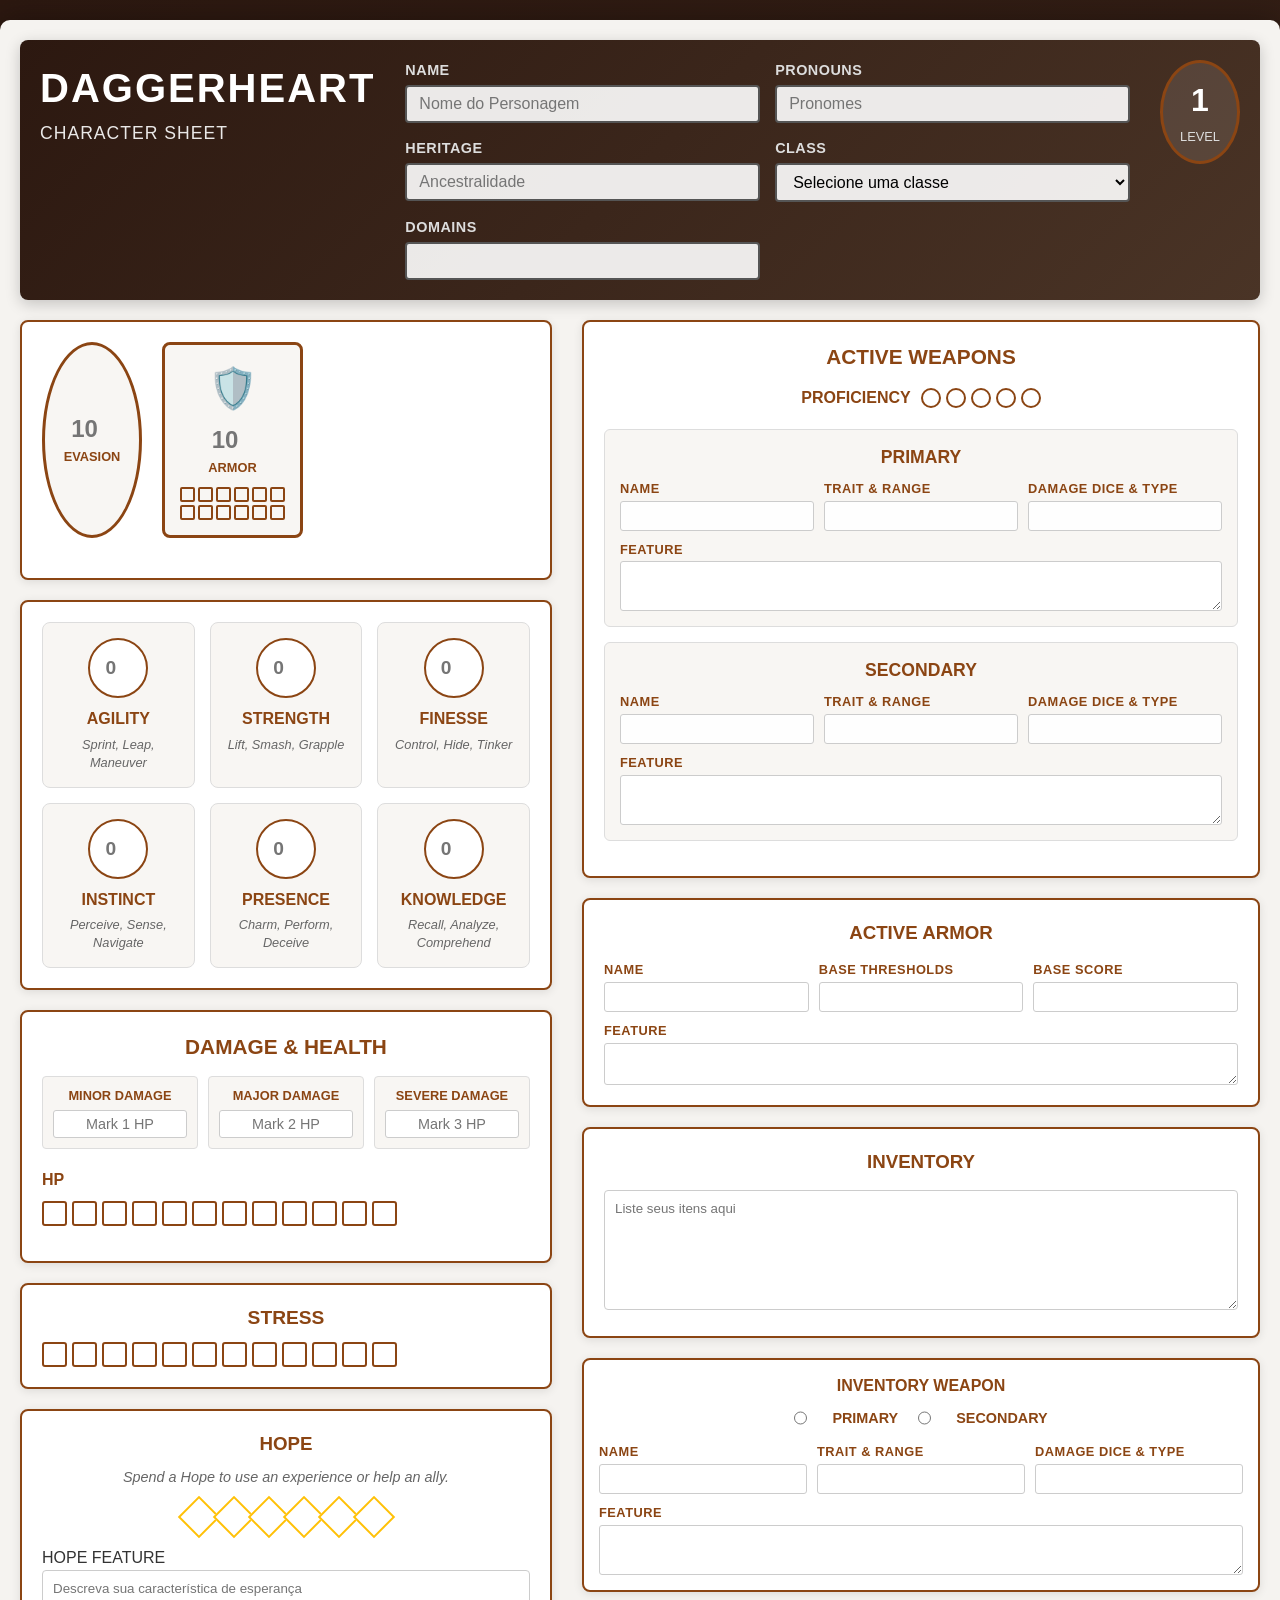
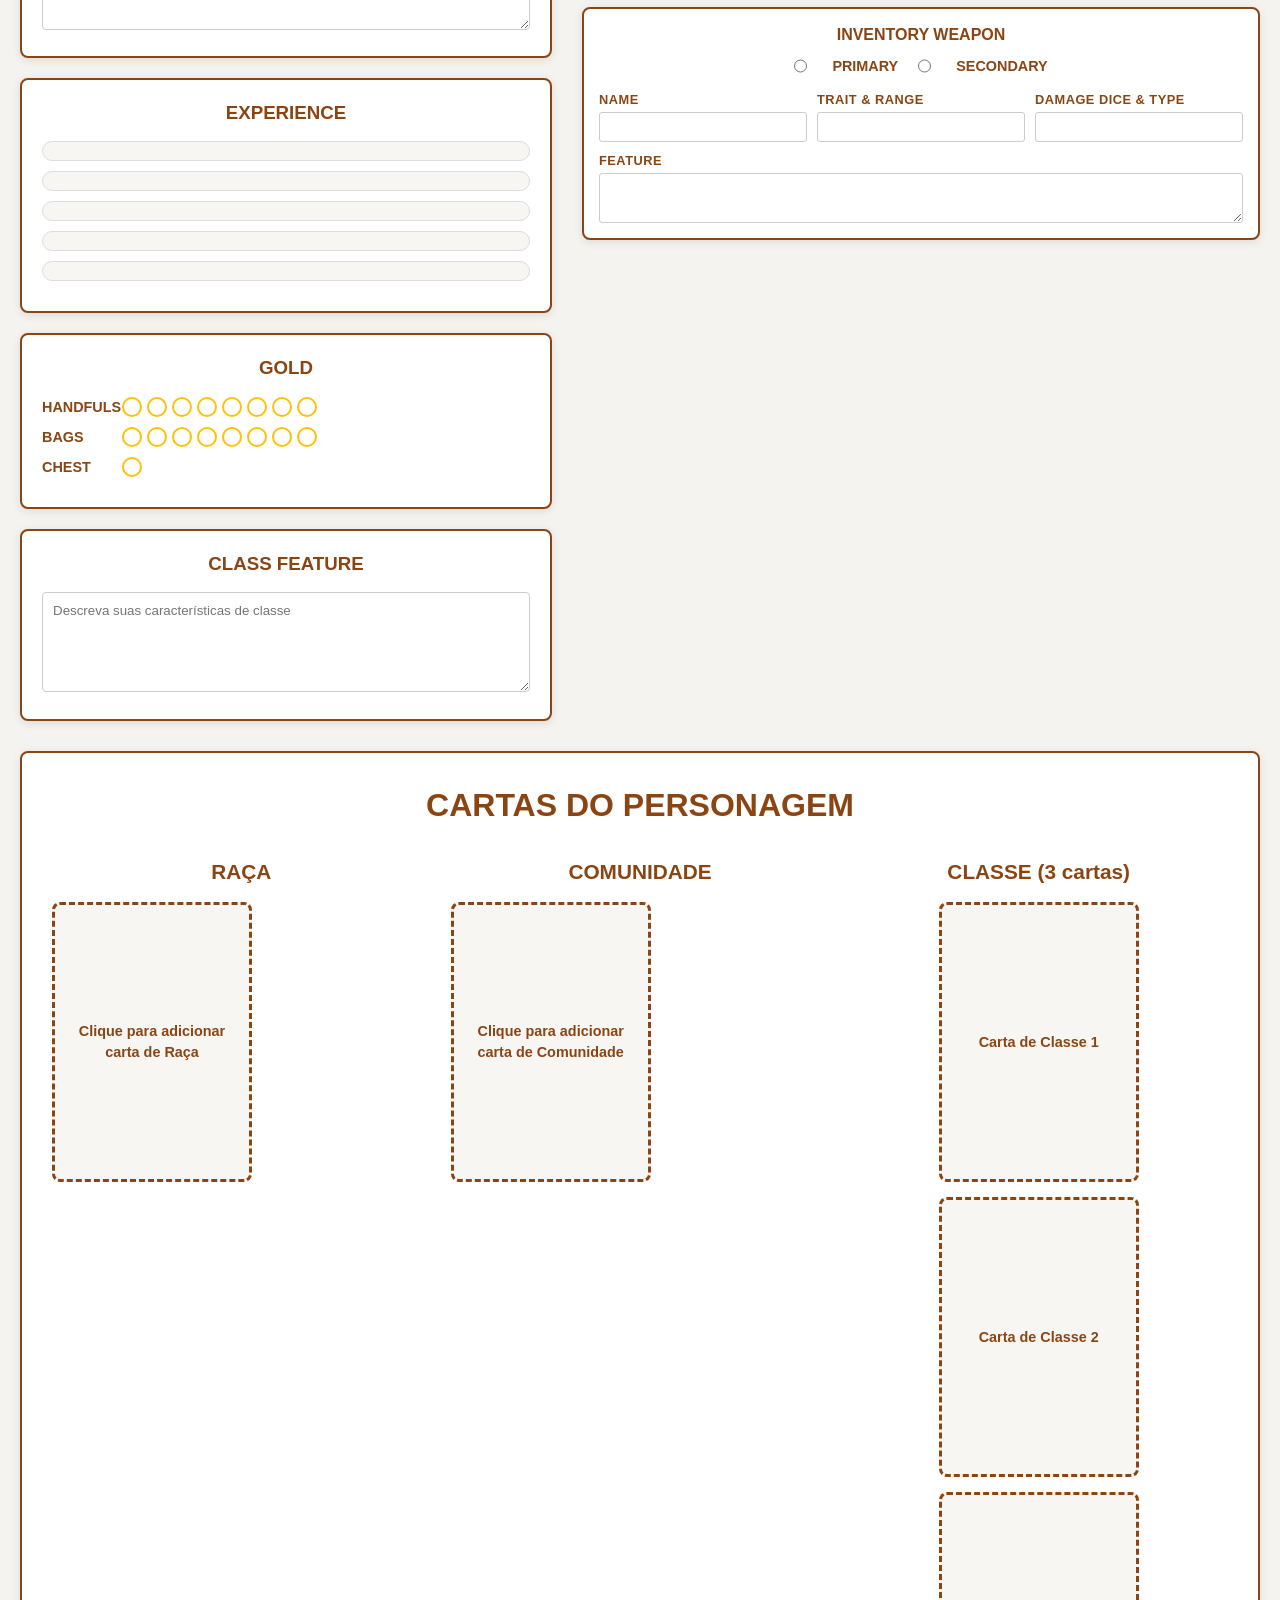
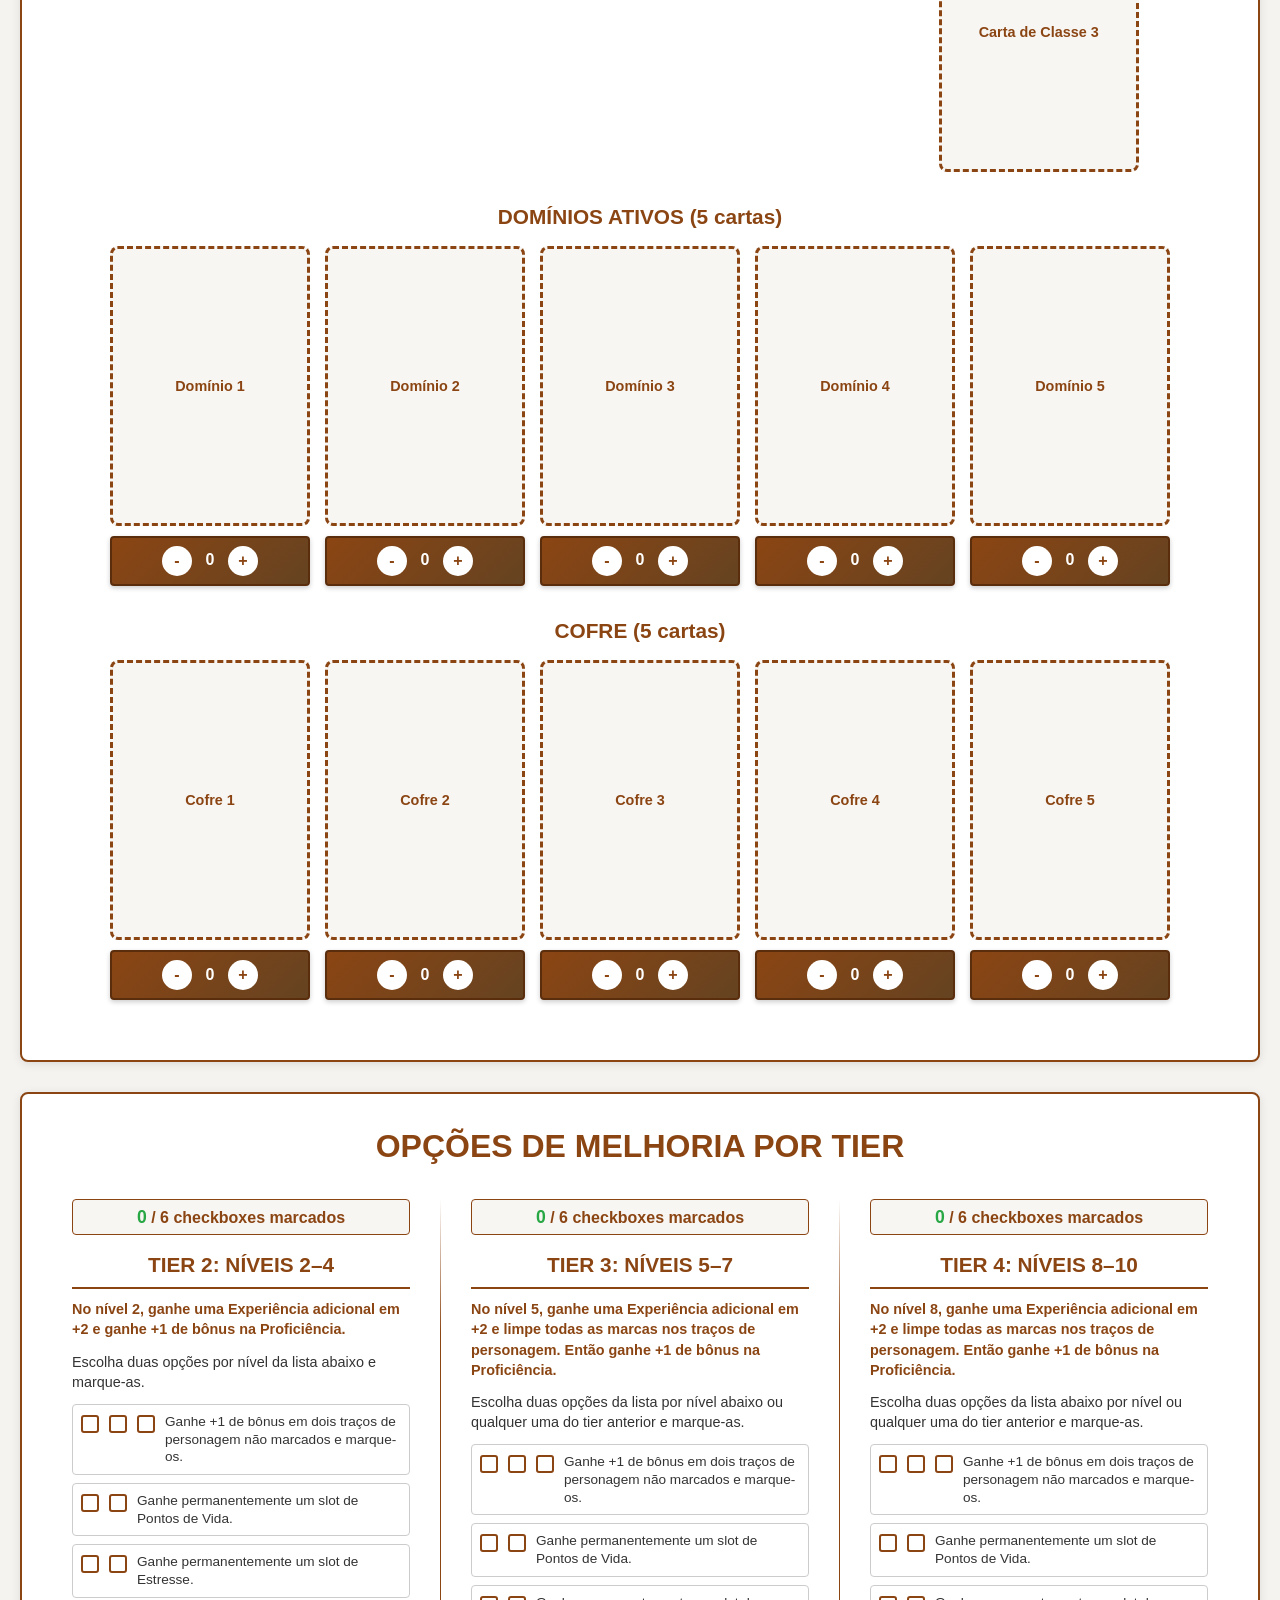
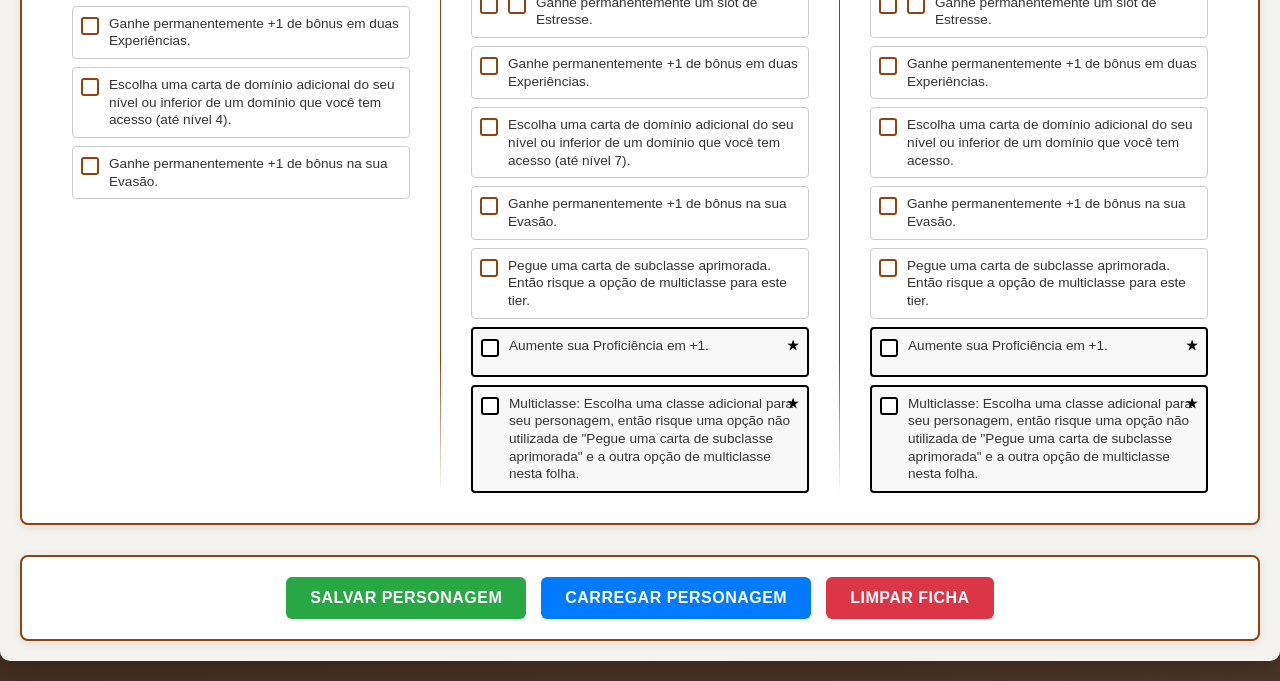
==== index.html @ fbe54e49 "Add files via upload" ====
<!DOCTYPE html>
<html lang="pt-BR">
<head>
    <meta charset="UTF-8">
    <meta name="viewport" content="width=device-width, initial-scale=1.0">
    <title>Ficha de Personagem - Daggerheart</title>
    <link rel="stylesheet" href="styles.css">
</head>
<body>
    <div class="container">
        <!-- Header -->
        <header class="character-header">
            <div class="logo">
                <h1>DAGGERHEART</h1>
                <p>CHARACTER SHEET</p>
            </div>
            <div class="basic-info">
                <div class="input-group">
                    <label for="character-name">NAME</label>
                    <input type="text" id="character-name" placeholder="Nome do Personagem">
                </div>
                <div class="input-group">
                    <label for="pronouns">PRONOUNS</label>
                    <input type="text" id="pronouns" placeholder="Pronomes">
                </div>
                <div class="input-group">
                    <label for="heritage">HERITAGE</label>
                    <input type="text" id="heritage" placeholder="Ancestralidade">
                </div>
                <div class="input-group">
                    <label for="class-select">CLASS</label>
                    <select id="class-select">
                        <option value="">Selecione uma classe</option>
                        <option value="Bard">Bard</option>
                        <option value="Druid">Druid</option>
                        <option value="Guardian">Guardian</option>
                        <option value="Ranger">Ranger</option>
                        <option value="Rogue">Rogue</option>
                        <option value="Seraph">Seraph</option>
                        <option value="Sorcerer">Sorcerer</option>
                        <option value="Warrior">Warrior</option>
                        <option value="Wizard">Wizard</option>
                    </select>
                </div>
                <div class="input-group">
                    <label>DOMAINS</label>
                    <div id="available-domains" class="domains-display"></div>
                </div>
            </div>
            <div class="level-section">
                <div class="level-display">
                    <span class="level-number" id="level-display">1</span>
                    <label>LEVEL</label>
                </div>
            </div>
        </header>

        <!-- Main Content -->
        <div class="main-content">
            <!-- Left Column -->
            <div class="left-column">
                <!-- Defense Section -->
                <div class="defense-section">
                    <div class="evasion-armor">
                        <div class="stat-circle">
                            <input type="number" id="evasion" placeholder="10">
                            <label>EVASION</label>
                        </div>
                        <div class="armor-display">
                            <div class="shield-icon">🛡️</div>
                            <input type="number" id="armor" placeholder="10">
                            <label>ARMOR</label>
                            <div class="armor-boxes" id="armor-boxes"></div>
                        </div>
                    </div>
                    <div class="hit-points">
                        <div class="hp-circles">
                            <div class="hp-row" id="hp-major"></div>
                            <div class="hp-row" id="hp-minor"></div>
                            <div class="hp-row" id="hp-severe"></div>
                        </div>
                    </div>
                </div>

                <!-- Attributes -->
                <div class="attributes-section">
                    <div class="attribute">
                        <div class="attribute-circle">
                            <input type="number" id="agility" placeholder="0">
                        </div>
                        <label>AGILITY</label>
                        <p>Sprint, Leap, Maneuver</p>
                    </div>
                    <div class="attribute">
                        <div class="attribute-circle">
                            <input type="number" id="strength" placeholder="0">
                        </div>
                        <label>STRENGTH</label>
                        <p>Lift, Smash, Grapple</p>
                    </div>
                    <div class="attribute">
                        <div class="attribute-circle">
                            <input type="number" id="finesse" placeholder="0">
                        </div>
                        <label>FINESSE</label>
                        <p>Control, Hide, Tinker</p>
                    </div>
                    <div class="attribute">
                        <div class="attribute-circle">
                            <input type="number" id="instinct" placeholder="0">
                        </div>
                        <label>INSTINCT</label>
                        <p>Perceive, Sense, Navigate</p>
                    </div>
                    <div class="attribute">
                        <div class="attribute-circle">
                            <input type="number" id="presence" placeholder="0">
                        </div>
                        <label>PRESENCE</label>
                        <p>Charm, Perform, Deceive</p>
                    </div>
                    <div class="attribute">
                        <div class="attribute-circle">
                            <input type="number" id="knowledge" placeholder="0">
                        </div>
                        <label>KNOWLEDGE</label>
                        <p>Recall, Analyze, Comprehend</p>
                    </div>
                </div>

                <!-- Damage & Health -->
                <div class="damage-health-section">
                    <h3>DAMAGE & HEALTH</h3>
                    <div class="damage-track">
                        <div class="damage-box">
                            <label>MINOR DAMAGE</label>
                            <input type="text" id="minor-damage" placeholder="Mark 1 HP">
                        </div>
                        <div class="damage-box">
                            <label>MAJOR DAMAGE</label>
                            <input type="text" id="major-damage" placeholder="Mark 2 HP">
                        </div>
                        <div class="damage-box">
                            <label>SEVERE DAMAGE</label>
                            <input type="text" id="severe-damage" placeholder="Mark 3 HP">
                        </div>
                    </div>
                    
                    <div class="hp-section">
                        <label>HP</label>
                        <div class="hp-boxes" id="hp-boxes"></div>
                    </div>
                </div>

                <!-- Stress -->
                <div class="stress-section">
                    <label>STRESS</label>
                    <div class="stress-boxes" id="stress-boxes"></div>
                </div>

                <!-- Hope -->
                <div class="hope-section">
                    <h3>HOPE</h3>
                    <p>Spend a Hope to use an experience or help an ally.</p>
                    <div class="hope-track" id="hope-track"></div>
                    <div class="hope-feature">
                        <label>HOPE FEATURE</label>
                        <textarea id="hope-feature" placeholder="Descreva sua característica de esperança"></textarea>
                    </div>
                </div>

                <!-- Experience -->
                <div class="experience-section">
                    <h3>EXPERIENCE</h3>
                    <div class="experience-bars" id="experience-bars"></div>
                </div>

                <!-- Gold -->
                <div class="gold-section">
                    <h3>GOLD</h3>
                    <div class="gold-track">
                        <div class="gold-row">
                            <label>HANDFULS</label>
                            <div class="gold-circles" id="gold-handfuls"></div>
                        </div>
                        <div class="gold-row">
                            <label>BAGS</label>
                            <div class="gold-circles" id="gold-bags"></div>
                        </div>
                        <div class="gold-row">
                            <label>CHEST</label>
                            <div class="gold-circles" id="gold-chest"></div>
                        </div>
                    </div>
                </div>

                <!-- Class Feature -->
                <div class="class-feature-section">
                    <h3>CLASS FEATURE</h3>
                    <textarea id="class-feature" placeholder="Descreva suas características de classe"></textarea>
                </div>
            </div>

            <!-- Right Column -->
            <div class="right-column">
                <!-- Active Weapons -->
                <div class="weapons-section">
                    <h3>ACTIVE WEAPONS</h3>
                    <div class="proficiency-track">
                        <label>PROFICIENCY</label>
                        <div class="proficiency-circles" id="proficiency-circles"></div>
                    </div>

                    <div class="weapon primary-weapon">
                        <h4>PRIMARY</h4>
                        <div class="weapon-fields">
                            <div class="input-group">
                                <label>NAME</label>
                                <input type="text" id="primary-weapon-name">
                            </div>
                            <div class="input-group">
                                <label>TRAIT & RANGE</label>
                                <input type="text" id="primary-weapon-trait">
                            </div>
                            <div class="input-group">
                                <label>DAMAGE DICE & TYPE</label>
                                <input type="text" id="primary-weapon-damage">
                            </div>
                            <div class="input-group full-width">
                                <label>FEATURE</label>
                                <textarea id="primary-weapon-feature"></textarea>
                            </div>
                        </div>
                    </div>

                    <div class="weapon secondary-weapon">
                        <h4>SECONDARY</h4>
                        <div class="weapon-fields">
                            <div class="input-group">
                                <label>NAME</label>
                                <input type="text" id="secondary-weapon-name">
                            </div>
                            <div class="input-group">
                                <label>TRAIT & RANGE</label>
                                <input type="text" id="secondary-weapon-trait">
                            </div>
                            <div class="input-group">
                                <label>DAMAGE DICE & TYPE</label>
                                <input type="text" id="secondary-weapon-damage">
                            </div>
                            <div class="input-group full-width">
                                <label>FEATURE</label>
                                <textarea id="secondary-weapon-feature"></textarea>
                            </div>
                        </div>
                    </div>
                </div>

                <!-- Active Armor -->
                <div class="armor-section">
                    <h3>ACTIVE ARMOR</h3>
                    <div class="armor-fields">
                        <div class="input-group">
                            <label>NAME</label>
                            <input type="text" id="armor-name">
                        </div>
                        <div class="input-group">
                            <label>BASE THRESHOLDS</label>
                            <input type="text" id="armor-thresholds">
                        </div>
                        <div class="input-group">
                            <label>BASE SCORE</label>
                            <input type="text" id="armor-score">
                        </div>
                        <div class="input-group full-width">
                            <label>FEATURE</label>
                            <textarea id="armor-feature"></textarea>
                        </div>
                    </div>
                </div>

                <!-- Inventory -->
                <div class="inventory-section">
                    <h3>INVENTORY</h3>
                    <textarea id="inventory" placeholder="Liste seus itens aqui"></textarea>
                </div>

                <!-- Inventory Weapons -->
                <div class="inventory-weapons-section">
                    <div class="inventory-weapon">
                        <h4>INVENTORY WEAPON</h4>
                        <div class="weapon-type-selector">
                            <input type="radio" id="inv-weapon-1-primary" name="inv-weapon-1-type" value="primary">
                            <label for="inv-weapon-1-primary">PRIMARY</label>
                            <input type="radio" id="inv-weapon-1-secondary" name="inv-weapon-1-type" value="secondary">
                            <label for="inv-weapon-1-secondary">SECONDARY</label>
                        </div>
                        <div class="weapon-fields">
                            <div class="input-group">
                                <label>NAME</label>
                                <input type="text" id="inv-weapon-1-name">
                            </div>
                            <div class="input-group">
                                <label>TRAIT & RANGE</label>
                                <input type="text" id="inv-weapon-1-trait">
                            </div>
                            <div class="input-group">
                                <label>DAMAGE DICE & TYPE</label>
                                <input type="text" id="inv-weapon-1-damage">
                            </div>
                            <div class="input-group full-width">
                                <label>FEATURE</label>
                                <textarea id="inv-weapon-1-feature"></textarea>
                            </div>
                        </div>
                    </div>

                    <div class="inventory-weapon">
                        <h4>INVENTORY WEAPON</h4>
                        <div class="weapon-type-selector">
                            <input type="radio" id="inv-weapon-2-primary" name="inv-weapon-2-type" value="primary">
                            <label for="inv-weapon-2-primary">PRIMARY</label>
                            <input type="radio" id="inv-weapon-2-secondary" name="inv-weapon-2-type" value="secondary">
                            <label for="inv-weapon-2-secondary">SECONDARY</label>
                        </div>
                        <div class="weapon-fields">
                            <div class="input-group">
                                <label>NAME</label>
                                <input type="text" id="inv-weapon-2-name">
                            </div>
                            <div class="input-group">
                                <label>TRAIT & RANGE</label>
                                <input type="text" id="inv-weapon-2-trait">
                            </div>
                            <div class="input-group">
                                <label>DAMAGE DICE & TYPE</label>
                                <input type="text" id="inv-weapon-2-damage">
                            </div>
                            <div class="input-group full-width">
                                <label>FEATURE</label>
                                <textarea id="inv-weapon-2-feature"></textarea>
                            </div>
                        </div>
                    </div>
                </div>
            </div>
        </div>

        <!-- Cards Section - Reorganizada -->
        <div class="cards-section" id="cards-section">
            <h2>CARTAS DO PERSONAGEM</h2>
            
            <!-- Primeira Linha: Raça, Comunidade, Classes -->
            <div class="cards-row first-row">
                <!-- Raça -->
                <div class="card-category">
                    <h3>RAÇA</h3>
                    <div class="card-slot" data-type="race" data-index="0">
                        <div class="card-placeholder">
                            <span>Clique para adicionar carta de Raça</span>
                            <input type="file" accept="image/*" class="card-input">
                        </div>
                    </div>
                </div>

                <!-- Comunidade -->
                <div class="card-category">
                    <h3>COMUNIDADE</h3>
                    <div class="card-slot" data-type="community" data-index="0">
                        <div class="card-placeholder">
                            <span>Clique para adicionar carta de Comunidade</span>
                            <input type="file" accept="image/*" class="card-input">
                        </div>
                    </div>
                </div>

                <!-- Classes (3 cartas) -->
                <div class="card-category">
                    <h3>CLASSE (3 cartas)</h3>
                    <div class="card-slots-row">
                        <div class="card-slot-container">
                            <div class="card-slot" data-type="class" data-index="0">
                                <div class="card-placeholder">
                                    <span>Carta de Classe 1</span>
                                    <input type="file" accept="image/*" class="card-input">
                                </div>
                            </div>
                        </div>
                        <div class="card-slot-container">
                            <div class="card-slot" data-type="class" data-index="1">
                                <div class="card-placeholder">
                                    <span>Carta de Classe 2</span>
                                    <input type="file" accept="image/*" class="card-input">
                                </div>
                            </div>
                        </div>
                        <div class="card-slot-container">
                            <div class="card-slot" data-type="class" data-index="2">
                                <div class="card-placeholder">
                                    <span>Carta de Classe 3</span>
                                    <input type="file" accept="image/*" class="card-input">
                                </div>
                            </div>
                        </div>
                    </div>
                </div>
            </div>

            <!-- Segunda Linha: Domínios Ativos -->
            <div class="cards-row second-row">
                <div class="card-category full-width">
                    <h3>DOMÍNIOS ATIVOS (5 cartas)</h3>
                    <div class="card-slots-row domains-row">
                        <!-- Domínio 1 -->
                        <div class="card-slot-container" draggable="true" data-domain-index="0">
                            <div class="card-slot" data-type="domain" data-index="0">
                                <div class="card-placeholder">
                                    <span>Domínio 1</span>
                                    <input type="file" accept="image/*" class="card-input">
                                </div>
                            </div>
                            <div class="card-counter">
                                <button class="counter-btn minus" data-index="0">-</button>
                                <span class="counter-value">0</span>
                                <button class="counter-btn plus" data-index="0">+</button>
                            </div>
                        </div>

                        <!-- Domínio 2 -->
                        <div class="card-slot-container" draggable="true" data-domain-index="1">
                            <div class="card-slot" data-type="domain" data-index="1">
                                <div class="card-placeholder">
                                    <span>Domínio 2</span>
                                    <input type="file" accept="image/*" class="card-input">
                                </div>
                            </div>
                            <div class="card-counter">
                                <button class="counter-btn minus" data-index="1">-</button>
                                <span class="counter-value">0</span>
                                <button class="counter-btn plus" data-index="1">+</button>
                            </div>
                        </div>

                        <!-- Domínio 3 -->
                        <div class="card-slot-container" draggable="true" data-domain-index="2">
                            <div class="card-slot" data-type="domain" data-index="2">
                                <div class="card-placeholder">
                                    <span>Domínio 3</span>
                                    <input type="file" accept="image/*" class="card-input">
                                </div>
                            </div>
                            <div class="card-counter">
                                <button class="counter-btn minus" data-index="2">-</button>
                                <span class="counter-value">0</span>
                                <button class="counter-btn plus" data-index="2">+</button>
                            </div>
                        </div>

                        <!-- Domínio 4 -->
                        <div class="card-slot-container" draggable="true" data-domain-index="3">
                            <div class="card-slot" data-type="domain" data-index="3">
                                <div class="card-placeholder">
                                    <span>Domínio 4</span>
                                    <input type="file" accept="image/*" class="card-input">
                                </div>
                            </div>
                            <div class="card-counter">
                                <button class="counter-btn minus" data-index="3">-</button>
                                <span class="counter-value">0</span>
                                <button class="counter-btn plus" data-index="3">+</button>
                            </div>
                        </div>

                        <!-- Domínio 5 -->
                        <div class="card-slot-container" draggable="true" data-domain-index="4">
                            <div class="card-slot" data-type="domain" data-index="4">
                                <div class="card-placeholder">
                                    <span>Domínio 5</span>
                                    <input type="file" accept="image/*" class="card-input">
                                </div>
                            </div>
                            <div class="card-counter">
                                <button class="counter-btn minus" data-index="4">-</button>
                                <span class="counter-value">0</span>
                                <button class="counter-btn plus" data-index="4">+</button>
                            </div>
                        </div>
                    </div>
                </div>
            </div>

            <!-- Terceira Linha: Cofre -->
            <div class="cards-row third-row">
                <div class="card-category full-width">
                    <h3>COFRE (5 cartas)</h3>
                    <div class="card-slots-row vault-row">
                        <!-- Cofre 1 -->
                        <div class="card-slot-container" draggable="true" data-vault-index="0">
                            <div class="card-slot" data-type="vault" data-index="0">
                                <div class="card-placeholder">
                                    <span>Cofre 1</span>
                                    <input type="file" accept="image/*" class="card-input">
                                </div>
                            </div>
                            <div class="card-counter">
                                <button class="counter-btn minus" data-index="5">-</button>
                                <span class="counter-value">0</span>
                                <button class="counter-btn plus" data-index="5">+</button>
                            </div>
                        </div>

                        <!-- Cofre 2 -->
                        <div class="card-slot-container" draggable="true" data-vault-index="1">
                            <div class="card-slot" data-type="vault" data-index="1">
                                <div class="card-placeholder">
                                    <span>Cofre 2</span>
                                    <input type="file" accept="image/*" class="card-input">
                                </div>
                            </div>
                            <div class="card-counter">
                                <button class="counter-btn minus" data-index="6">-</button>
                                <span class="counter-value">0</span>
                                <button class="counter-btn plus" data-index="6">+</button>
                            </div>
                        </div>

                        <!-- Cofre 3 -->
                        <div class="card-slot-container" draggable="true" data-vault-index="2">
                            <div class="card-slot" data-type="vault" data-index="2">
                                <div class="card-placeholder">
                                    <span>Cofre 3</span>
                                    <input type="file" accept="image/*" class="card-input">
                                </div>
                            </div>
                            <div class="card-counter">
                                <button class="counter-btn minus" data-index="7">-</button>
                                <span class="counter-value">0</span>
                                <button class="counter-btn plus" data-index="7">+</button>
                            </div>
                        </div>

                        <!-- Cofre 4 -->
                        <div class="card-slot-container" draggable="true" data-vault-index="3">
                            <div class="card-slot" data-type="vault" data-index="3">
                                <div class="card-placeholder">
                                    <span>Cofre 4</span>
                                    <input type="file" accept="image/*" class="card-input">
                                </div>
                            </div>
                            <div class="card-counter">
                                <button class="counter-btn minus" data-index="8">-</button>
                                <span class="counter-value">0</span>
                                <button class="counter-btn plus" data-index="8">+</button>
                            </div>
                        </div>

                        <!-- Cofre 5 -->
                        <div class="card-slot-container" draggable="true" data-vault-index="4">
                            <div class="card-slot" data-type="vault" data-index="4">
                                <div class="card-placeholder">
                                    <span>Cofre 5</span>
                                    <input type="file" accept="image/*" class="card-input">
                                </div>
                            </div>
                            <div class="card-counter">
                                <button class="counter-btn minus" data-index="9">-</button>
                                <span class="counter-value">0</span>
                                <button class="counter-btn plus" data-index="9">+</button>
                            </div>
                        </div>
                    </div>
                </div>
            </div>
        </div>

        <!--
        Tiers Section
        <div class="tiers-section">
            <h2>OPÇÕES DE MELHORIA POR TIER</h2>
            
            Tier 2
            <div class="tier" data-tier="2">
                <h3>TIER 2: NÍVEIS 2–4</h3>
                <p><strong>No nível 2, ganhe uma Experiência adicional em +2 e ganhe +1 de bônus na Proficiência.</strong></p>
                <p>Escolha duas opções por nível da lista abaixo e marque-as.</p>
                <div class="tier-options">
                    <label class="tier-option">
                        <input type="checkbox" data-option="trait-bonus">
                        <input type="checkbox" data-option="trait-bonus">
                        <input type="checkbox" data-option="trait-bonus">
                        <span>Ganhe +1 de bônus em dois traços de personagem não marcados e marque-os.</span>
                    </label>
                    <label class="tier-option">
                        <input type="checkbox" data-option="hp-slot">
                        <input type="checkbox" data-option="hp-slot">
                        <span>Ganhe permanentemente um slot de Pontos de Vida.</span>
                    </label>
                    <label class="tier-option">
                        <input type="checkbox" data-option="stress-slot">
                        <input type="checkbox" data-option="stress-slot">
                        <span>Ganhe permanentemente um slot de Estresse.</span>
                    </label>
                    <label class="tier-option">
                        <input type="checkbox" data-option="experience-bonus">
                        <span>Ganhe permanentemente +1 de bônus em duas Experiências.</span>
                    </label>
                    <label class="tier-option">
                        <input type="checkbox" data-option="domain-card">
                        <span>Escolha uma carta de domínio adicional do seu nível ou inferior de um domínio que você tem acesso (até nível 4).</span>
                    </label>
                    <label class="tier-option">
                        <input type="checkbox" data-option="evasion-bonus">
                        <span>Ganhe permanentemente +1 de bônus na sua Evasão.</span>
                    </label>
                </div>
            </div>

            Tier 3
            <div class="tier" data-tier="3">
                <h3>TIER 3: NÍVEIS 5–7</h3>
                <p><strong>No nível 5, ganhe uma Experiência adicional em +2 e limpe todas as marcas nos traços de personagem. Então ganhe +1 de bônus na Proficiência.</strong></p>
                <p>Escolha duas opções da lista por nível abaixo ou qualquer uma do tier anterior e marque-as.</p>
                <div class="tier-options">
                    <label class="tier-option">
                        <input type="checkbox" data-option="trait-bonus">
                        <input type="checkbox" data-option="trait-bonus">
                        <input type="checkbox" data-option="trait-bonus">
                        <span>Ganhe +1 de bônus em dois traços de personagem não marcados e marque-os.</span>
                    </label>
                    <label class="tier-option">
                        <input type="checkbox" data-option="hp-slot">
                        <input type="checkbox" data-option="hp-slot">
                        <span>Ganhe permanentemente um slot de Pontos de Vida.</span>
                    </label>
                    <label class="tier-option">
                        <input type="checkbox" data-option="stress-slot">
                        <input type="checkbox" data-option="stress-slot">
                        <span>Ganhe permanentemente um slot de Estresse.</span>
                    </label>
                    <label class="tier-option">
                        <input type="checkbox" data-option="experience-bonus">
                        <span>Ganhe permanentemente +1 de bônus em duas Experiências.</span>
                    </label>
                    <label class="tier-option">
                        <input type="checkbox" data-option="domain-card">
                        <span>Escolha uma carta de domínio adicional do seu nível ou inferior de um domínio que você tem acesso (até nível 7).</span>
                    </label>
                    <label class="tier-option">
                        <input type="checkbox" data-option="evasion-bonus">
                        <span>Ganhe permanentemente +1 de bônus na sua Evasão.</span>
                    </label>
                    <label class="tier-option">
                        <input type="checkbox" data-option="subclass-card">
                        <span>Pegue uma carta de subclasse aprimorada. Então risque a opção de multiclasse para este tier.</span>
                    </label>
                    <label class="tier-option special-option">
                        <input type="checkbox" data-option="proficiency-increase">
                        <span>Aumente sua Proficiência em +1.</span>
                    </label>
                    <label class="tier-option special-option">
                        <input type="checkbox" data-option="multiclass">
                        <span>Multiclasse: Escolha uma classe adicional para seu personagem, então risque uma opção não utilizada de "Pegue uma carta de subclasse aprimorada" e a outra opção de multiclasse nesta folha.</span>
                    </label>
                </div>
            </div>

            Tier 4
            <div class="tier" data-tier="4">
                <h3>TIER 4: NÍVEIS 8–10</h3>
                <p><strong>No nível 8, ganhe uma Experiência adicional em +2 e limpe todas as marcas nos traços de personagem. Então ganhe +1 de bônus na Proficiência.</strong></p>
                <p>Escolha duas opções da lista abaixo por nível ou qualquer uma do tier anterior e marque-as.</p>
                <div class="tier-options">
                    <label class="tier-option">
                        <input type="checkbox" data-option="trait-bonus">
                        <input type="checkbox" data-option="trait-bonus">
                        <input type="checkbox" data-option="trait-bonus">
                        <span>Ganhe +1 de bônus em dois traços de personagem não marcados e marque-os.</span>
                    </label>
                    <label class="tier-option">
                        <input type="checkbox" data-option="hp-slot">
                        <input type="checkbox" data-option="hp-slot">
                        <span>Ganhe permanentemente um slot de Pontos de Vida.</span>
                    </label>
                    <label class="tier-option">
                        <input type="checkbox" data-option="stress-slot">
                        <input type="checkbox" data-option="stress-slot">
                        <span>Ganhe permanentemente um slot de Estresse.</span>
                    </label>
                    <label class="tier-option">
                        <input type="checkbox" data-option="experience-bonus">
                        <span>Ganhe permanentemente +1 de bônus em duas Experiências.</span>
                    </label>
                    <label class="tier-option">
                        <input type="checkbox" data-option="domain-card">
                        <span>Escolha uma carta de domínio adicional do seu nível ou inferior de um domínio que você tem acesso.</span>
                    </label>
                    <label class="tier-option">
                        <input type="checkbox" data-option="evasion-bonus">
                        <span>Ganhe permanentemente +1 de bônus na sua Evasão.</span>
                    </label>
                    <label class="tier-option">
                        <input type="checkbox" data-option="subclass-card">
                        <span>Pegue uma carta de subclasse aprimorada. Então risque a opção de multiclasse para este tier.</span>
                    </label>
                    <label class="tier-option special-option">
                        <input type="checkbox" data-option="proficiency-increase">
                        <span>Aumente sua Proficiência em +1.</span>
                    </label>
                    <label class="tier-option special-option">
                        <input type="checkbox" data-option="multiclass">
                        <span>Multiclasse: Escolha uma classe adicional para seu personagem, então risque uma opção não utilizada de "Pegue uma carta de subclasse aprimorada" e a outra opção de multiclasse nesta folha.</span>
                    </label>
                </div>
            </div>
        </div>
        -->

        

                <!-- Tiers Section -->
        <div class="tiers-section">
            <h2>OPÇÕES DE MELHORIA POR TIER</h2>
            
            <div class="tiers-container">
                <!-- Tier 2 -->
                <div class="tier-column">
                    <div class="tier" data-tier="2">
                        <div class="tier-counter">
                            <span class="current">0</span> / <span class="max">6</span> checkboxes marcados
                        </div>
                        <h3>TIER 2: NÍVEIS 2–4</h3>
                        <p><strong>No nível 2, ganhe uma Experiência adicional em +2 e ganhe +1 de bônus na Proficiência.</strong></p>
                        <p>Escolha duas opções por nível da lista abaixo e marque-as.</p>
                        
                        <div class="tier-options">
                            <label class="tier-option">
                                <input type="checkbox" data-option="trait-bonus">
                                <input type="checkbox" data-option="trait-bonus">
                                <input type="checkbox" data-option="trait-bonus">
                                <span>Ganhe +1 de bônus em dois traços de personagem não marcados e marque-os.</span>
                            </label>
                            <label class="tier-option">
                                <input type="checkbox" data-option="hp-slot">
                                <input type="checkbox" data-option="hp-slot">
                                <span>Ganhe permanentemente um slot de Pontos de Vida.</span>
                            </label>
                            <label class="tier-option">
                                <input type="checkbox" data-option="stress-slot">
                                <input type="checkbox" data-option="stress-slot">
                                <span>Ganhe permanentemente um slot de Estresse.</span>
                            </label>
                            <label class="tier-option">
                                <input type="checkbox" data-option="experience-bonus">
                                <span>Ganhe permanentemente +1 de bônus em duas Experiências.</span>
                            </label>
                            <label class="tier-option">
                                <input type="checkbox" data-option="domain-card">
                                <span>Escolha uma carta de domínio adicional do seu nível ou inferior de um domínio que você tem acesso (até nível 4).</span>
                            </label>
                            <label class="tier-option">
                                <input type="checkbox" data-option="evasion-bonus">
                                <span>Ganhe permanentemente +1 de bônus na sua Evasão.</span>
                            </label>
                        </div>
                    </div>
                </div>

                <div class="tier-separator"></div>

                <!-- Tier 3 -->
                <div class="tier-column">
                    <div class="tier" data-tier="3">
                        <div class="tier-counter">
                            <span class="current">0</span> / <span class="max">6</span> checkboxes marcados
                        </div>
                        <h3>TIER 3: NÍVEIS 5–7</h3>
                        <p><strong>No nível 5, ganhe uma Experiência adicional em +2 e limpe todas as marcas nos traços de personagem. Então ganhe +1 de bônus na Proficiência.</strong></p>
                        <p>Escolha duas opções da lista por nível abaixo ou qualquer uma do tier anterior e marque-as.</p>
                        
                        <div class="tier-options">
                            <label class="tier-option">
                                <input type="checkbox" data-option="trait-bonus">
                                <input type="checkbox" data-option="trait-bonus">
                                <input type="checkbox" data-option="trait-bonus">
                                <span>Ganhe +1 de bônus em dois traços de personagem não marcados e marque-os.</span>
                            </label>
                            <label class="tier-option">
                                <input type="checkbox" data-option="hp-slot">
                                <input type="checkbox" data-option="hp-slot">
                                <span>Ganhe permanentemente um slot de Pontos de Vida.</span>
                            </label>
                            <label class="tier-option">
                                <input type="checkbox" data-option="stress-slot">
                                <input type="checkbox" data-option="stress-slot">
                                <span>Ganhe permanentemente um slot de Estresse.</span>
                            </label>
                            <label class="tier-option">
                                <input type="checkbox" data-option="experience-bonus">
                                <span>Ganhe permanentemente +1 de bônus em duas Experiências.</span>
                            </label>
                            <label class="tier-option">
                                <input type="checkbox" data-option="domain-card">
                                <span>Escolha uma carta de domínio adicional do seu nível ou inferior de um domínio que você tem acesso (até nível 7).</span>
                            </label>
                            <label class="tier-option">
                                <input type="checkbox" data-option="evasion-bonus">
                                <span>Ganhe permanentemente +1 de bônus na sua Evasão.</span>
                            </label>
                            <label class="tier-option">
                                <input type="checkbox" data-option="subclass-card">
                                <span>Pegue uma carta de subclasse aprimorada. Então risque a opção de multiclasse para este tier.</span>
                            </label>
                            <label class="tier-option special-option">
                                <input type="checkbox" data-option="proficiency-increase">
                                <span>Aumente sua Proficiência em +1.</span>
                            </label>
                            <label class="tier-option special-option">
                                <input type="checkbox" data-option="multiclass">
                                <span>Multiclasse: Escolha uma classe adicional para seu personagem, então risque uma opção não utilizada de "Pegue uma carta de subclasse aprimorada" e a outra opção de multiclasse nesta folha.</span>
                            </label>
                        </div>
                    </div>
                </div>

                <div class="tier-separator"></div>

                <!-- Tier 4 -->
                <div class="tier-column">
                    <div class="tier" data-tier="4">
                        <div class="tier-counter">
                            <span class="current">0</span> / <span class="max">6</span> checkboxes marcados
                        </div>
                        <h3>TIER 4: NÍVEIS 8–10</h3>
                        <p><strong>No nível 8, ganhe uma Experiência adicional em +2 e limpe todas as marcas nos traços de personagem. Então ganhe +1 de bônus na Proficiência.</strong></p>
                        <p>Escolha duas opções da lista abaixo por nível ou qualquer uma do tier anterior e marque-as.</p>
                        
                        <div class="tier-options">
                            <label class="tier-option">
                                <input type="checkbox" data-option="trait-bonus">
                                <input type="checkbox" data-option="trait-bonus">
                                <input type="checkbox" data-option="trait-bonus">
                                <span>Ganhe +1 de bônus em dois traços de personagem não marcados e marque-os.</span>
                            </label>
                            <label class="tier-option">
                                <input type="checkbox" data-option="hp-slot">
                                <input type="checkbox" data-option="hp-slot">
                                <span>Ganhe permanentemente um slot de Pontos de Vida.</span>
                            </label>
                            <label class="tier-option">
                                <input type="checkbox" data-option="stress-slot">
                                <input type="checkbox" data-option="stress-slot">
                                <span>Ganhe permanentemente um slot de Estresse.</span>
                            </label>
                            <label class="tier-option">
                                <input type="checkbox" data-option="experience-bonus">
                                <span>Ganhe permanentemente +1 de bônus em duas Experiências.</span>
                            </label>
                            <label class="tier-option">
                                <input type="checkbox" data-option="domain-card">
                                <span>Escolha uma carta de domínio adicional do seu nível ou inferior de um domínio que você tem acesso.</span>
                            </label>
                            <label class="tier-option">
                                <input type="checkbox" data-option="evasion-bonus">
                                <span>Ganhe permanentemente +1 de bônus na sua Evasão.</span>
                            </label>
                            <label class="tier-option">
                                <input type="checkbox" data-option="subclass-card">
                                <span>Pegue uma carta de subclasse aprimorada. Então risque a opção de multiclasse para este tier.</span>
                            </label>
                            <label class="tier-option special-option">
                                <input type="checkbox" data-option="proficiency-increase">
                                <span>Aumente sua Proficiência em +1.</span>
                            </label>
                            <label class="tier-option special-option">
                                <input type="checkbox" data-option="multiclass">
                                <span>Multiclasse: Escolha uma classe adicional para seu personagem, então risque uma opção não utilizada de "Pegue uma carta de subclasse aprimorada" e a outra opção de multiclasse nesta folha.</span>
                            </label>
                        </div>
                    </div>
                </div>
            </div>
        </div>

        <!-- Save/Load Controls -->
        <div class="controls">
            <button id="save-character">Salvar Personagem</button>
            <button id="load-character">Carregar Personagem</button>
            <button id="clear-character">Limpar Ficha</button>
        </div>
    </div>

     <!-- Modal de Seleção de Cartas -->
    <div id="card-modal" class="modal">
        <div class="modal-content">
            <div class="modal-header">
                <h2 id="modal-title">Selecionar Carta</h2>
                <span class="close">&times;</span>
            </div>
            <div class="modal-body">
                <div id="breadcrumb" class="breadcrumb"></div>
                <div id="card-grid" class="card-grid"></div>
            </div>
        </div>
    </div>

    <script src="script.js"></script>
</body>
</html>
---- styles.css ----
/* Reset e configurações básicas */
* {
    margin: 0;
    padding: 0;
    box-sizing: border-box;
}

/* Card Counters */
.card-slot-container {
    display: flex;
    flex-direction: column;
    align-items: center;
    width: 200px;
}

/* Ajuste no layout das linhas de cartas */
.card-slots-row {
    display: flex;
    gap: 15px;
    justify-content: center;
    flex-wrap: wrap;
    align-items: flex-start;
}

.card-slot:hover {
    border-color: #654321;
    background: #f0ede8;
    transform: translateY(-2px);
    box-shadow: 0 4px 15px rgba(0,0,0,0.1);
}

.card-counter {
    display: flex;
    justify-content: center;
    align-items: center;
    gap: 8px;
    background: linear-gradient(135deg, #8b4513 0%, #654321 100%);
    padding: 8px;
    border-radius: 4px;
    margin-top: 10px;
    width: 100%;
    box-sizing: border-box;
    border: 2px solid #5a2d0c;
    box-shadow: 0 2px 5px rgba(0,0,0,0.2);
}

.card-slot {
    position: relative;
    width: 200px;
    height: 280px;
    border: 3px dashed #8b4513;
    border-radius: 8px;
    display: flex;
    align-items: center;
    justify-content: center;
    background: #f8f6f3;
    transition: all 0.3s ease;
    cursor: pointer;
    overflow: hidden;
}

.counter-btn {
    width: 30px;
    height: 30px;
    border: none;
    border-radius: 50%;
    background: #fff;
    color: #8b4513;
    font-weight: bold;
    cursor: pointer;
    display: flex;
    align-items: center;
    justify-content: center;
    font-size: 16px;
    transition: all 0.2s ease;
}

.counter-btn:hover {
    background: #f0f0f0;
    transform: scale(1.1);
}

.counter-value {
    color: white;
    font-weight: bold;
    min-width: 20px;
    text-align: center;
    font-size: 16px;
}

/* Ajuste para quando há imagem na carta */
.card-slot.has-image .card-counter {
    background: rgba(139, 69, 19, 0.95);
}

body {
    font-family: 'Arial', sans-serif;
    background: linear-gradient(135deg, #2c1810 0%, #4a3426 100%);
    color: #333;
    line-height: 1.4;
    min-height: 100vh;
}

.container {
    max-width: 1400px;
    margin: 0 auto;
    padding: 20px;
    background: #f5f3f0;
    box-shadow: 0 0 30px rgba(0,0,0,0.3);
    border-radius: 10px;
    margin-top: 20px;
    margin-bottom: 20px;
}

/* Header */
.character-header {
    display: flex;
    justify-content: space-between;
    align-items: flex-start;
    background: linear-gradient(135deg, #2c1810 0%, #4a3426 100%);
    color: white;
    padding: 20px;
    border-radius: 8px;
    margin-bottom: 20px;
    box-shadow: 0 4px 15px rgba(0,0,0,0.2);
}

.logo h1 {
    font-size: 2.5em;
    font-weight: bold;
    letter-spacing: 2px;
    margin-bottom: 5px;
}

.logo p {
    font-size: 1.1em;
    opacity: 0.9;
    letter-spacing: 1px;
}

.basic-info {
    display: grid;
    grid-template-columns: repeat(2, 1fr);
    gap: 15px;
    flex: 1;
    margin: 0 30px;
}

.input-group {
    display: flex;
    flex-direction: column;
}

.input-group label {
    font-size: 0.9em;
    font-weight: bold;
    margin-bottom: 5px;
    color: #ddd;
    letter-spacing: 0.5px;
}

.input-group input, .input-group select {
    padding: 8px 12px;
    border: 2px solid #555;
    border-radius: 4px;
    background: rgba(255,255,255,0.9);
    font-size: 1em;
    transition: all 0.3s ease;
}

.input-group input:focus, .input-group select:focus {
    outline: none;
    border-color: #8b4513;
    background: white;
    box-shadow: 0 0 8px rgba(139, 69, 19, 0.3);
}

.domains-display {
    padding: 8px 12px;
    background: rgba(255,255,255,0.9);
    border: 2px solid #555;
    border-radius: 4px;
    min-height: 38px;
    font-weight: bold;
    color: #8b4513;
    display: flex;
    align-items: center;
}

.level-section {
    display: flex;
    align-items: center;
}

.level-display {
    text-align: center;
    background: rgba(255,255,255,0.1);
    padding: 15px;
    border-radius: 50%;
    border: 3px solid #8b4513;
    min-width: 80px;
    min-height: 80px;
    display: flex;
    flex-direction: column;
    justify-content: center;
}

.level-number {
    font-size: 2em;
    font-weight: bold;
    color: #fff;
}

.level-display label {
    font-size: 0.8em;
    margin-top: 5px;
    color: #ddd;
}

/* Main Content */
.main-content {
    display: grid;
    grid-template-columns: 1fr 1fr;
    gap: 30px;
    margin-bottom: 30px;
}

/* Left Column */
.left-column {
    display: flex;
    flex-direction: column;
    gap: 20px;
}

/* Defense Section */
.defense-section {
    background: white;
    padding: 20px;
    border-radius: 8px;
    box-shadow: 0 2px 10px rgba(0,0,0,0.1);
    border: 2px solid #8b4513;
}

.evasion-armor {
    display: flex;
    gap: 20px;
    margin-bottom: 20px;
}

.stat-circle {
    display: flex;
    flex-direction: column;
    align-items: center;
    background: #f8f6f3;
    padding: 15px;
    border-radius: 50%;
    border: 3px solid #8b4513;
    min-width: 100px;
    min-height: 100px;
    justify-content: center;
}

.stat-circle input {
    width: 50px;
    text-align: center;
    font-size: 1.5em;
    font-weight: bold;
    border: none;
    background: transparent;
    margin-bottom: 5px;
}

.stat-circle label {
    font-size: 0.8em;
    font-weight: bold;
    color: #8b4513;
}

.armor-display {
    display: flex;
    flex-direction: column;
    align-items: center;
    background: #f8f6f3;
    padding: 15px;
    border-radius: 8px;
    border: 3px solid #8b4513;
    min-width: 120px;
}

.shield-icon {
    font-size: 2.5em;
    margin-bottom: 10px;
}

.armor-display input {
    width: 50px;
    text-align: center;
    font-size: 1.5em;
    font-weight: bold;
    border: none;
    background: transparent;
    margin-bottom: 5px;
}

.armor-display label {
    font-size: 0.8em;
    font-weight: bold;
    color: #8b4513;
    margin-bottom: 10px;
}

.armor-boxes {
    display: grid;
    grid-template-columns: repeat(6, 1fr);
    gap: 3px;
}

.armor-box {
    width: 15px;
    height: 15px;
    border: 2px solid #8b4513;
    border-radius: 2px;
    cursor: pointer;
    transition: all 0.2s ease;
}

.armor-box.filled {
    background: #8b4513;
}

.armor-box:hover {
    transform: scale(1.1);
}

/* Attributes */
.attributes-section {
    display: grid;
    grid-template-columns: repeat(3, 1fr);
    gap: 15px;
    background: white;
    padding: 20px;
    border-radius: 8px;
    box-shadow: 0 2px 10px rgba(0,0,0,0.1);
    border: 2px solid #8b4513;
}

.attribute {
    text-align: center;
    padding: 15px;
    background: #f8f6f3;
    border-radius: 8px;
    border: 1px solid #ddd;
    transition: all 0.3s ease;
}

.attribute:hover {
    transform: translateY(-2px);
    box-shadow: 0 4px 15px rgba(0,0,0,0.1);
}

.attribute-circle {
    width: 60px;
    height: 60px;
    border-radius: 50%;
    border: 2px solid #8b4513;
    display: flex;
    align-items: center;
    justify-content: center;
    margin: 0 auto 10px;
    background: white;
}

.attribute-circle input {
    width: 40px;
    text-align: center;
    font-size: 1.2em;
    font-weight: bold;
    border: none;
    background: transparent;
}

.attribute label {
    font-weight: bold;
    color: #8b4513;
    margin-bottom: 5px;
    display: block;
}

.attribute p {
    font-size: 0.8em;
    color: #666;
    font-style: italic;
}

/* Damage & Health */
.damage-health-section {
    background: white;
    padding: 20px;
    border-radius: 8px;
    box-shadow: 0 2px 10px rgba(0,0,0,0.1);
    border: 2px solid #8b4513;
}

.damage-health-section h3 {
    color: #8b4513;
    margin-bottom: 15px;
    text-align: center;
    font-size: 1.3em;
}

.damage-track {
    display: grid;
    grid-template-columns: repeat(3, 1fr);
    gap: 10px;
    margin-bottom: 20px;
}

.damage-box {
    text-align: center;
    padding: 10px;
    background: #f8f6f3;
    border: 1px solid #ddd;
    border-radius: 4px;
}

.damage-box label {
    font-size: 0.8em;
    font-weight: bold;
    color: #8b4513;
    display: block;
    margin-bottom: 5px;
}

.damage-box input {
    width: 100%;
    padding: 5px;
    border: 1px solid #ccc;
    border-radius: 3px;
    text-align: center;
    font-size: 0.9em;
}

.hp-section {
    margin-bottom: 15px;
}

.hp-section label {
    font-weight: bold;
    color: #8b4513;
    margin-bottom: 10px;
    display: block;
}

.hp-boxes, .stress-boxes {
    display: flex;
    gap: 5px;
    flex-wrap: wrap;
}

.hp-box, .stress-box {
    width: 25px;
    height: 25px;
    border: 2px solid #8b4513;
    border-radius: 3px;
    cursor: pointer;
    transition: all 0.2s ease;
}

.hp-box.filled {
    background: #dc3545;
}

.stress-box.filled {
    background: #6c757d;
}

.hp-box:hover, .stress-box:hover {
    transform: scale(1.1);
}

/* Stress Section */
.stress-section {
    background: white;
    padding: 20px;
    border-radius: 8px;
    box-shadow: 0 2px 10px rgba(0,0,0,0.1);
    border: 2px solid #8b4513;
}

.stress-section label {
    font-weight: bold;
    color: #8b4513;
    margin-bottom: 10px;
    display: block;
    text-align: center;
    font-size: 1.2em;
}

/* Hope Section */
.hope-section {
    background: white;
    padding: 20px;
    border-radius: 8px;
    box-shadow: 0 2px 10px rgba(0,0,0,0.1);
    border: 2px solid #8b4513;
}

.hope-section h3 {
    color: #8b4513;
    margin-bottom: 10px;
    text-align: center;
}

.hope-section p {
    font-size: 0.9em;
    color: #666;
    text-align: center;
    margin-bottom: 15px;
    font-style: italic;
}

.hope-track {
    display: flex;
    gap: 5px;
    justify-content: center;
    margin-bottom: 15px;
}

.hope-diamond {
    width: 30px;
    height: 30px;
    background: white;
    border: 2px solid #ffc107;
    transform: rotate(45deg);
    cursor: pointer;
    transition: all 0.2s ease;
}

.hope-diamond.filled {
    background: #ffc107;
}

.hope-diamond:hover {
    transform: rotate(45deg) scale(1.1);
}

.hope-feature textarea {
    width: 100%;
    min-height: 60px;
    padding: 10px;
    border: 1px solid #ccc;
    border-radius: 4px;
    resize: vertical;
    font-family: inherit;
}

/* Experience Section */
.experience-section {
    background: white;
    padding: 20px;
    border-radius: 8px;
    box-shadow: 0 2px 10px rgba(0,0,0,0.1);
    border: 2px solid #8b4513;
}

.experience-section h3 {
    color: #8b4513;
    margin-bottom: 15px;
    text-align: center;
}

.experience-bar {
    height: 20px;
    background: #f8f6f3;
    border: 1px solid #ddd;
    border-radius: 10px;
    margin-bottom: 10px;
    overflow: hidden;
    cursor: pointer;
}

.experience-fill {
    height: 100%;
    background: linear-gradient(90deg, #28a745, #20c997);
    width: 0%;
    transition: width 0.3s ease;
}

/* Gold Section */
.gold-section {
    background: white;
    padding: 20px;
    border-radius: 8px;
    box-shadow: 0 2px 10px rgba(0,0,0,0.1);
    border: 2px solid #8b4513;
}

.gold-section h3 {
    color: #8b4513;
    margin-bottom: 15px;
    text-align: center;
}

.gold-row {
    display: flex;
    align-items: center;
    margin-bottom: 10px;
}

.gold-row label {
    font-size: 0.9em;
    font-weight: bold;
    color: #8b4513;
    width: 80px;
}

.gold-circles {
    display: flex;
    gap: 5px;
}

.gold-circle {
    width: 20px;
    height: 20px;
    border: 2px solid #ffc107;
    border-radius: 50%;
    cursor: pointer;
    transition: all 0.2s ease;
}

.gold-circle.filled {
    background: #ffc107;
}

.gold-circle:hover {
    transform: scale(1.1);
}

/* Class Feature */
.class-feature-section {
    background: white;
    padding: 20px;
    border-radius: 8px;
    box-shadow: 0 2px 10px rgba(0,0,0,0.1);
    border: 2px solid #8b4513;
}

.class-feature-section h3 {
    color: #8b4513;
    margin-bottom: 15px;
    text-align: center;
}

.class-feature-section textarea {
    width: 100%;
    min-height: 100px;
    padding: 10px;
    border: 1px solid #ccc;
    border-radius: 4px;
    resize: vertical;
    font-family: inherit;
}

/* Right Column */
.right-column {
    display: flex;
    flex-direction: column;
    gap: 20px;
}

/* Weapons Section */
.weapons-section {
    background: white;
    padding: 20px;
    border-radius: 8px;
    box-shadow: 0 2px 10px rgba(0,0,0,0.1);
    border: 2px solid #8b4513;
}

.weapons-section h3 {
    color: #8b4513;
    margin-bottom: 15px;
    text-align: center;
    font-size: 1.3em;
}

.proficiency-track {
    display: flex;
    align-items: center;
    justify-content: center;
    margin-bottom: 20px;
    gap: 10px;
}

.proficiency-track label {
    font-weight: bold;
    color: #8b4513;
}

.proficiency-circles {
    display: flex;
    gap: 5px;
}

.proficiency-circle {
    width: 20px;
    height: 20px;
    border: 2px solid #8b4513;
    border-radius: 50%;
    cursor: pointer;
    transition: all 0.2s ease;
}

.proficiency-circle.filled {
    background: #8b4513;
}

.proficiency-circle:hover {
    transform: scale(1.1);
}

.weapon {
    background: #f8f6f3;
    padding: 15px;
    border-radius: 6px;
    border: 1px solid #ddd;
    margin-bottom: 15px;
}

.weapon h4 {
    color: #8b4513;
    margin-bottom: 10px;
    text-align: center;
    font-size: 1.1em;
}

.weapon-fields {
    display: grid;
    grid-template-columns: repeat(3, 1fr);
    gap: 10px;
}

.weapon-fields .full-width {
    grid-column: 1 / -1;
}

.weapon-fields .input-group label {
    font-size: 0.8em;
    color: #8b4513;
    margin-bottom: 3px;
}

.weapon-fields input,
.weapon-fields textarea {
    padding: 6px;
    border: 1px solid #ccc;
    border-radius: 3px;
    font-size: 0.9em;
}

.weapon-fields textarea {
    min-height: 50px;
    resize: vertical;
}

/* Armor Section */
.armor-section {
    background: white;
    padding: 20px;
    border-radius: 8px;
    box-shadow: 0 2px 10px rgba(0,0,0,0.1);
    border: 2px solid #8b4513;
}

.armor-section h3 {
    color: #8b4513;
    margin-bottom: 15px;
    text-align: center;
}

.armor-fields {
    display: grid;
    grid-template-columns: repeat(3, 1fr);
    gap: 10px;
}

.armor-fields .full-width {
    grid-column: 1 / -1;
}

.armor-fields .input-group label {
    font-size: 0.8em;
    color: #8b4513;
    margin-bottom: 3px;
}

.armor-fields input,
.armor-fields textarea {
    padding: 6px;
    border: 1px solid #ccc;
    border-radius: 3px;
    font-size: 0.9em;
}

/* Inventory Section */
.inventory-section {
    background: white;
    padding: 20px;
    border-radius: 8px;
    box-shadow: 0 2px 10px rgba(0,0,0,0.1);
    border: 2px solid #8b4513;
}

.inventory-section h3 {
    color: #8b4513;
    margin-bottom: 15px;
    text-align: center;
}

.inventory-section textarea {
    width: 100%;
    min-height: 120px;
    padding: 10px;
    border: 1px solid #ccc;
    border-radius: 4px;
    resize: vertical;
    font-family: inherit;
}

/* Inventory Weapons */
.inventory-weapons-section {
    display: flex;
    flex-direction: column;
    gap: 15px;
}

.inventory-weapon {
    background: white;
    padding: 15px;
    border-radius: 8px;
    box-shadow: 0 2px 10px rgba(0,0,0,0.1);
    border: 2px solid #8b4513;
}

.inventory-weapon h4 {
    color: #8b4513;
    margin-bottom: 10px;
    text-align: center;
}

.weapon-type-selector {
    display: flex;
    justify-content: center;
    gap: 20px;
    margin-bottom: 15px;
}

.weapon-type-selector input[type="radio"] {
    margin-right: 5px;
}

.weapon-type-selector label {
    font-size: 0.9em;
    color: #8b4513;
    font-weight: bold;
}

/* Cards Section - Nova Organização */
.cards-section {
    background: white;
    padding: 30px;
    border-radius: 8px;
    box-shadow: 0 2px 10px rgba(0,0,0,0.1);
    border: 2px solid #8b4513;
    margin-top: 30px;
}

.cards-section h2 {
    color: #8b4513;
    text-align: center;
    margin-bottom: 30px;
    font-size: 2em;
}

.cards-row {
    display: flex;
    justify-content: space-between;
    align-items: flex-start;
    margin-bottom: 30px;
    gap: 20px;
}

.cards-row .card-category {
    flex: 1;
    text-align: center;
}

.cards-row .full-width {
    flex: 100%;
}

.card-category h3 {
    color: #8b4513;
    margin-bottom: 15px;
    text-align: center;
    font-size: 1.3em;
}

.domains-row, .vault-row {
    display: flex;
    justify-content: center;
    gap: 15px;
    flex-wrap: wrap;
}

.card-placeholder {
    text-align: center;
    color: #8b4513;
    font-weight: bold;
    padding: 20px;
    position: relative;
    width: 100%;
    height: 100%;
    display: flex;
    align-items: center;
    justify-content: center;
    flex-direction: column;
}

.card-placeholder span {
    font-size: 0.9em;
    line-height: 1.4;
}

.card-input {
    position: absolute;
    top: 0;
    left: 0;
    width: 100%;
    height: 100%;
    opacity: 0;
    cursor: pointer;
}

.card-image {
    width: 100%;
    height: 100%;
    object-fit: cover;
    border-radius: 5px;
}

.card-slot.has-image {
    border-style: solid;
    border-color: #28a745;
    background: white;
}

.card-slot.has-image:hover {
    border-color: #1e7e34;
}

/* Drag and Drop */
.card-slot-container.dragging {
    opacity: 0.5;
    transform: scale(0.95);
}

.card-slot-container.drop-zone {
    border: 2px dashed #007bff;
    background: rgba(0, 123, 255, 0.1);
}

/* Controls */
.controls {
    display: flex;
    justify-content: center;
    gap: 15px;
    margin-top: 30px;
    padding: 20px;
    background: white;
    border-radius: 8px;
    box-shadow: 0 2px 10px rgba(0,0,0,0.1);
    border: 2px solid #8b4513;
}

.controls button {
    padding: 12px 24px;
    border: none;
    border-radius: 6px;
    font-size: 1em;
    font-weight: bold;
    cursor: pointer;
    transition: all 0.3s ease;
    text-transform: uppercase;
    letter-spacing: 0.5px;
}

#save-character {
    background: #28a745;
    color: white;
}

#save-character:hover {
    background: #218838;
    transform: translateY(-2px);
    box-shadow: 0 4px 15px rgba(40, 167, 69, 0.3);
}

#load-character {
    background: #007bff;
    color: white;
}

#load-character:hover {
    background: #0056b3;
    transform: translateY(-2px);
    box-shadow: 0 4px 15px rgba(0, 123, 255, 0.3);
}

#clear-character {
    background: #dc3545;
    color: white;
}

#clear-character:hover {
    background: #c82333;
    transform: translateY(-2px);
    box-shadow: 0 4px 15px rgba(220, 53, 69, 0.3);
}

/* Responsive Design */
@media (max-width: 1200px) {
    .main-content {
        grid-template-columns: 1fr;
    }
    
    .basic-info {
        grid-template-columns: 1fr;
    }
    
    .attributes-section {
        grid-template-columns: repeat(2, 1fr);
    }
    
    .cards-row {
        flex-direction: column;
    }
    
    .cards-row .card-category {
        width: 100%;
    }
}

@media (max-width: 768px) {
    .container {
        padding: 10px;
        margin: 10px;
    }
    
    .character-header {
        flex-direction: column;
        gap: 20px;
        text-align: center;
    }
    
    .basic-info {
        margin: 0;
    }
    
    .attributes-section {
        grid-template-columns: 1fr;
    }
    
    .weapon-fields,
    .armor-fields {
        grid-template-columns: 1fr;
    }
    
    .card-slots-row {
        flex-direction: column;
        align-items: center;
    }
    
    .controls {
        flex-direction: column;
    }
    
    .cards-row {
        gap: 30px;
    }
    
    .domains-row, .vault-row {
        flex-direction: column;
        align-items: center;
    }
    
    .card-slot-container {
        width: 100%;
        max-width: 200px;
    }
    
    .card-counter {
        width: 90%;
        margin: 10px auto 0;
    }
}

/* Smooth scrolling */
html {
    scroll-behavior: smooth;
}

/* Custom scrollbar */
::-webkit-scrollbar {
    width: 8px;
}

::-webkit-scrollbar-track {
    background: #f1f1f1;
    border-radius: 4px;
}

::-webkit-scrollbar-thumb {
    background: #8b4513;
    border-radius: 4px;
}

::-webkit-scrollbar-thumb:hover {
    background: #654321;
}

/* Tiers Section 
.tiers-section {
    background: white;
    padding: 30px;
    border-radius: 8px;
    box-shadow: 0 2px 10px rgba(0,0,0,0.1);
    border: 2px solid #8b4513;
    margin-top: 30px;
}

.tiers-section h2 {
    color: #8b4513;
    text-align: center;
    margin-bottom: 30px;
    font-size: 2em;
}

.tier {
    margin-bottom: 30px;
    padding: 20px;
    background: #f8f6f3;
    border-radius: 8px;
    border: 1px solid #ddd;
}

.tier h3 {
    color: #8b4513;
    margin-bottom: 10px;
    font-size: 1.5em;
}

.tier p {
    margin-bottom: 15px;
    line-height: 1.5;
}

.tier-options {
    display: grid;
    grid-template-columns: repeat(auto-fit, minmax(300px, 1fr));
    gap: 10px;
}

.tier-option {
    display: flex;
    align-items: flex-start;
    padding: 8px;
    background: white;
    border-radius: 4px;
    border: 1px solid #ccc;
    cursor: pointer;
    transition: all 0.2s ease;
}

.tier-option:hover {
    background: #f0f0f0;
    border-color: #8b4513;
}


.tier-option input[type="checkbox"] {
    margin-right: 14px;
    margin-top: 3px;
    flex-shrink: 0;
}

.tier-option input[type="checkbox"] {
    appearance: none;
    -webkit-appearance: none;
    
    width: 22px;
    height: 22px;

    background-color: white;
    border: 2px solid #8b4513;
    border-radius: 4px;
    
    margin-right: 14px;
    margin-top: 1px; 
    flex-shrink: 0;
    cursor: pointer;

    position: relative;
    display: grid;
    place-content: center;
}

.tier-option input[type="checkbox"]::before {
    content: '';
    width: 12px;
    height: 12px;
    
    transform: scale(0);
    transition: 120ms transform ease-in-out;
    
    background-color: #8b4513;
    
    clip-path: polygon(14% 44%, 0 65%, 28% 100%, 80% 42%, 66% 28%, 28% 72%);
}

.tier-option input[type="checkbox"]:checked::before {
    transform: scale(1);
}

.tier-option span {
    font-size: 0.9em;
    line-height: 1.4;
}
*/


@media (max-width: 768px) {
    .tier-options {
        grid-template-columns: 1fr;
    }
}

/* Estilos específicos para opções especiais 
.tier-option.special-option {
    border: 3px solid #000 !important;
    background: #f5f5f5;
    position: relative;
}

.tier-option.special-option::before {
    content: "★";
    position: absolute;
    right: 8px;
    top: 8px;
    color: #000;
    font-weight: bold;
}

.tier-option.special-option:hover {
    background: #e8e8e8;
    border-color: #333 !important;
}

.tier-option.special-option input[type="checkbox"] {
    accent-color: #000;
    border: 2px solid #000;
}

.tier-option.special-option input[type="checkbox"]:checked {
    background-color: #000;
}

.tier-option.special-option input[type="checkbox"] {
    filter: none;
}

.tier-option.special-option input[type="checkbox"]:checked::before {
    color: white;
    font-weight: bold;
}
*/
/* Tiers Section - Novo Layout */
.tiers-section {
    background: white;
    padding: 30px;
    border-radius: 8px;
    box-shadow: 0 2px 10px rgba(0,0,0,0.1);
    border: 2px solid #8b4513;
    margin-top: 30px;
}

.tiers-section h2 {
    color: #8b4513;
    text-align: center;
    margin-bottom: 30px;
    font-size: 2em;
}

.tiers-container {
    display: flex;
    gap: 0;
    align-items: flex-start;
}

.tier-column {
    flex: 1;
    min-height: 600px;
}

.tier {
    height: 100%;
    padding: 0 20px;
    display: flex;
    flex-direction: column;
}

.tier h3 {
    color: #8b4513;
    margin-bottom: 10px;
    font-size: 1.3em;
    text-align: center;
    border-bottom: 2px solid #8b4513;
    padding-bottom: 8px;
}

.tier p {
    margin-bottom: 12px;
    line-height: 1.4;
    font-size: 0.9em;
}

.tier p strong {
    color: #8b4513;
}

.tier-options {
    display: flex;
    flex-direction: column;
    gap: 8px;
    flex: 1;
}

.tier-option {
    display: flex;
    align-items: flex-start;
    padding: 8px;
    background: white;
    border-radius: 4px;
    border: 1px solid #ccc;
    cursor: pointer;
    transition: all 0.2s ease;
    min-height: 50px;
}

.tier-option:hover {
    background: #f0f0f0;
    border-color: #8b4513;
}

.tier-option input[type="checkbox"] {
    appearance: none;
    -webkit-appearance: none;
    width: 18px;
    height: 18px;
    background-color: white;
    border: 2px solid #8b4513;
    border-radius: 3px;
    margin-right: 10px;
    margin-top: 2px;
    flex-shrink: 0;
    cursor: pointer;
    position: relative;
    display: grid;
    place-content: center;
}

.tier-option input[type="checkbox"]::before {
    content: '';
    width: 10px;
    height: 10px;
    transform: scale(0);
    transition: 120ms transform ease-in-out;
    background-color: #8b4513;
    clip-path: polygon(14% 44%, 0 65%, 28% 100%, 80% 42%, 66% 28%, 28% 72%);
}

.tier-option input[type="checkbox"]:checked::before {
    transform: scale(1);
}

.tier-option span {
    font-size: 0.85em;
    line-height: 1.3;
    flex: 1;
}

/* Separador vertical entre os tiers */
.tier-separator {
    width: 1px;
    background: linear-gradient(to bottom, transparent 0%, #8b4513 15%, #8b4513 85%, transparent 100%);
    margin: 0 10px;
    align-self: stretch;
}

/* Estilos específicos para opções especiais */
.tier-option.special-option {
    border: 2px solid #000 !important;
    background: #f8f8f8;
    position: relative;
}

.tier-option.special-option::after {
    content: "★";
    position: absolute;
    right: 8px;
    top: 8px;
    color: #000;
    font-weight: bold;
    font-size: 0.8em;
}

.tier-option.special-option:hover {
    background: #e8e8e8;
    border-color: #333 !important;
}

.tier-option.special-option input[type="checkbox"] {
    border: 2px solid #000;
}

.tier-option.special-option input[type="checkbox"]:checked {
    background-color: #000;
}

.tier-option.special-option input[type="checkbox"]:checked::before {
    background-color: white;
}

/* Responsive */
@media (max-width: 1200px) {
    .tiers-container {
        flex-direction: column;
        gap: 30px;
    }
    
    .tier-column {
        min-height: auto;
    }
    
    .tier-separator {
        width: 100%;
        height: 1px;
        background: linear-gradient(to right, transparent 0%, #8b4513 15%, #8b4513 85%, transparent 100%);
        margin: 10px 0;
    }
    
    .tier {
        padding: 0;
    }
}

@media (max-width: 768px) {
    .tiers-section {
        padding: 20px;
    }
    
    .tiers-section h2 {
        font-size: 1.5em;
        margin-bottom: 20px;
    }
    
    .tier h3 {
        font-size: 1.2em;
    }
    
    .tier-option {
        min-height: 60px;
    }
    
    .tier-option span {
        font-size: 0.8em;
    }
}

/* Adicionar ao styles.css */
.tier-counter {
    text-align: center;
    font-weight: bold;
    color: #8b4513;
    margin-bottom: 15px;
    padding: 5px;
    background: #f8f6f3;
    border-radius: 4px;
    border: 1px solid #8b4513;
}

.tier-counter .current {
    color: #28a745;
    font-size: 1.1em;
}

.tier-counter .max {
    color: #8b4513;
}

/* Modal Styles */
.modal {
    display: none;
    position: fixed;
    z-index: 10000;
    left: 0;
    top: 0;
    width: 100%;
    height: 100%;
    background-color: rgba(0,0,0,0.7);
}

.modal-content {
    background-color: #fefefe;
    margin: 2% auto;
    padding: 0;
    border-radius: 8px;
    width: 90%;
    max-width: 1200px;
    max-height: 90vh;
    overflow: hidden;
    box-shadow: 0 4px 20px rgba(0,0,0,0.3);
}

.modal-header {
    background: linear-gradient(135deg, #2c1810 0%, #4a3426 100%);
    color: white;
    padding: 20px;
    display: flex;
    justify-content: between;
    align-items: center;
    border-bottom: 2px solid #8b4513;
}

.modal-header h2 {
    margin: 0;
    flex: 1;
}

.close {
    color: white;
    float: right;
    font-size: 28px;
    font-weight: bold;
    cursor: pointer;
    line-height: 1;
}

.close:hover {
    color: #ffc107;
}

.modal-body {
    padding: 20px;
    max-height: calc(90vh - 80px);
    overflow-y: auto;
}

.breadcrumb {
    margin-bottom: 20px;
    padding: 10px;
    background: #f8f6f3;
    border-radius: 4px;
    border: 1px solid #ddd;
}

.breadcrumb-item {
    display: inline;
    cursor: pointer;
    color: #8b4513;
    font-weight: bold;
}

.breadcrumb-item:hover {
    text-decoration: underline;
}

.breadcrumb-separator {
    margin: 0 8px;
    color: #666;
}

.card-grid {
    display: grid;
    grid-template-columns: repeat(auto-fill, minmax(180px, 1fr));
    gap: 15px;
    padding: 10px;
}

.card-item {
    border: 2px solid #ddd;
    border-radius: 8px;
    padding: 15px;
    text-align: center;
    cursor: pointer;
    transition: all 0.3s ease;
    background: white;
    min-height: 200px;
    display: flex;
    flex-direction: column;
    justify-content: center;
    align-items: center;
}

.card-item:hover {
    border-color: #8b4513;
    transform: translateY(-2px);
    box-shadow: 0 4px 15px rgba(139, 69, 19, 0.3);
}

.card-item.folder {
    background: linear-gradient(135deg, #f8f6f3 0%, #e8e6e3 100%);
    border-style: dashed;
}

.card-item.folder::before {
    content: '📁';
    font-size: 3em;
    margin-bottom: 10px;
}

.card-item.image::before {
    content: '🃏';
    font-size: 3em;
    margin-bottom: 10px;
}

.card-name {
    font-weight: bold;
    color: #333;
    word-break: break-word;
    font-size: 0.9em;
}

.card-preview {
    max-width: 100%;
    max-height: 150px;
    object-fit: contain;
    border-radius: 4px;
    margin-bottom: 8px;
}

.current-path {
    font-size: 0.9em;
    color: #666;
    margin-top: 5px;
    font-style: italic;
}

/* Estilos para o modal de seleção de cartas */
.card-preview-container {
    position: relative;
    width: 100%;
    height: 120px;
    display: flex;
    align-items: center;
    justify-content: center;
    margin-bottom: 10px;
    background: #f8f6f3;
    border-radius: 4px;
    overflow: hidden;
}

.card-preview {
    max-width: 100%;
    max-height: 100%;
    object-fit: contain;
}

.card-placeholder-icon {
    font-size: 3em;
    color: #8b4513;
}

.folder-icon {
    font-size: 3em;
    margin-bottom: 10px;
    color: #8b4513;
}

.card-selected-indicator {
    background: #dc3545;
    color: white;
    padding: 2px 6px;
    border-radius: 3px;
    font-size: 0.7em;
    font-weight: bold;
    margin-top: 5px;
}

.card-item.disabled {
    opacity: 0.6;
    cursor: not-allowed;
}

.card-item.disabled:hover {
    transform: none;
    border-color: #ddd;
}

.card-fallback {
    width: 100%;
    height: 100%;
    display: flex;
    align-items: center;
    justify-content: center;
    background: #f8f6f3;
    border-radius: 5px;
}
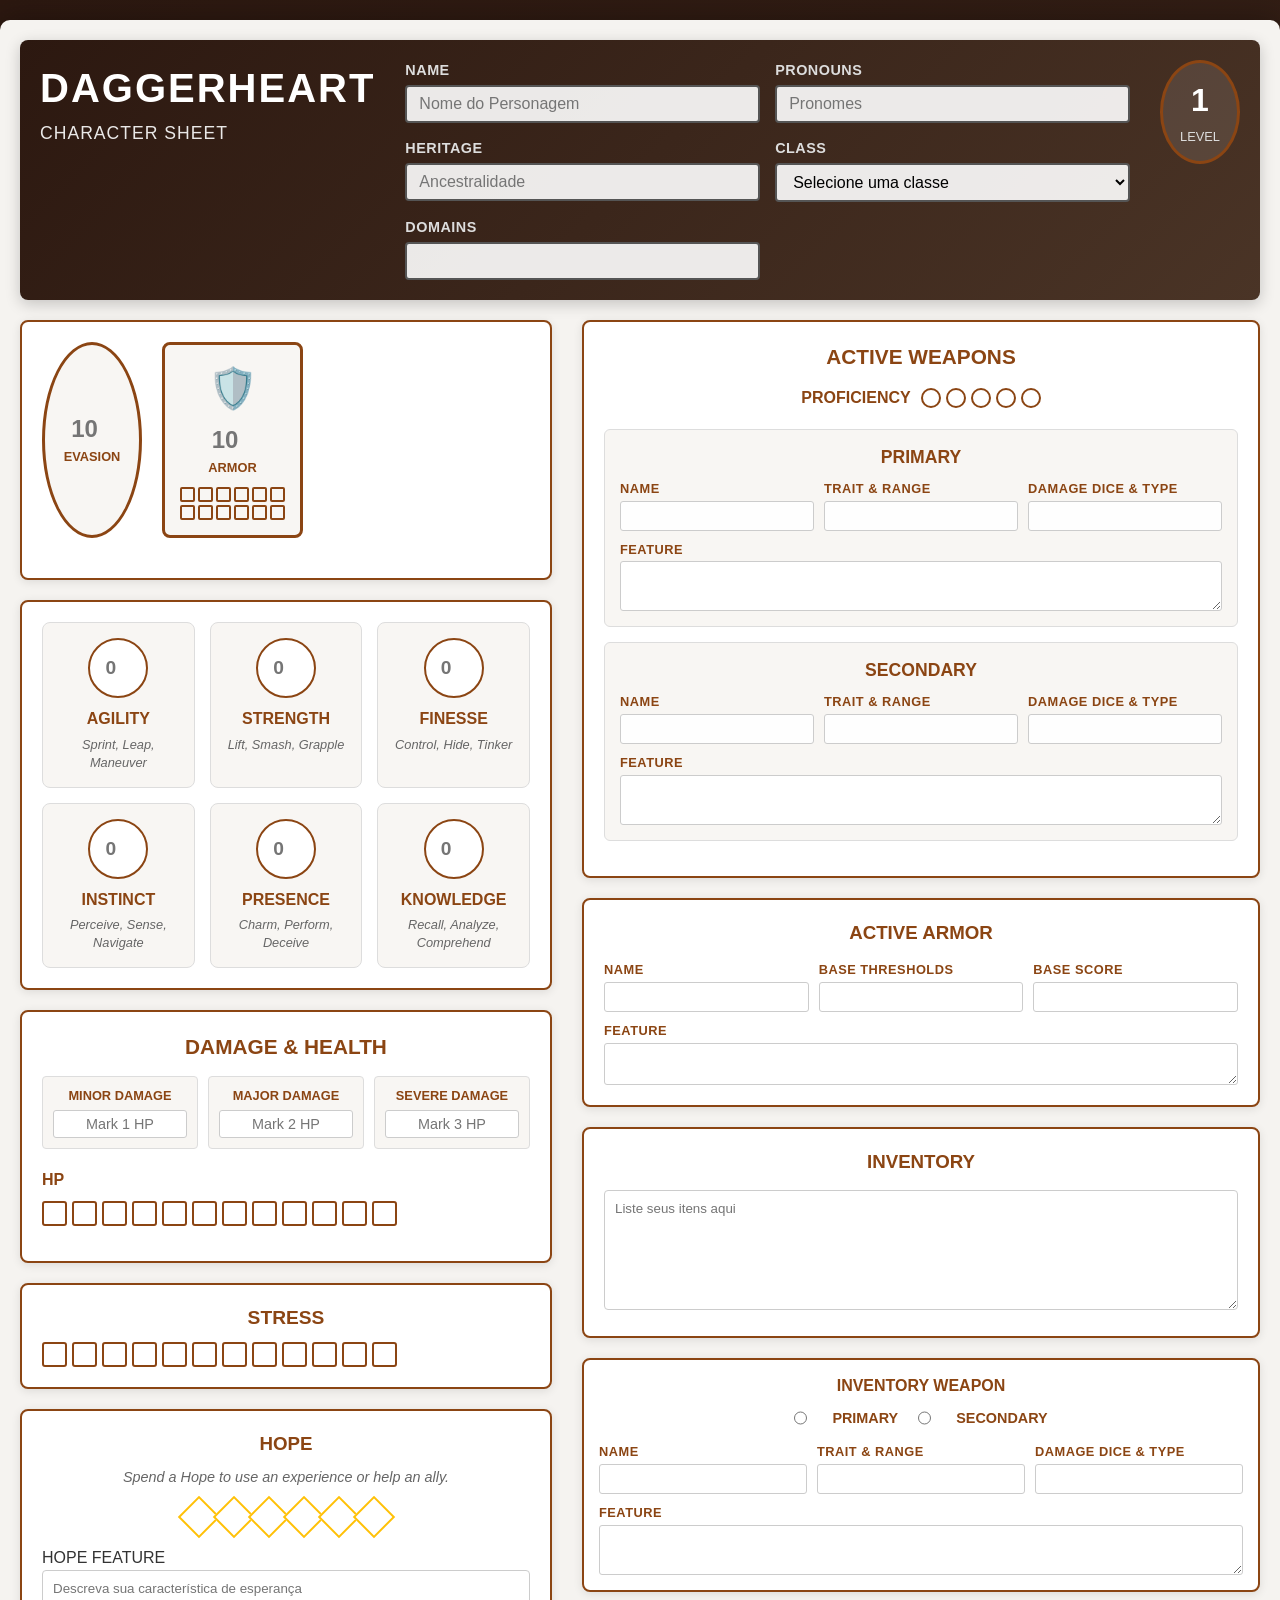
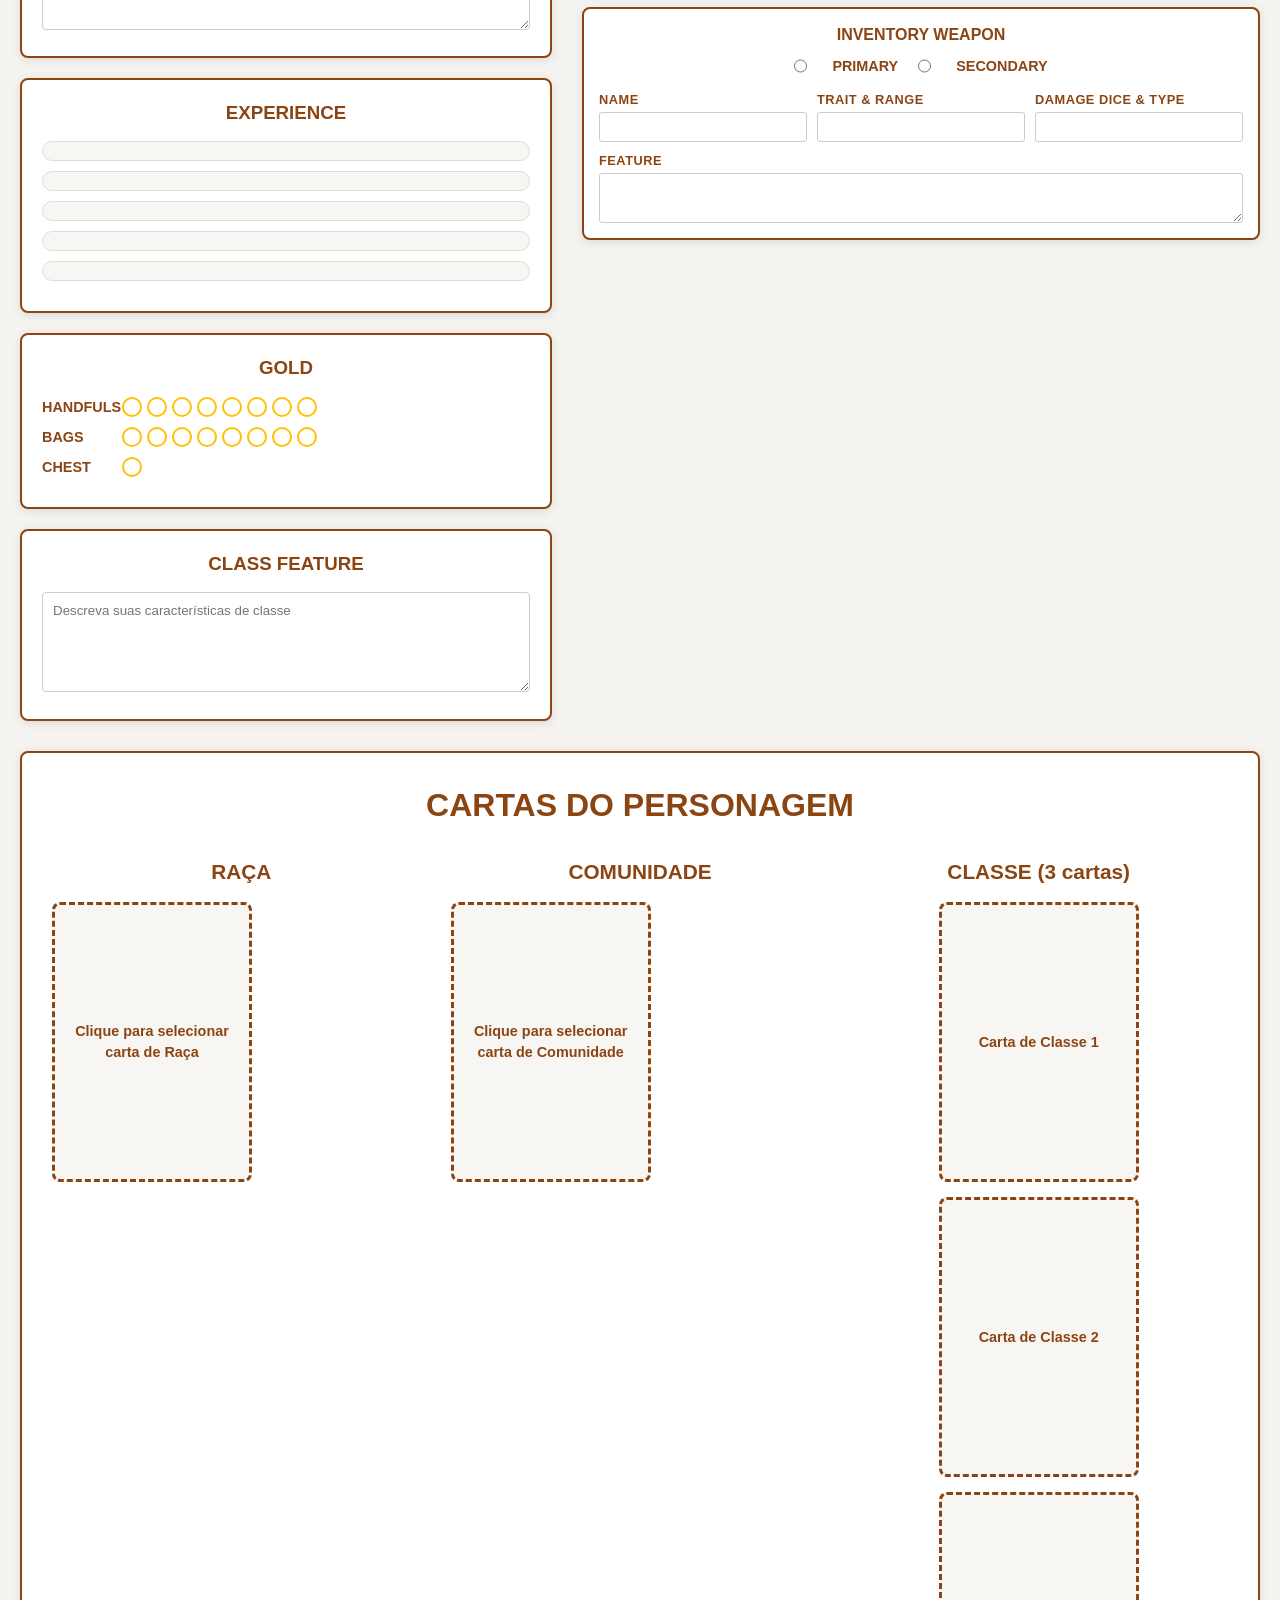
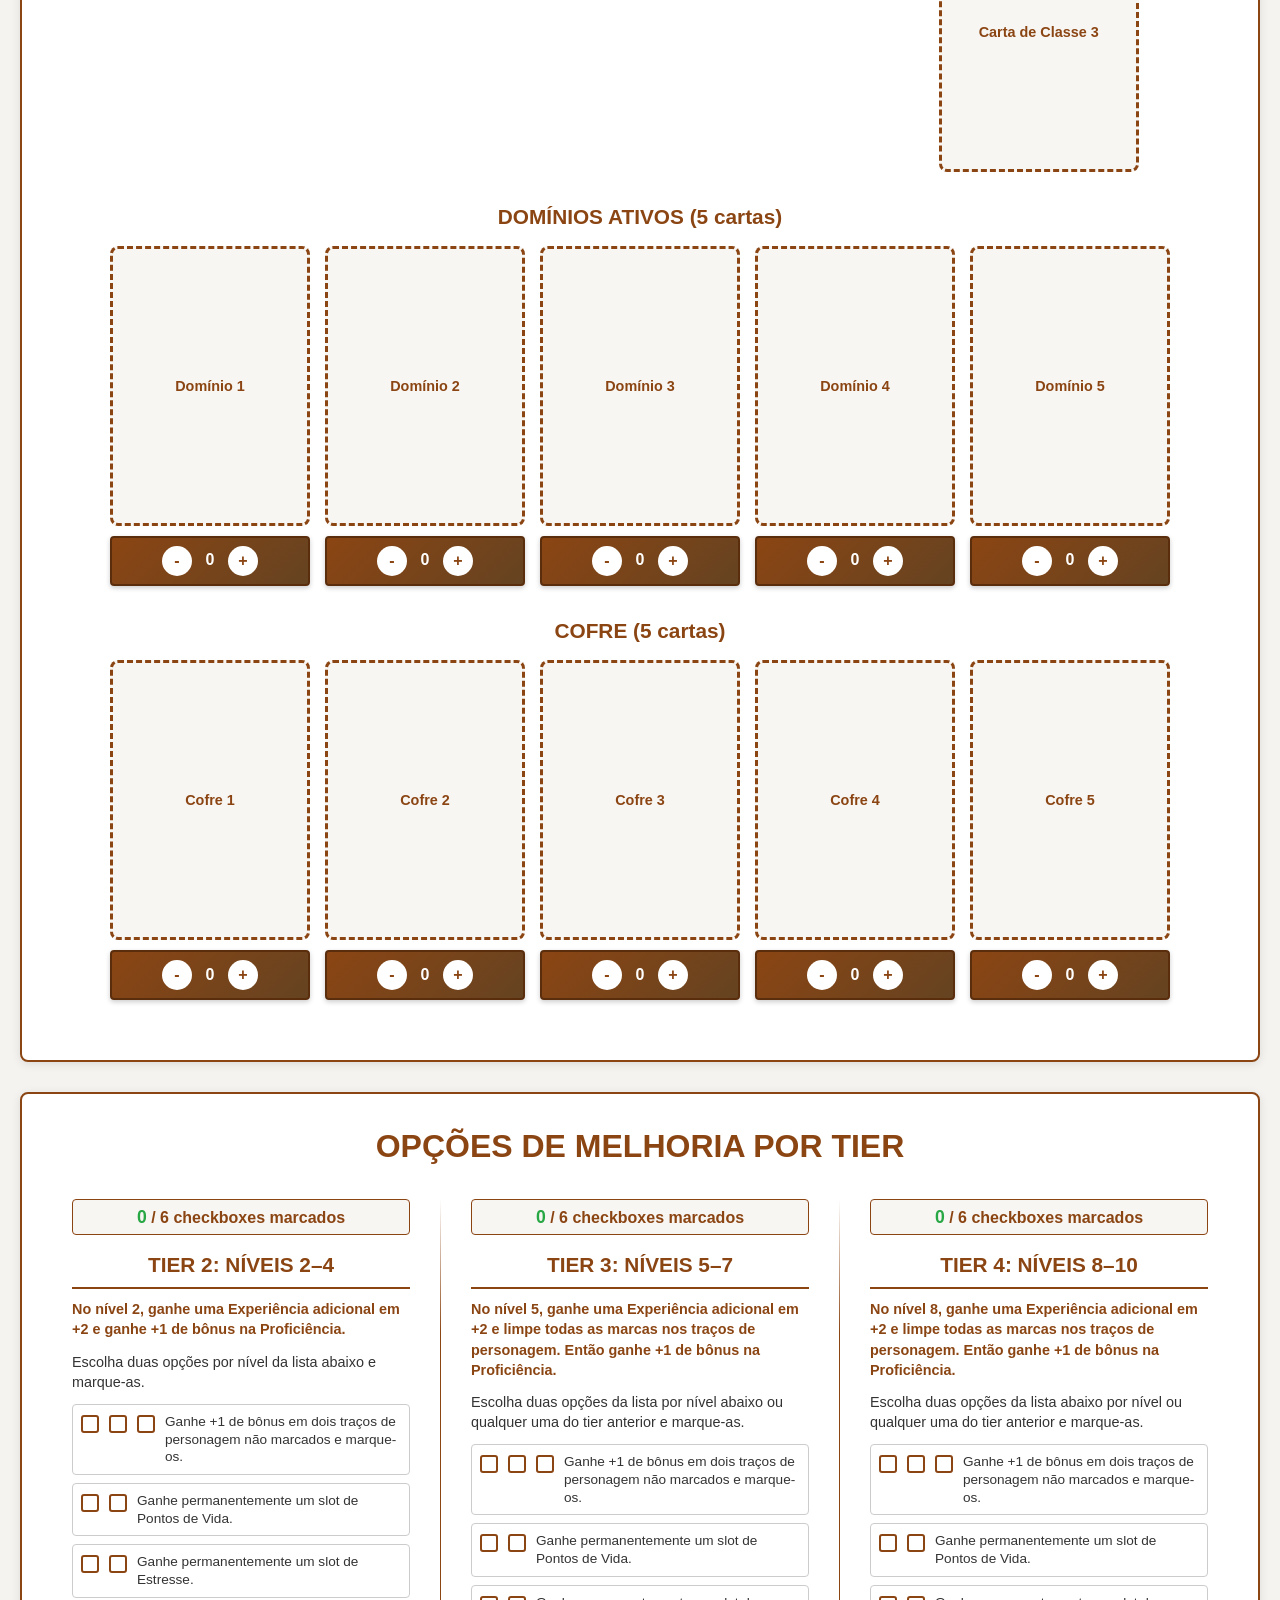
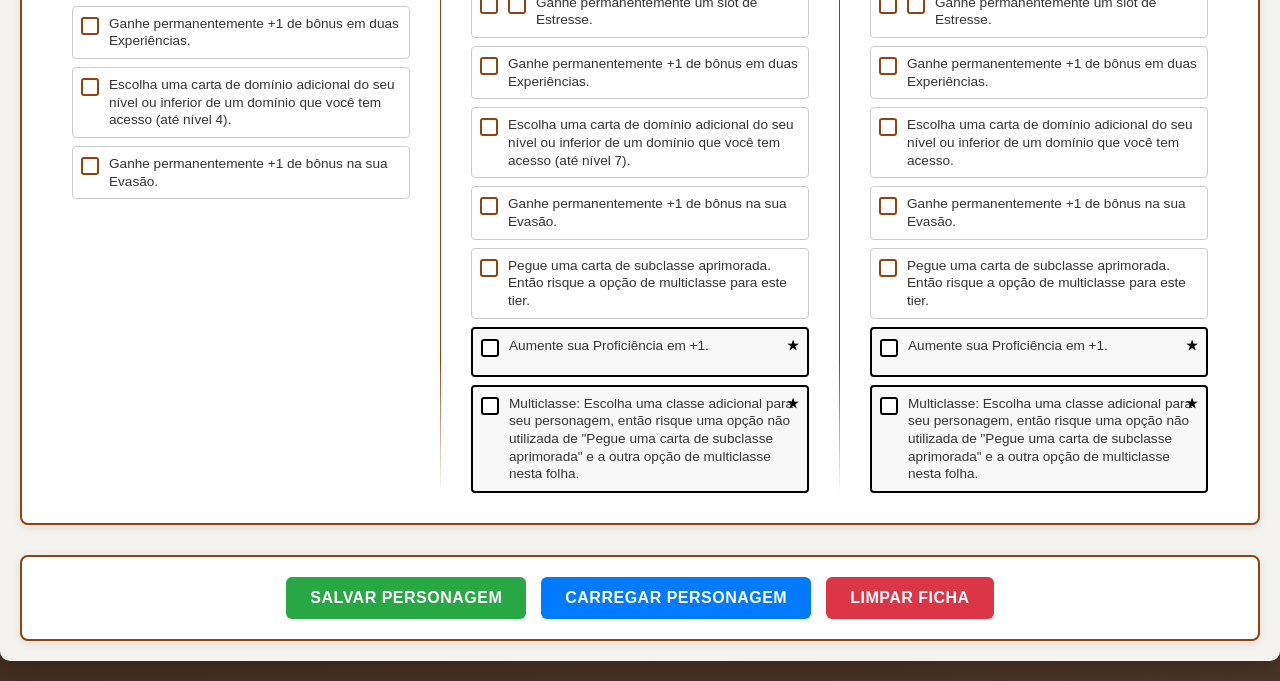
==== commit 37cb2ee2: "Refactor card selection prompts and tiers section Updated prompts for selecting race and community c" ====
--- a/index.html
+++ b/index.html
@@ -357,8 +357,7 @@
                     <h3>RAÇA</h3>
                     <div class="card-slot" data-type="race" data-index="0">
                         <div class="card-placeholder">
-                            <span>Clique para adicionar carta de Raça</span>
-                            <input type="file" accept="image/*" class="card-input">
+                            <span>Clique para selecionar carta de Raça</span>
                         </div>
                     </div>
                 </div>
@@ -368,8 +367,7 @@
                     <h3>COMUNIDADE</h3>
                     <div class="card-slot" data-type="community" data-index="0">
                         <div class="card-placeholder">
-                            <span>Clique para adicionar carta de Comunidade</span>
-                            <input type="file" accept="image/*" class="card-input">
+                            <span>Clique para selecionar carta de Comunidade</span>
                         </div>
                     </div>
                 </div>
@@ -382,7 +380,6 @@
                             <div class="card-slot" data-type="class" data-index="0">
                                 <div class="card-placeholder">
                                     <span>Carta de Classe 1</span>
-                                    <input type="file" accept="image/*" class="card-input">
                                 </div>
                             </div>
                         </div>
@@ -390,7 +387,6 @@
                             <div class="card-slot" data-type="class" data-index="1">
                                 <div class="card-placeholder">
                                     <span>Carta de Classe 2</span>
-                                    <input type="file" accept="image/*" class="card-input">
                                 </div>
                             </div>
                         </div>
@@ -398,7 +394,6 @@
                             <div class="card-slot" data-type="class" data-index="2">
                                 <div class="card-placeholder">
                                     <span>Carta de Classe 3</span>
-                                    <input type="file" accept="image/*" class="card-input">
                                 </div>
                             </div>
                         </div>
@@ -416,7 +411,6 @@
                             <div class="card-slot" data-type="domain" data-index="0">
                                 <div class="card-placeholder">
                                     <span>Domínio 1</span>
-                                    <input type="file" accept="image/*" class="card-input">
                                 </div>
                             </div>
                             <div class="card-counter">
@@ -431,7 +425,6 @@
                             <div class="card-slot" data-type="domain" data-index="1">
                                 <div class="card-placeholder">
                                     <span>Domínio 2</span>
-                                    <input type="file" accept="image/*" class="card-input">
                                 </div>
                             </div>
                             <div class="card-counter">
@@ -446,7 +439,6 @@
                             <div class="card-slot" data-type="domain" data-index="2">
                                 <div class="card-placeholder">
                                     <span>Domínio 3</span>
-                                    <input type="file" accept="image/*" class="card-input">
                                 </div>
                             </div>
                             <div class="card-counter">
@@ -461,7 +453,6 @@
                             <div class="card-slot" data-type="domain" data-index="3">
                                 <div class="card-placeholder">
                                     <span>Domínio 4</span>
-                                    <input type="file" accept="image/*" class="card-input">
                                 </div>
                             </div>
                             <div class="card-counter">
@@ -476,7 +467,6 @@
                             <div class="card-slot" data-type="domain" data-index="4">
                                 <div class="card-placeholder">
                                     <span>Domínio 5</span>
-                                    <input type="file" accept="image/*" class="card-input">
                                 </div>
                             </div>
                             <div class="card-counter">
@@ -499,7 +489,6 @@
                             <div class="card-slot" data-type="vault" data-index="0">
                                 <div class="card-placeholder">
                                     <span>Cofre 1</span>
-                                    <input type="file" accept="image/*" class="card-input">
                                 </div>
                             </div>
                             <div class="card-counter">
@@ -514,7 +503,6 @@
                             <div class="card-slot" data-type="vault" data-index="1">
                                 <div class="card-placeholder">
                                     <span>Cofre 2</span>
-                                    <input type="file" accept="image/*" class="card-input">
                                 </div>
                             </div>
                             <div class="card-counter">
@@ -529,7 +517,6 @@
                             <div class="card-slot" data-type="vault" data-index="2">
                                 <div class="card-placeholder">
                                     <span>Cofre 3</span>
-                                    <input type="file" accept="image/*" class="card-input">
                                 </div>
                             </div>
                             <div class="card-counter">
@@ -544,7 +531,6 @@
                             <div class="card-slot" data-type="vault" data-index="3">
                                 <div class="card-placeholder">
                                     <span>Cofre 4</span>
-                                    <input type="file" accept="image/*" class="card-input">
                                 </div>
                             </div>
                             <div class="card-counter">
@@ -559,7 +545,6 @@
                             <div class="card-slot" data-type="vault" data-index="4">
                                 <div class="card-placeholder">
                                     <span>Cofre 5</span>
-                                    <input type="file" accept="image/*" class="card-input">
                                 </div>
                             </div>
                             <div class="card-counter">
@@ -573,151 +558,7 @@
             </div>
         </div>
 
-        <!--
-        Tiers Section
-        <div class="tiers-section">
-            <h2>OPÇÕES DE MELHORIA POR TIER</h2>
-            
-            Tier 2
-            <div class="tier" data-tier="2">
-                <h3>TIER 2: NÍVEIS 2–4</h3>
-                <p><strong>No nível 2, ganhe uma Experiência adicional em +2 e ganhe +1 de bônus na Proficiência.</strong></p>
-                <p>Escolha duas opções por nível da lista abaixo e marque-as.</p>
-                <div class="tier-options">
-                    <label class="tier-option">
-                        <input type="checkbox" data-option="trait-bonus">
-                        <input type="checkbox" data-option="trait-bonus">
-                        <input type="checkbox" data-option="trait-bonus">
-                        <span>Ganhe +1 de bônus em dois traços de personagem não marcados e marque-os.</span>
-                    </label>
-                    <label class="tier-option">
-                        <input type="checkbox" data-option="hp-slot">
-                        <input type="checkbox" data-option="hp-slot">
-                        <span>Ganhe permanentemente um slot de Pontos de Vida.</span>
-                    </label>
-                    <label class="tier-option">
-                        <input type="checkbox" data-option="stress-slot">
-                        <input type="checkbox" data-option="stress-slot">
-                        <span>Ganhe permanentemente um slot de Estresse.</span>
-                    </label>
-                    <label class="tier-option">
-                        <input type="checkbox" data-option="experience-bonus">
-                        <span>Ganhe permanentemente +1 de bônus em duas Experiências.</span>
-                    </label>
-                    <label class="tier-option">
-                        <input type="checkbox" data-option="domain-card">
-                        <span>Escolha uma carta de domínio adicional do seu nível ou inferior de um domínio que você tem acesso (até nível 4).</span>
-                    </label>
-                    <label class="tier-option">
-                        <input type="checkbox" data-option="evasion-bonus">
-                        <span>Ganhe permanentemente +1 de bônus na sua Evasão.</span>
-                    </label>
-                </div>
-            </div>
-
-            Tier 3
-            <div class="tier" data-tier="3">
-                <h3>TIER 3: NÍVEIS 5–7</h3>
-                <p><strong>No nível 5, ganhe uma Experiência adicional em +2 e limpe todas as marcas nos traços de personagem. Então ganhe +1 de bônus na Proficiência.</strong></p>
-                <p>Escolha duas opções da lista por nível abaixo ou qualquer uma do tier anterior e marque-as.</p>
-                <div class="tier-options">
-                    <label class="tier-option">
-                        <input type="checkbox" data-option="trait-bonus">
-                        <input type="checkbox" data-option="trait-bonus">
-                        <input type="checkbox" data-option="trait-bonus">
-                        <span>Ganhe +1 de bônus em dois traços de personagem não marcados e marque-os.</span>
-                    </label>
-                    <label class="tier-option">
-                        <input type="checkbox" data-option="hp-slot">
-                        <input type="checkbox" data-option="hp-slot">
-                        <span>Ganhe permanentemente um slot de Pontos de Vida.</span>
-                    </label>
-                    <label class="tier-option">
-                        <input type="checkbox" data-option="stress-slot">
-                        <input type="checkbox" data-option="stress-slot">
-                        <span>Ganhe permanentemente um slot de Estresse.</span>
-                    </label>
-                    <label class="tier-option">
-                        <input type="checkbox" data-option="experience-bonus">
-                        <span>Ganhe permanentemente +1 de bônus em duas Experiências.</span>
-                    </label>
-                    <label class="tier-option">
-                        <input type="checkbox" data-option="domain-card">
-                        <span>Escolha uma carta de domínio adicional do seu nível ou inferior de um domínio que você tem acesso (até nível 7).</span>
-                    </label>
-                    <label class="tier-option">
-                        <input type="checkbox" data-option="evasion-bonus">
-                        <span>Ganhe permanentemente +1 de bônus na sua Evasão.</span>
-                    </label>
-                    <label class="tier-option">
-                        <input type="checkbox" data-option="subclass-card">
-                        <span>Pegue uma carta de subclasse aprimorada. Então risque a opção de multiclasse para este tier.</span>
-                    </label>
-                    <label class="tier-option special-option">
-                        <input type="checkbox" data-option="proficiency-increase">
-                        <span>Aumente sua Proficiência em +1.</span>
-                    </label>
-                    <label class="tier-option special-option">
-                        <input type="checkbox" data-option="multiclass">
-                        <span>Multiclasse: Escolha uma classe adicional para seu personagem, então risque uma opção não utilizada de "Pegue uma carta de subclasse aprimorada" e a outra opção de multiclasse nesta folha.</span>
-                    </label>
-                </div>
-            </div>
-
-            Tier 4
-            <div class="tier" data-tier="4">
-                <h3>TIER 4: NÍVEIS 8–10</h3>
-                <p><strong>No nível 8, ganhe uma Experiência adicional em +2 e limpe todas as marcas nos traços de personagem. Então ganhe +1 de bônus na Proficiência.</strong></p>
-                <p>Escolha duas opções da lista abaixo por nível ou qualquer uma do tier anterior e marque-as.</p>
-                <div class="tier-options">
-                    <label class="tier-option">
-                        <input type="checkbox" data-option="trait-bonus">
-                        <input type="checkbox" data-option="trait-bonus">
-                        <input type="checkbox" data-option="trait-bonus">
-                        <span>Ganhe +1 de bônus em dois traços de personagem não marcados e marque-os.</span>
-                    </label>
-                    <label class="tier-option">
-                        <input type="checkbox" data-option="hp-slot">
-                        <input type="checkbox" data-option="hp-slot">
-                        <span>Ganhe permanentemente um slot de Pontos de Vida.</span>
-                    </label>
-                    <label class="tier-option">
-                        <input type="checkbox" data-option="stress-slot">
-                        <input type="checkbox" data-option="stress-slot">
-                        <span>Ganhe permanentemente um slot de Estresse.</span>
-                    </label>
-                    <label class="tier-option">
-                        <input type="checkbox" data-option="experience-bonus">
-                        <span>Ganhe permanentemente +1 de bônus em duas Experiências.</span>
-                    </label>
-                    <label class="tier-option">
-                        <input type="checkbox" data-option="domain-card">
-                        <span>Escolha uma carta de domínio adicional do seu nível ou inferior de um domínio que você tem acesso.</span>
-                    </label>
-                    <label class="tier-option">
-                        <input type="checkbox" data-option="evasion-bonus">
-                        <span>Ganhe permanentemente +1 de bônus na sua Evasão.</span>
-                    </label>
-                    <label class="tier-option">
-                        <input type="checkbox" data-option="subclass-card">
-                        <span>Pegue uma carta de subclasse aprimorada. Então risque a opção de multiclasse para este tier.</span>
-                    </label>
-                    <label class="tier-option special-option">
-                        <input type="checkbox" data-option="proficiency-increase">
-                        <span>Aumente sua Proficiência em +1.</span>
-                    </label>
-                    <label class="tier-option special-option">
-                        <input type="checkbox" data-option="multiclass">
-                        <span>Multiclasse: Escolha uma classe adicional para seu personagem, então risque uma opção não utilizada de "Pegue uma carta de subclasse aprimorada" e a outra opção de multiclasse nesta folha.</span>
-                    </label>
-                </div>
-            </div>
-        </div>
-        -->
-
-        
-
-                <!-- Tiers Section -->
+        <!-- Tiers Section -->
         <div class="tiers-section">
             <h2>OPÇÕES DE MELHORIA POR TIER</h2>
             
@@ -905,4 +746,4 @@
 
     <script src="script.js"></script>
 </body>
-</html>+</html>
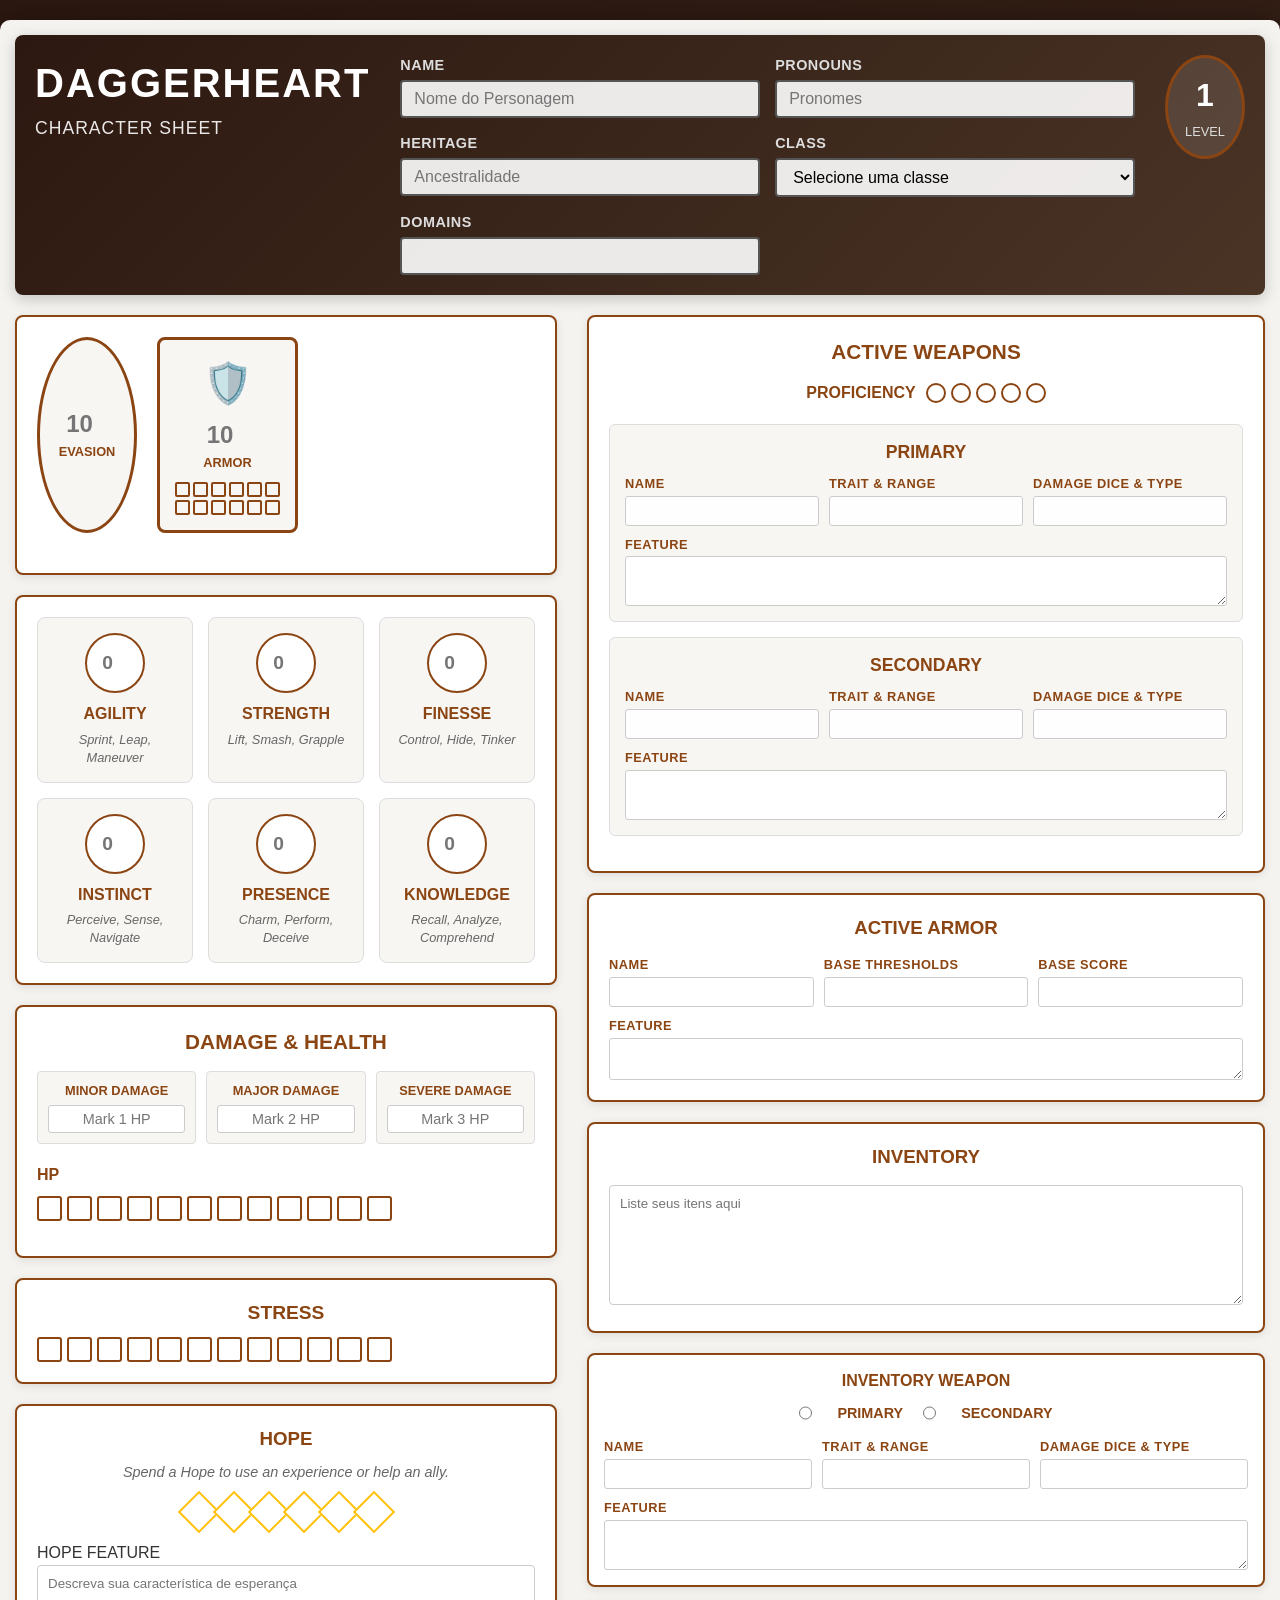
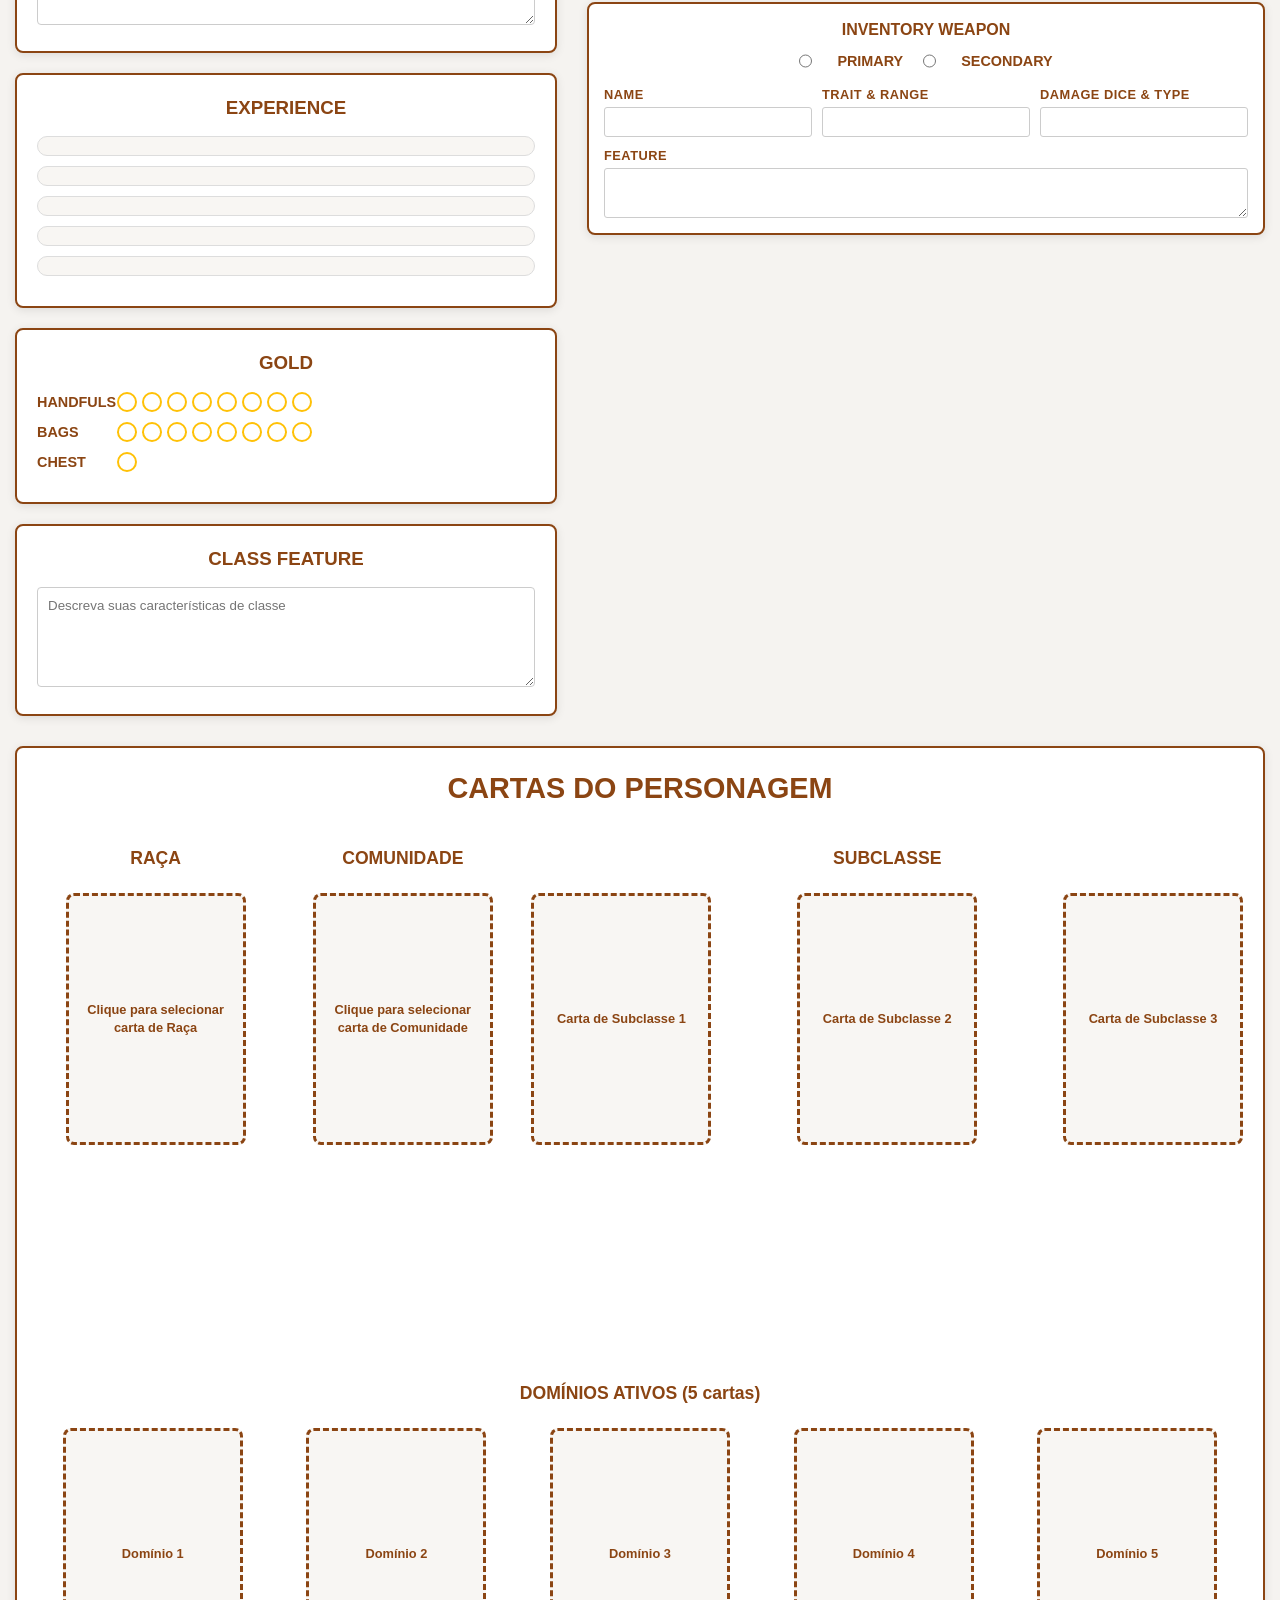
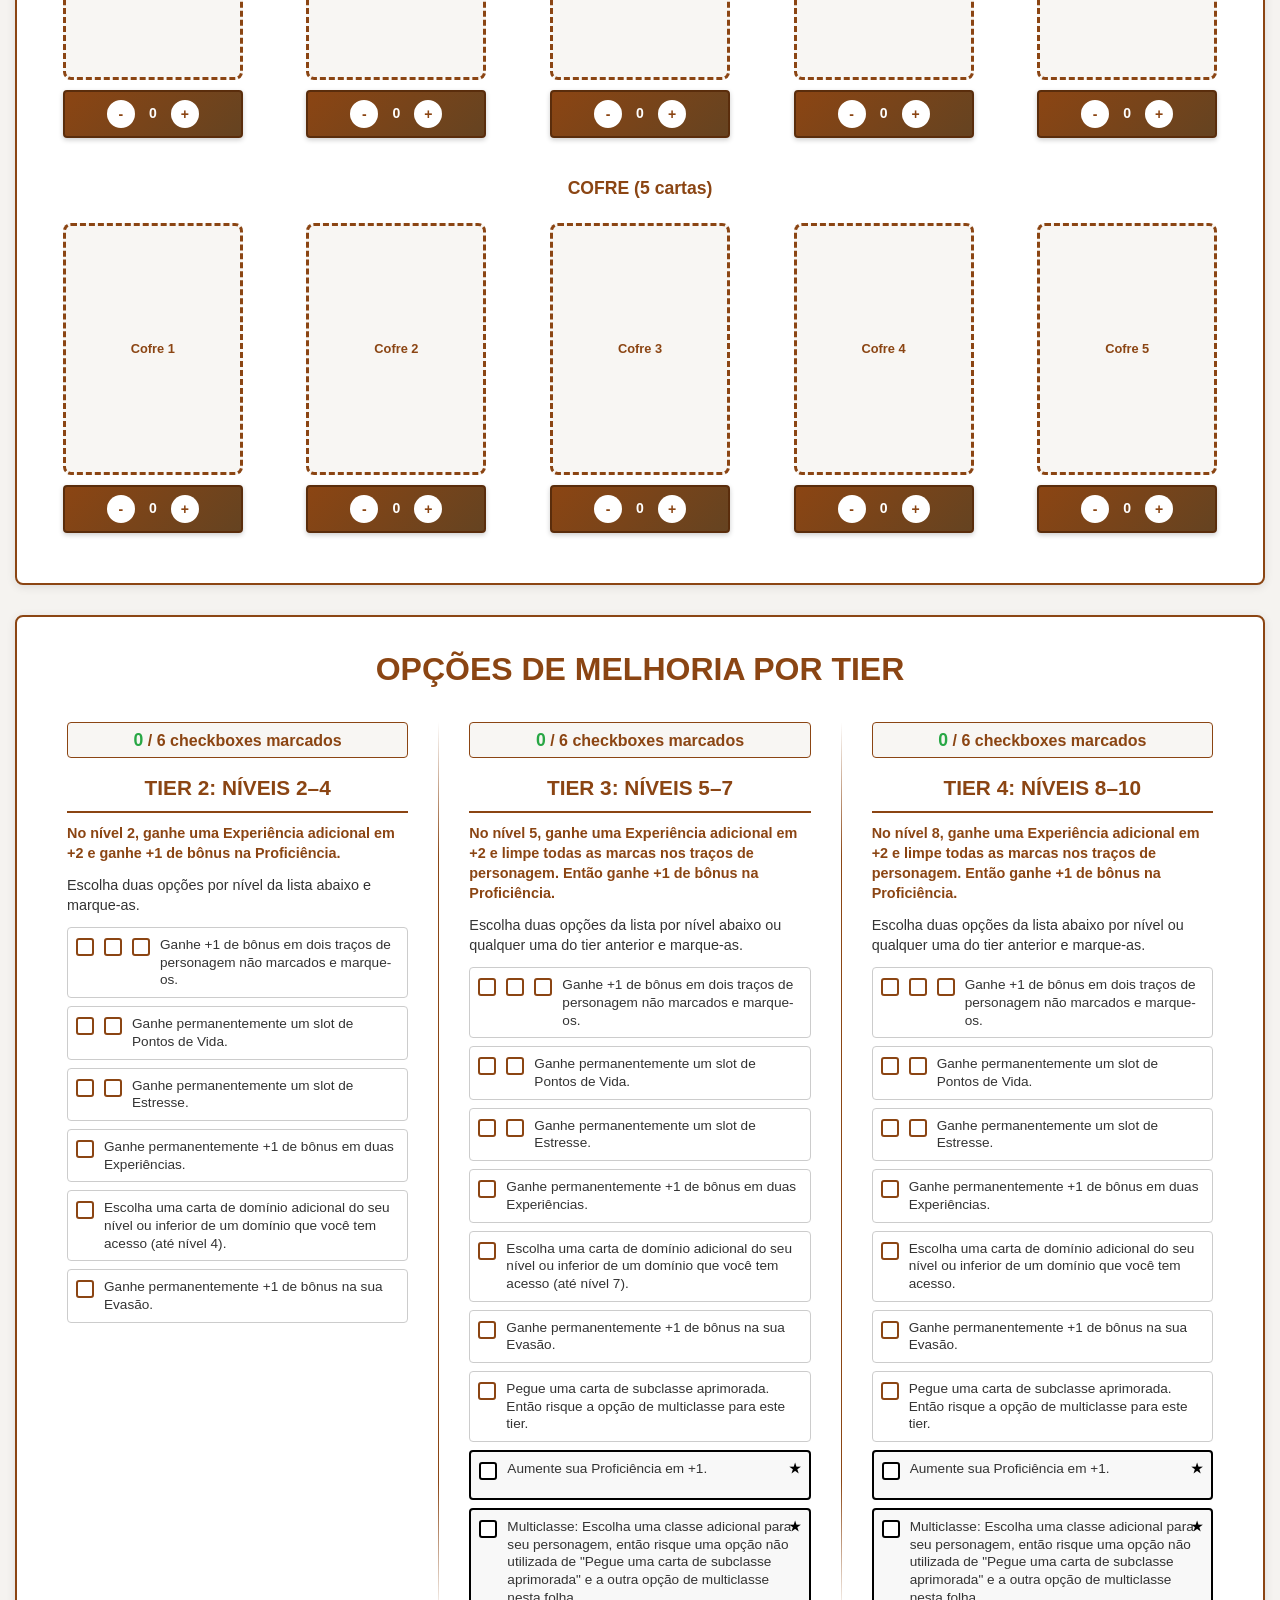
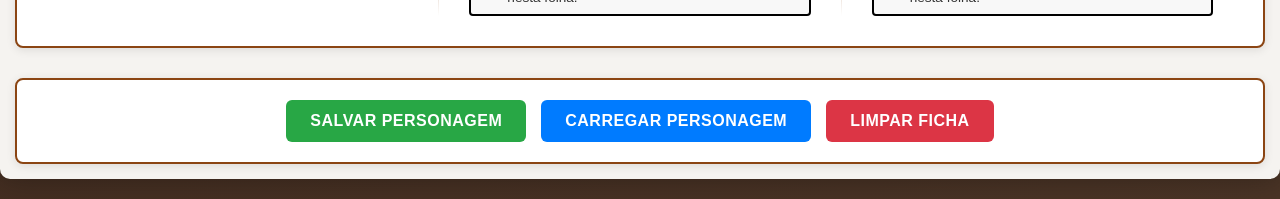
==== commit aa877d20: "Add files via upload" ====
--- a/index.html
+++ b/index.html
@@ -346,65 +346,69 @@
             </div>
         </div>
 
-        <!-- Cards Section - Reorganizada -->
+        <!-- Cards Section - Layout atualizado com 5 cartas por linha -->
         <div class="cards-section" id="cards-section">
             <h2>CARTAS DO PERSONAGEM</h2>
             
-            <!-- Primeira Linha: Raça, Comunidade, Classes -->
+            <!-- Linha 1: Raça, Comunidade, Subclasse (3 cartas) - Total 5 cartas -->
             <div class="cards-row first-row">
                 <!-- Raça -->
                 <div class="card-category">
-                    <h3>RAÇA</h3>
-                    <div class="card-slot" data-type="race" data-index="0">
-                        <div class="card-placeholder">
-                            <span>Clique para selecionar carta de Raça</span>
+                    <h3 class="card-title">RAÇA</h3>
+                    <div class="card-slot-container">
+                        <div class="card-slot" data-type="race" data-index="0">
+                            <div class="card-placeholder">
+                                <span>Clique para selecionar carta de Raça</span>
+                            </div>
                         </div>
                     </div>
                 </div>
 
                 <!-- Comunidade -->
                 <div class="card-category">
-                    <h3>COMUNIDADE</h3>
-                    <div class="card-slot" data-type="community" data-index="0">
-                        <div class="card-placeholder">
-                            <span>Clique para selecionar carta de Comunidade</span>
-                        </div>
-                    </div>
-                </div>
-
-                <!-- Classes (3 cartas) -->
-                <div class="card-category">
-                    <h3>CLASSE (3 cartas)</h3>
-                    <div class="card-slots-row">
+                    <h3 class="card-title">COMUNIDADE</h3>
+                    <div class="card-slot-container">
+                        <div class="card-slot" data-type="community" data-index="0">
+                            <div class="card-placeholder">
+                                <span>Clique para selecionar carta de Comunidade</span>
+                            </div>
+                        </div>
+                    </div>
+                </div>
+
+                <!-- Subclasse (3 cartas em uma única categoria) -->
+                <div class="card-category subclass-category">
+                    <h3 class="card-title">SUBCLASSE</h3>
+                    <div class="subclass-slots">
                         <div class="card-slot-container">
                             <div class="card-slot" data-type="class" data-index="0">
                                 <div class="card-placeholder">
-                                    <span>Carta de Classe 1</span>
+                                    <span>Carta de Subclasse 1</span>
                                 </div>
                             </div>
                         </div>
                         <div class="card-slot-container">
                             <div class="card-slot" data-type="class" data-index="1">
                                 <div class="card-placeholder">
-                                    <span>Carta de Classe 2</span>
+                                    <span>Carta de Subclasse 2</span>
                                 </div>
                             </div>
                         </div>
                         <div class="card-slot-container">
                             <div class="card-slot" data-type="class" data-index="2">
                                 <div class="card-placeholder">
-                                    <span>Carta de Classe 3</span>
-                                </div>
-                            </div>
-                        </div>
-                    </div>
-                </div>
-            </div>
-
-            <!-- Segunda Linha: Domínios Ativos -->
+                                    <span>Carta de Subclasse 3</span>
+                                </div>
+                            </div>
+                        </div>
+                    </div>
+                </div>
+            </div>
+
+            <!-- Linha 2: Domínios Ativos (5 cartas) -->
             <div class="cards-row second-row">
                 <div class="card-category full-width">
-                    <h3>DOMÍNIOS ATIVOS (5 cartas)</h3>
+                    <h3 class="card-title">DOMÍNIOS ATIVOS (5 cartas)</h3>
                     <div class="card-slots-row domains-row">
                         <!-- Domínio 1 -->
                         <div class="card-slot-container" draggable="true" data-domain-index="0">
@@ -479,10 +483,10 @@
                 </div>
             </div>
 
-            <!-- Terceira Linha: Cofre -->
+            <!-- Linha 3: Cofre (5 cartas) -->
             <div class="cards-row third-row">
                 <div class="card-category full-width">
-                    <h3>COFRE (5 cartas)</h3>
+                    <h3 class="card-title">COFRE (5 cartas)</h3>
                     <div class="card-slots-row vault-row">
                         <!-- Cofre 1 -->
                         <div class="card-slot-container" draggable="true" data-vault-index="0">
@@ -746,4 +750,4 @@
 
     <script src="script.js"></script>
 </body>
-</html>
+</html>
--- a/styles.css
+++ b/styles.css
@@ -5,21 +5,901 @@
     box-sizing: border-box;
 }
 
-/* Card Counters */
+body {
+    font-family: 'Arial', sans-serif;
+    background: linear-gradient(135deg, #2c1810 0%, #4a3426 100%);
+    color: #333;
+    line-height: 1.4;
+    min-height: 100vh;
+}
+
+.container {
+    max-width: 1800px; /* Aumentado para caber 5 cartas */
+    margin: 0 auto;
+    padding: 15px; /* Reduzido para diminuir bordas laterais */
+    background: #f5f3f0;
+    box-shadow: 0 0 30px rgba(0,0,0,0.3);
+    border-radius: 10px;
+    margin-top: 20px;
+    margin-bottom: 20px;
+}
+
+/* Header */
+.character-header {
+    display: flex;
+    justify-content: space-between;
+    align-items: flex-start;
+    background: linear-gradient(135deg, #2c1810 0%, #4a3426 100%);
+    color: white;
+    padding: 20px;
+    border-radius: 8px;
+    margin-bottom: 20px;
+    box-shadow: 0 4px 15px rgba(0,0,0,0.2);
+}
+
+.logo h1 {
+    font-size: 2.5em;
+    font-weight: bold;
+    letter-spacing: 2px;
+    margin-bottom: 5px;
+}
+
+.logo p {
+    font-size: 1.1em;
+    opacity: 0.9;
+    letter-spacing: 1px;
+}
+
+.basic-info {
+    display: grid;
+    grid-template-columns: repeat(2, 1fr);
+    gap: 15px;
+    flex: 1;
+    margin: 0 30px;
+}
+
+.input-group {
+    display: flex;
+    flex-direction: column;
+}
+
+.input-group label {
+    font-size: 0.9em;
+    font-weight: bold;
+    margin-bottom: 5px;
+    color: #ddd;
+    letter-spacing: 0.5px;
+}
+
+.input-group input, .input-group select {
+    padding: 8px 12px;
+    border: 2px solid #555;
+    border-radius: 4px;
+    background: rgba(255,255,255,0.9);
+    font-size: 1em;
+    transition: all 0.3s ease;
+}
+
+.input-group input:focus, .input-group select:focus {
+    outline: none;
+    border-color: #8b4513;
+    background: white;
+    box-shadow: 0 0 8px rgba(139, 69, 19, 0.3);
+}
+
+.domains-display {
+    padding: 8px 12px;
+    background: rgba(255,255,255,0.9);
+    border: 2px solid #555;
+    border-radius: 4px;
+    min-height: 38px;
+    font-weight: bold;
+    color: #8b4513;
+    display: flex;
+    align-items: center;
+}
+
+.level-section {
+    display: flex;
+    align-items: center;
+}
+
+.level-display {
+    text-align: center;
+    background: rgba(255,255,255,0.1);
+    padding: 15px;
+    border-radius: 50%;
+    border: 3px solid #8b4513;
+    min-width: 80px;
+    min-height: 80px;
+    display: flex;
+    flex-direction: column;
+    justify-content: center;
+}
+
+.level-number {
+    font-size: 2em;
+    font-weight: bold;
+    color: #fff;
+}
+
+.level-display label {
+    font-size: 0.8em;
+    margin-top: 5px;
+    color: #ddd;
+}
+
+/* Main Content */
+.main-content {
+    display: grid;
+    grid-template-columns: 1fr 1fr;
+    gap: 30px;
+    margin-bottom: 30px;
+}
+
+/* Left Column */
+.left-column {
+    display: flex;
+    flex-direction: column;
+    gap: 20px;
+}
+
+/* Defense Section */
+.defense-section {
+    background: white;
+    padding: 20px;
+    border-radius: 8px;
+    box-shadow: 0 2px 10px rgba(0,0,0,0.1);
+    border: 2px solid #8b4513;
+}
+
+.evasion-armor {
+    display: flex;
+    gap: 20px;
+    margin-bottom: 20px;
+}
+
+.stat-circle {
+    display: flex;
+    flex-direction: column;
+    align-items: center;
+    background: #f8f6f3;
+    padding: 15px;
+    border-radius: 50%;
+    border: 3px solid #8b4513;
+    min-width: 100px;
+    min-height: 100px;
+    justify-content: center;
+}
+
+.stat-circle input {
+    width: 50px;
+    text-align: center;
+    font-size: 1.5em;
+    font-weight: bold;
+    border: none;
+    background: transparent;
+    margin-bottom: 5px;
+}
+
+.stat-circle label {
+    font-size: 0.8em;
+    font-weight: bold;
+    color: #8b4513;
+}
+
+.armor-display {
+    display: flex;
+    flex-direction: column;
+    align-items: center;
+    background: #f8f6f3;
+    padding: 15px;
+    border-radius: 8px;
+    border: 3px solid #8b4513;
+    min-width: 120px;
+}
+
+.shield-icon {
+    font-size: 2.5em;
+    margin-bottom: 10px;
+}
+
+.armor-display input {
+    width: 50px;
+    text-align: center;
+    font-size: 1.5em;
+    font-weight: bold;
+    border: none;
+    background: transparent;
+    margin-bottom: 5px;
+}
+
+.armor-display label {
+    font-size: 0.8em;
+    font-weight: bold;
+    color: #8b4513;
+    margin-bottom: 10px;
+}
+
+.armor-boxes {
+    display: grid;
+    grid-template-columns: repeat(6, 1fr);
+    gap: 3px;
+}
+
+.armor-box {
+    width: 15px;
+    height: 15px;
+    border: 2px solid #8b4513;
+    border-radius: 2px;
+    cursor: pointer;
+    transition: all 0.2s ease;
+}
+
+.armor-box.filled {
+    background: #8b4513;
+}
+
+.armor-box:hover {
+    transform: scale(1.1);
+}
+
+/* Attributes */
+.attributes-section {
+    display: grid;
+    grid-template-columns: repeat(3, 1fr);
+    gap: 15px;
+    background: white;
+    padding: 20px;
+    border-radius: 8px;
+    box-shadow: 0 2px 10px rgba(0,0,0,0.1);
+    border: 2px solid #8b4513;
+}
+
+.attribute {
+    text-align: center;
+    padding: 15px;
+    background: #f8f6f3;
+    border-radius: 8px;
+    border: 1px solid #ddd;
+    transition: all 0.3s ease;
+}
+
+.attribute:hover {
+    transform: translateY(-2px);
+    box-shadow: 0 4px 15px rgba(0,0,0,0.1);
+}
+
+.attribute-circle {
+    width: 60px;
+    height: 60px;
+    border-radius: 50%;
+    border: 2px solid #8b4513;
+    display: flex;
+    align-items: center;
+    justify-content: center;
+    margin: 0 auto 10px;
+    background: white;
+}
+
+.attribute-circle input {
+    width: 40px;
+    text-align: center;
+    font-size: 1.2em;
+    font-weight: bold;
+    border: none;
+    background: transparent;
+}
+
+.attribute label {
+    font-weight: bold;
+    color: #8b4513;
+    margin-bottom: 5px;
+    display: block;
+}
+
+.attribute p {
+    font-size: 0.8em;
+    color: #666;
+    font-style: italic;
+}
+
+/* Damage & Health */
+.damage-health-section {
+    background: white;
+    padding: 20px;
+    border-radius: 8px;
+    box-shadow: 0 2px 10px rgba(0,0,0,0.1);
+    border: 2px solid #8b4513;
+}
+
+.damage-health-section h3 {
+    color: #8b4513;
+    margin-bottom: 15px;
+    text-align: center;
+    font-size: 1.3em;
+}
+
+.damage-track {
+    display: grid;
+    grid-template-columns: repeat(3, 1fr);
+    gap: 10px;
+    margin-bottom: 20px;
+}
+
+.damage-box {
+    text-align: center;
+    padding: 10px;
+    background: #f8f6f3;
+    border: 1px solid #ddd;
+    border-radius: 4px;
+}
+
+.damage-box label {
+    font-size: 0.8em;
+    font-weight: bold;
+    color: #8b4513;
+    display: block;
+    margin-bottom: 5px;
+}
+
+.damage-box input {
+    width: 100%;
+    padding: 5px;
+    border: 1px solid #ccc;
+    border-radius: 3px;
+    text-align: center;
+    font-size: 0.9em;
+}
+
+.hp-section {
+    margin-bottom: 15px;
+}
+
+.hp-section label {
+    font-weight: bold;
+    color: #8b4513;
+    margin-bottom: 10px;
+    display: block;
+}
+
+.hp-boxes, .stress-boxes {
+    display: flex;
+    gap: 5px;
+    flex-wrap: wrap;
+}
+
+.hp-box, .stress-box {
+    width: 25px;
+    height: 25px;
+    border: 2px solid #8b4513;
+    border-radius: 3px;
+    cursor: pointer;
+    transition: all 0.2s ease;
+}
+
+.hp-box.filled {
+    background: #dc3545;
+}
+
+.stress-box.filled {
+    background: #6c757d;
+}
+
+.hp-box:hover, .stress-box:hover {
+    transform: scale(1.1);
+}
+
+/* Stress Section */
+.stress-section {
+    background: white;
+    padding: 20px;
+    border-radius: 8px;
+    box-shadow: 0 2px 10px rgba(0,0,0,0.1);
+    border: 2px solid #8b4513;
+}
+
+.stress-section label {
+    font-weight: bold;
+    color: #8b4513;
+    margin-bottom: 10px;
+    display: block;
+    text-align: center;
+    font-size: 1.2em;
+}
+
+/* Hope Section */
+.hope-section {
+    background: white;
+    padding: 20px;
+    border-radius: 8px;
+    box-shadow: 0 2px 10px rgba(0,0,0,0.1);
+    border: 2px solid #8b4513;
+}
+
+.hope-section h3 {
+    color: #8b4513;
+    margin-bottom: 10px;
+    text-align: center;
+}
+
+.hope-section p {
+    font-size: 0.9em;
+    color: #666;
+    text-align: center;
+    margin-bottom: 15px;
+    font-style: italic;
+}
+
+.hope-track {
+    display: flex;
+    gap: 5px;
+    justify-content: center;
+    margin-bottom: 15px;
+}
+
+.hope-diamond {
+    width: 30px;
+    height: 30px;
+    background: white;
+    border: 2px solid #ffc107;
+    transform: rotate(45deg);
+    cursor: pointer;
+    transition: all 0.2s ease;
+}
+
+.hope-diamond.filled {
+    background: #ffc107;
+}
+
+.hope-diamond:hover {
+    transform: rotate(45deg) scale(1.1);
+}
+
+.hope-feature textarea {
+    width: 100%;
+    min-height: 60px;
+    padding: 10px;
+    border: 1px solid #ccc;
+    border-radius: 4px;
+    resize: vertical;
+    font-family: inherit;
+}
+
+/* Experience Section */
+.experience-section {
+    background: white;
+    padding: 20px;
+    border-radius: 8px;
+    box-shadow: 0 2px 10px rgba(0,0,0,0.1);
+    border: 2px solid #8b4513;
+}
+
+.experience-section h3 {
+    color: #8b4513;
+    margin-bottom: 15px;
+    text-align: center;
+}
+
+.experience-bar {
+    height: 20px;
+    background: #f8f6f3;
+    border: 1px solid #ddd;
+    border-radius: 10px;
+    margin-bottom: 10px;
+    overflow: hidden;
+    cursor: pointer;
+}
+
+.experience-fill {
+    height: 100%;
+    background: linear-gradient(90deg, #28a745, #20c997);
+    width: 0%;
+    transition: width 0.3s ease;
+}
+
+/* Gold Section */
+.gold-section {
+    background: white;
+    padding: 20px;
+    border-radius: 8px;
+    box-shadow: 0 2px 10px rgba(0,0,0,0.1);
+    border: 2px solid #8b4513;
+}
+
+.gold-section h3 {
+    color: #8b4513;
+    margin-bottom: 15px;
+    text-align: center;
+}
+
+.gold-row {
+    display: flex;
+    align-items: center;
+    margin-bottom: 10px;
+}
+
+.gold-row label {
+    font-size: 0.9em;
+    font-weight: bold;
+    color: #8b4513;
+    width: 80px;
+}
+
+.gold-circles {
+    display: flex;
+    gap: 5px;
+}
+
+.gold-circle {
+    width: 20px;
+    height: 20px;
+    border: 2px solid #ffc107;
+    border-radius: 50%;
+    cursor: pointer;
+    transition: all 0.2s ease;
+}
+
+.gold-circle.filled {
+    background: #ffc107;
+}
+
+.gold-circle:hover {
+    transform: scale(1.1);
+}
+
+/* Class Feature */
+.class-feature-section {
+    background: white;
+    padding: 20px;
+    border-radius: 8px;
+    box-shadow: 0 2px 10px rgba(0,0,0,0.1);
+    border: 2px solid #8b4513;
+}
+
+.class-feature-section h3 {
+    color: #8b4513;
+    margin-bottom: 15px;
+    text-align: center;
+}
+
+.class-feature-section textarea {
+    width: 100%;
+    min-height: 100px;
+    padding: 10px;
+    border: 1px solid #ccc;
+    border-radius: 4px;
+    resize: vertical;
+    font-family: inherit;
+}
+
+/* Right Column */
+.right-column {
+    display: flex;
+    flex-direction: column;
+    gap: 20px;
+}
+
+/* Weapons Section */
+.weapons-section {
+    background: white;
+    padding: 20px;
+    border-radius: 8px;
+    box-shadow: 0 2px 10px rgba(0,0,0,0.1);
+    border: 2px solid #8b4513;
+}
+
+.weapons-section h3 {
+    color: #8b4513;
+    margin-bottom: 15px;
+    text-align: center;
+    font-size: 1.3em;
+}
+
+.proficiency-track {
+    display: flex;
+    align-items: center;
+    justify-content: center;
+    margin-bottom: 20px;
+    gap: 10px;
+}
+
+.proficiency-track label {
+    font-weight: bold;
+    color: #8b4513;
+}
+
+.proficiency-circles {
+    display: flex;
+    gap: 5px;
+}
+
+.proficiency-circle {
+    width: 20px;
+    height: 20px;
+    border: 2px solid #8b4513;
+    border-radius: 50%;
+    cursor: pointer;
+    transition: all 0.2s ease;
+}
+
+.proficiency-circle.filled {
+    background: #8b4513;
+}
+
+.proficiency-circle:hover {
+    transform: scale(1.1);
+}
+
+.weapon {
+    background: #f8f6f3;
+    padding: 15px;
+    border-radius: 6px;
+    border: 1px solid #ddd;
+    margin-bottom: 15px;
+}
+
+.weapon h4 {
+    color: #8b4513;
+    margin-bottom: 10px;
+    text-align: center;
+    font-size: 1.1em;
+}
+
+.weapon-fields {
+    display: grid;
+    grid-template-columns: repeat(3, 1fr);
+    gap: 10px;
+}
+
+.weapon-fields .full-width {
+    grid-column: 1 / -1;
+}
+
+.weapon-fields .input-group label {
+    font-size: 0.8em;
+    color: #8b4513;
+    margin-bottom: 3px;
+}
+
+.weapon-fields input,
+.weapon-fields textarea {
+    padding: 6px;
+    border: 1px solid #ccc;
+    border-radius: 3px;
+    font-size: 0.9em;
+}
+
+.weapon-fields textarea {
+    min-height: 50px;
+    resize: vertical;
+}
+
+/* Armor Section */
+.armor-section {
+    background: white;
+    padding: 20px;
+    border-radius: 8px;
+    box-shadow: 0 2px 10px rgba(0,0,0,0.1);
+    border: 2px solid #8b4513;
+}
+
+.armor-section h3 {
+    color: #8b4513;
+    margin-bottom: 15px;
+    text-align: center;
+}
+
+.armor-fields {
+    display: grid;
+    grid-template-columns: repeat(3, 1fr);
+    gap: 10px;
+}
+
+.armor-fields .full-width {
+    grid-column: 1 / -1;
+}
+
+.armor-fields .input-group label {
+    font-size: 0.8em;
+    color: #8b4513;
+    margin-bottom: 3px;
+}
+
+.armor-fields input,
+.armor-fields textarea {
+    padding: 6px;
+    border: 1px solid #ccc;
+    border-radius: 3px;
+    font-size: 0.9em;
+}
+
+/* Inventory Section */
+.inventory-section {
+    background: white;
+    padding: 20px;
+    border-radius: 8px;
+    box-shadow: 0 2px 10px rgba(0,0,0,0.1);
+    border: 2px solid #8b4513;
+}
+
+.inventory-section h3 {
+    color: #8b4513;
+    margin-bottom: 15px;
+    text-align: center;
+}
+
+.inventory-section textarea {
+    width: 100%;
+    min-height: 120px;
+    padding: 10px;
+    border: 1px solid #ccc;
+    border-radius: 4px;
+    resize: vertical;
+    font-family: inherit;
+}
+
+/* Inventory Weapons */
+.inventory-weapons-section {
+    display: flex;
+    flex-direction: column;
+    gap: 15px;
+}
+
+.inventory-weapon {
+    background: white;
+    padding: 15px;
+    border-radius: 8px;
+    box-shadow: 0 2px 10px rgba(0,0,0,0.1);
+    border: 2px solid #8b4513;
+}
+
+.inventory-weapon h4 {
+    color: #8b4513;
+    margin-bottom: 10px;
+    text-align: center;
+}
+
+.weapon-type-selector {
+    display: flex;
+    justify-content: center;
+    gap: 20px;
+    margin-bottom: 15px;
+}
+
+.weapon-type-selector input[type="radio"] {
+    margin-right: 5px;
+}
+
+.weapon-type-selector label {
+    font-size: 0.9em;
+    color: #8b4513;
+    font-weight: bold;
+}
+
+/* =========================================== */
+/* CARDS SECTION - LAYOUT ATUALIZADO */
+/* =========================================== */
+
+.cards-section {
+    background: white;
+    padding: 20px;
+    border-radius: 8px;
+    box-shadow: 0 2px 10px rgba(0,0,0,0.1);
+    border: 2px solid #8b4513;
+    margin-top: 30px;
+}
+
+.cards-section h2 {
+    color: #8b4513;
+    text-align: center;
+    margin-bottom: 30px;
+    font-size: 1.8em;
+}
+
+.cards-row {
+    display: flex;
+    justify-content: space-between;
+    align-items: flex-start;
+    margin-bottom: 30px;
+    gap: 15px;
+    width: 100%;
+}
+
+/* Linha 1: Raça, Comunidade, Subclasse */
+.cards-row.first-row {
+    display: flex;
+    justify-content: space-between;
+    align-items: flex-start;
+}
+
+/* Cada categoria na primeira linha */
+.cards-row.first-row .card-category {
+    flex: 1;
+    display: flex;
+    flex-direction: column;
+    align-items: center;
+    min-width: 0; /* Permite que o conteúdo se ajuste */
+}
+
+/* Categoria especial para subclasse (ocupa espaço de 3 cartas) */
+.cards-row.first-row .subclass-category {
+    flex: 3;
+    display: flex;
+    flex-direction: column;
+    align-items: center;
+}
+
+/* Título das cartas */
+.card-title {
+    color: #8b4513;
+    margin-bottom: 15px;
+    text-align: center;
+    font-size: 1.1em;
+    font-weight: bold;
+    height: 40px;
+    display: flex;
+    align-items: center;
+    justify-content: center;
+    width: 100%;
+}
+
+/* Container de slots de subclasse */
+.subclass-slots {
+    display: flex;
+    justify-content: space-between;
+    gap: 10px;
+    width: 100%;
+    min-height: 450px; /* Altura fixa para alinhar com as outras */
+}
+
+/* Linhas 2 e 3: Domínios e Cofre */
+.cards-row.second-row,
+.cards-row.third-row {
+    display: flex;
+    justify-content: center;
+}
+
+.cards-row.second-row .card-category,
+.cards-row.third-row .card-category {
+    width: 100%;
+    display: flex;
+    flex-direction: column;
+    align-items: center;
+}
+
+/* Grid para 5 cartas lado a lado */
+.card-slots-row {
+    display: grid;
+    grid-template-columns: repeat(5, 1fr);
+    gap: 15px;
+    width: 100%;
+    justify-items: center;
+}
+
+/* Container de cada carta */
 .card-slot-container {
     display: flex;
     flex-direction: column;
     align-items: center;
-    width: 200px;
-}
-
-/* Ajuste no layout das linhas de cartas */
-.card-slots-row {
-    display: flex;
-    gap: 15px;
+    width: 100%;
+    max-width: 200px; /* Reduzido para caber 5 cartas */
+}
+
+/* Slot da carta */
+.card-slot {
+    position: relative;
+    width: 100%;
+    height: 280px; /* Reduzido para caber 5 cartas */
+    border: 3px dashed #8b4513;
+    border-radius: 8px;
+    display: flex;
+    align-items: center;
     justify-content: center;
-    flex-wrap: wrap;
-    align-items: flex-start;
+    background: #f8f6f3;
+    transition: all 0.3s ease;
+    cursor: pointer;
+    overflow: hidden;
 }
 
 .card-slot:hover {
@@ -29,6 +909,43 @@
     box-shadow: 0 4px 15px rgba(0,0,0,0.1);
 }
 
+.card-placeholder {
+    text-align: center;
+    color: #8b4513;
+    font-weight: bold;
+    padding: 10px;
+    position: relative;
+    width: 100%;
+    height: 100%;
+    display: flex;
+    align-items: center;
+    justify-content: center;
+    flex-direction: column;
+}
+
+.card-placeholder span {
+    font-size: 0.8em;
+    line-height: 1.4;
+}
+
+.card-image {
+    width: 100%;
+    height: 100%;
+    object-fit: cover;
+    border-radius: 5px;
+}
+
+.card-slot.has-image {
+    border-style: solid;
+    border-color: #28a745;
+    background: white;
+}
+
+.card-slot.has-image:hover {
+    border-color: #1e7e34;
+}
+
+/* Contadores de cartas */
 .card-counter {
     display: flex;
     justify-content: center;
@@ -44,24 +961,9 @@
     box-shadow: 0 2px 5px rgba(0,0,0,0.2);
 }
 
-.card-slot {
-    position: relative;
-    width: 200px;
-    height: 280px;
-    border: 3px dashed #8b4513;
-    border-radius: 8px;
-    display: flex;
-    align-items: center;
-    justify-content: center;
-    background: #f8f6f3;
-    transition: all 0.3s ease;
-    cursor: pointer;
-    overflow: hidden;
-}
-
 .counter-btn {
-    width: 30px;
-    height: 30px;
+    width: 28px;
+    height: 28px;
     border: none;
     border-radius: 50%;
     background: #fff;
@@ -71,7 +973,7 @@
     display: flex;
     align-items: center;
     justify-content: center;
-    font-size: 16px;
+    font-size: 14px;
     transition: all 0.2s ease;
 }
 
@@ -85,878 +987,12 @@
     font-weight: bold;
     min-width: 20px;
     text-align: center;
-    font-size: 16px;
+    font-size: 14px;
 }
 
 /* Ajuste para quando há imagem na carta */
 .card-slot.has-image .card-counter {
     background: rgba(139, 69, 19, 0.95);
-}
-
-body {
-    font-family: 'Arial', sans-serif;
-    background: linear-gradient(135deg, #2c1810 0%, #4a3426 100%);
-    color: #333;
-    line-height: 1.4;
-    min-height: 100vh;
-}
-
-.container {
-    max-width: 1400px;
-    margin: 0 auto;
-    padding: 20px;
-    background: #f5f3f0;
-    box-shadow: 0 0 30px rgba(0,0,0,0.3);
-    border-radius: 10px;
-    margin-top: 20px;
-    margin-bottom: 20px;
-}
-
-/* Header */
-.character-header {
-    display: flex;
-    justify-content: space-between;
-    align-items: flex-start;
-    background: linear-gradient(135deg, #2c1810 0%, #4a3426 100%);
-    color: white;
-    padding: 20px;
-    border-radius: 8px;
-    margin-bottom: 20px;
-    box-shadow: 0 4px 15px rgba(0,0,0,0.2);
-}
-
-.logo h1 {
-    font-size: 2.5em;
-    font-weight: bold;
-    letter-spacing: 2px;
-    margin-bottom: 5px;
-}
-
-.logo p {
-    font-size: 1.1em;
-    opacity: 0.9;
-    letter-spacing: 1px;
-}
-
-.basic-info {
-    display: grid;
-    grid-template-columns: repeat(2, 1fr);
-    gap: 15px;
-    flex: 1;
-    margin: 0 30px;
-}
-
-.input-group {
-    display: flex;
-    flex-direction: column;
-}
-
-.input-group label {
-    font-size: 0.9em;
-    font-weight: bold;
-    margin-bottom: 5px;
-    color: #ddd;
-    letter-spacing: 0.5px;
-}
-
-.input-group input, .input-group select {
-    padding: 8px 12px;
-    border: 2px solid #555;
-    border-radius: 4px;
-    background: rgba(255,255,255,0.9);
-    font-size: 1em;
-    transition: all 0.3s ease;
-}
-
-.input-group input:focus, .input-group select:focus {
-    outline: none;
-    border-color: #8b4513;
-    background: white;
-    box-shadow: 0 0 8px rgba(139, 69, 19, 0.3);
-}
-
-.domains-display {
-    padding: 8px 12px;
-    background: rgba(255,255,255,0.9);
-    border: 2px solid #555;
-    border-radius: 4px;
-    min-height: 38px;
-    font-weight: bold;
-    color: #8b4513;
-    display: flex;
-    align-items: center;
-}
-
-.level-section {
-    display: flex;
-    align-items: center;
-}
-
-.level-display {
-    text-align: center;
-    background: rgba(255,255,255,0.1);
-    padding: 15px;
-    border-radius: 50%;
-    border: 3px solid #8b4513;
-    min-width: 80px;
-    min-height: 80px;
-    display: flex;
-    flex-direction: column;
-    justify-content: center;
-}
-
-.level-number {
-    font-size: 2em;
-    font-weight: bold;
-    color: #fff;
-}
-
-.level-display label {
-    font-size: 0.8em;
-    margin-top: 5px;
-    color: #ddd;
-}
-
-/* Main Content */
-.main-content {
-    display: grid;
-    grid-template-columns: 1fr 1fr;
-    gap: 30px;
-    margin-bottom: 30px;
-}
-
-/* Left Column */
-.left-column {
-    display: flex;
-    flex-direction: column;
-    gap: 20px;
-}
-
-/* Defense Section */
-.defense-section {
-    background: white;
-    padding: 20px;
-    border-radius: 8px;
-    box-shadow: 0 2px 10px rgba(0,0,0,0.1);
-    border: 2px solid #8b4513;
-}
-
-.evasion-armor {
-    display: flex;
-    gap: 20px;
-    margin-bottom: 20px;
-}
-
-.stat-circle {
-    display: flex;
-    flex-direction: column;
-    align-items: center;
-    background: #f8f6f3;
-    padding: 15px;
-    border-radius: 50%;
-    border: 3px solid #8b4513;
-    min-width: 100px;
-    min-height: 100px;
-    justify-content: center;
-}
-
-.stat-circle input {
-    width: 50px;
-    text-align: center;
-    font-size: 1.5em;
-    font-weight: bold;
-    border: none;
-    background: transparent;
-    margin-bottom: 5px;
-}
-
-.stat-circle label {
-    font-size: 0.8em;
-    font-weight: bold;
-    color: #8b4513;
-}
-
-.armor-display {
-    display: flex;
-    flex-direction: column;
-    align-items: center;
-    background: #f8f6f3;
-    padding: 15px;
-    border-radius: 8px;
-    border: 3px solid #8b4513;
-    min-width: 120px;
-}
-
-.shield-icon {
-    font-size: 2.5em;
-    margin-bottom: 10px;
-}
-
-.armor-display input {
-    width: 50px;
-    text-align: center;
-    font-size: 1.5em;
-    font-weight: bold;
-    border: none;
-    background: transparent;
-    margin-bottom: 5px;
-}
-
-.armor-display label {
-    font-size: 0.8em;
-    font-weight: bold;
-    color: #8b4513;
-    margin-bottom: 10px;
-}
-
-.armor-boxes {
-    display: grid;
-    grid-template-columns: repeat(6, 1fr);
-    gap: 3px;
-}
-
-.armor-box {
-    width: 15px;
-    height: 15px;
-    border: 2px solid #8b4513;
-    border-radius: 2px;
-    cursor: pointer;
-    transition: all 0.2s ease;
-}
-
-.armor-box.filled {
-    background: #8b4513;
-}
-
-.armor-box:hover {
-    transform: scale(1.1);
-}
-
-/* Attributes */
-.attributes-section {
-    display: grid;
-    grid-template-columns: repeat(3, 1fr);
-    gap: 15px;
-    background: white;
-    padding: 20px;
-    border-radius: 8px;
-    box-shadow: 0 2px 10px rgba(0,0,0,0.1);
-    border: 2px solid #8b4513;
-}
-
-.attribute {
-    text-align: center;
-    padding: 15px;
-    background: #f8f6f3;
-    border-radius: 8px;
-    border: 1px solid #ddd;
-    transition: all 0.3s ease;
-}
-
-.attribute:hover {
-    transform: translateY(-2px);
-    box-shadow: 0 4px 15px rgba(0,0,0,0.1);
-}
-
-.attribute-circle {
-    width: 60px;
-    height: 60px;
-    border-radius: 50%;
-    border: 2px solid #8b4513;
-    display: flex;
-    align-items: center;
-    justify-content: center;
-    margin: 0 auto 10px;
-    background: white;
-}
-
-.attribute-circle input {
-    width: 40px;
-    text-align: center;
-    font-size: 1.2em;
-    font-weight: bold;
-    border: none;
-    background: transparent;
-}
-
-.attribute label {
-    font-weight: bold;
-    color: #8b4513;
-    margin-bottom: 5px;
-    display: block;
-}
-
-.attribute p {
-    font-size: 0.8em;
-    color: #666;
-    font-style: italic;
-}
-
-/* Damage & Health */
-.damage-health-section {
-    background: white;
-    padding: 20px;
-    border-radius: 8px;
-    box-shadow: 0 2px 10px rgba(0,0,0,0.1);
-    border: 2px solid #8b4513;
-}
-
-.damage-health-section h3 {
-    color: #8b4513;
-    margin-bottom: 15px;
-    text-align: center;
-    font-size: 1.3em;
-}
-
-.damage-track {
-    display: grid;
-    grid-template-columns: repeat(3, 1fr);
-    gap: 10px;
-    margin-bottom: 20px;
-}
-
-.damage-box {
-    text-align: center;
-    padding: 10px;
-    background: #f8f6f3;
-    border: 1px solid #ddd;
-    border-radius: 4px;
-}
-
-.damage-box label {
-    font-size: 0.8em;
-    font-weight: bold;
-    color: #8b4513;
-    display: block;
-    margin-bottom: 5px;
-}
-
-.damage-box input {
-    width: 100%;
-    padding: 5px;
-    border: 1px solid #ccc;
-    border-radius: 3px;
-    text-align: center;
-    font-size: 0.9em;
-}
-
-.hp-section {
-    margin-bottom: 15px;
-}
-
-.hp-section label {
-    font-weight: bold;
-    color: #8b4513;
-    margin-bottom: 10px;
-    display: block;
-}
-
-.hp-boxes, .stress-boxes {
-    display: flex;
-    gap: 5px;
-    flex-wrap: wrap;
-}
-
-.hp-box, .stress-box {
-    width: 25px;
-    height: 25px;
-    border: 2px solid #8b4513;
-    border-radius: 3px;
-    cursor: pointer;
-    transition: all 0.2s ease;
-}
-
-.hp-box.filled {
-    background: #dc3545;
-}
-
-.stress-box.filled {
-    background: #6c757d;
-}
-
-.hp-box:hover, .stress-box:hover {
-    transform: scale(1.1);
-}
-
-/* Stress Section */
-.stress-section {
-    background: white;
-    padding: 20px;
-    border-radius: 8px;
-    box-shadow: 0 2px 10px rgba(0,0,0,0.1);
-    border: 2px solid #8b4513;
-}
-
-.stress-section label {
-    font-weight: bold;
-    color: #8b4513;
-    margin-bottom: 10px;
-    display: block;
-    text-align: center;
-    font-size: 1.2em;
-}
-
-/* Hope Section */
-.hope-section {
-    background: white;
-    padding: 20px;
-    border-radius: 8px;
-    box-shadow: 0 2px 10px rgba(0,0,0,0.1);
-    border: 2px solid #8b4513;
-}
-
-.hope-section h3 {
-    color: #8b4513;
-    margin-bottom: 10px;
-    text-align: center;
-}
-
-.hope-section p {
-    font-size: 0.9em;
-    color: #666;
-    text-align: center;
-    margin-bottom: 15px;
-    font-style: italic;
-}
-
-.hope-track {
-    display: flex;
-    gap: 5px;
-    justify-content: center;
-    margin-bottom: 15px;
-}
-
-.hope-diamond {
-    width: 30px;
-    height: 30px;
-    background: white;
-    border: 2px solid #ffc107;
-    transform: rotate(45deg);
-    cursor: pointer;
-    transition: all 0.2s ease;
-}
-
-.hope-diamond.filled {
-    background: #ffc107;
-}
-
-.hope-diamond:hover {
-    transform: rotate(45deg) scale(1.1);
-}
-
-.hope-feature textarea {
-    width: 100%;
-    min-height: 60px;
-    padding: 10px;
-    border: 1px solid #ccc;
-    border-radius: 4px;
-    resize: vertical;
-    font-family: inherit;
-}
-
-/* Experience Section */
-.experience-section {
-    background: white;
-    padding: 20px;
-    border-radius: 8px;
-    box-shadow: 0 2px 10px rgba(0,0,0,0.1);
-    border: 2px solid #8b4513;
-}
-
-.experience-section h3 {
-    color: #8b4513;
-    margin-bottom: 15px;
-    text-align: center;
-}
-
-.experience-bar {
-    height: 20px;
-    background: #f8f6f3;
-    border: 1px solid #ddd;
-    border-radius: 10px;
-    margin-bottom: 10px;
-    overflow: hidden;
-    cursor: pointer;
-}
-
-.experience-fill {
-    height: 100%;
-    background: linear-gradient(90deg, #28a745, #20c997);
-    width: 0%;
-    transition: width 0.3s ease;
-}
-
-/* Gold Section */
-.gold-section {
-    background: white;
-    padding: 20px;
-    border-radius: 8px;
-    box-shadow: 0 2px 10px rgba(0,0,0,0.1);
-    border: 2px solid #8b4513;
-}
-
-.gold-section h3 {
-    color: #8b4513;
-    margin-bottom: 15px;
-    text-align: center;
-}
-
-.gold-row {
-    display: flex;
-    align-items: center;
-    margin-bottom: 10px;
-}
-
-.gold-row label {
-    font-size: 0.9em;
-    font-weight: bold;
-    color: #8b4513;
-    width: 80px;
-}
-
-.gold-circles {
-    display: flex;
-    gap: 5px;
-}
-
-.gold-circle {
-    width: 20px;
-    height: 20px;
-    border: 2px solid #ffc107;
-    border-radius: 50%;
-    cursor: pointer;
-    transition: all 0.2s ease;
-}
-
-.gold-circle.filled {
-    background: #ffc107;
-}
-
-.gold-circle:hover {
-    transform: scale(1.1);
-}
-
-/* Class Feature */
-.class-feature-section {
-    background: white;
-    padding: 20px;
-    border-radius: 8px;
-    box-shadow: 0 2px 10px rgba(0,0,0,0.1);
-    border: 2px solid #8b4513;
-}
-
-.class-feature-section h3 {
-    color: #8b4513;
-    margin-bottom: 15px;
-    text-align: center;
-}
-
-.class-feature-section textarea {
-    width: 100%;
-    min-height: 100px;
-    padding: 10px;
-    border: 1px solid #ccc;
-    border-radius: 4px;
-    resize: vertical;
-    font-family: inherit;
-}
-
-/* Right Column */
-.right-column {
-    display: flex;
-    flex-direction: column;
-    gap: 20px;
-}
-
-/* Weapons Section */
-.weapons-section {
-    background: white;
-    padding: 20px;
-    border-radius: 8px;
-    box-shadow: 0 2px 10px rgba(0,0,0,0.1);
-    border: 2px solid #8b4513;
-}
-
-.weapons-section h3 {
-    color: #8b4513;
-    margin-bottom: 15px;
-    text-align: center;
-    font-size: 1.3em;
-}
-
-.proficiency-track {
-    display: flex;
-    align-items: center;
-    justify-content: center;
-    margin-bottom: 20px;
-    gap: 10px;
-}
-
-.proficiency-track label {
-    font-weight: bold;
-    color: #8b4513;
-}
-
-.proficiency-circles {
-    display: flex;
-    gap: 5px;
-}
-
-.proficiency-circle {
-    width: 20px;
-    height: 20px;
-    border: 2px solid #8b4513;
-    border-radius: 50%;
-    cursor: pointer;
-    transition: all 0.2s ease;
-}
-
-.proficiency-circle.filled {
-    background: #8b4513;
-}
-
-.proficiency-circle:hover {
-    transform: scale(1.1);
-}
-
-.weapon {
-    background: #f8f6f3;
-    padding: 15px;
-    border-radius: 6px;
-    border: 1px solid #ddd;
-    margin-bottom: 15px;
-}
-
-.weapon h4 {
-    color: #8b4513;
-    margin-bottom: 10px;
-    text-align: center;
-    font-size: 1.1em;
-}
-
-.weapon-fields {
-    display: grid;
-    grid-template-columns: repeat(3, 1fr);
-    gap: 10px;
-}
-
-.weapon-fields .full-width {
-    grid-column: 1 / -1;
-}
-
-.weapon-fields .input-group label {
-    font-size: 0.8em;
-    color: #8b4513;
-    margin-bottom: 3px;
-}
-
-.weapon-fields input,
-.weapon-fields textarea {
-    padding: 6px;
-    border: 1px solid #ccc;
-    border-radius: 3px;
-    font-size: 0.9em;
-}
-
-.weapon-fields textarea {
-    min-height: 50px;
-    resize: vertical;
-}
-
-/* Armor Section */
-.armor-section {
-    background: white;
-    padding: 20px;
-    border-radius: 8px;
-    box-shadow: 0 2px 10px rgba(0,0,0,0.1);
-    border: 2px solid #8b4513;
-}
-
-.armor-section h3 {
-    color: #8b4513;
-    margin-bottom: 15px;
-    text-align: center;
-}
-
-.armor-fields {
-    display: grid;
-    grid-template-columns: repeat(3, 1fr);
-    gap: 10px;
-}
-
-.armor-fields .full-width {
-    grid-column: 1 / -1;
-}
-
-.armor-fields .input-group label {
-    font-size: 0.8em;
-    color: #8b4513;
-    margin-bottom: 3px;
-}
-
-.armor-fields input,
-.armor-fields textarea {
-    padding: 6px;
-    border: 1px solid #ccc;
-    border-radius: 3px;
-    font-size: 0.9em;
-}
-
-/* Inventory Section */
-.inventory-section {
-    background: white;
-    padding: 20px;
-    border-radius: 8px;
-    box-shadow: 0 2px 10px rgba(0,0,0,0.1);
-    border: 2px solid #8b4513;
-}
-
-.inventory-section h3 {
-    color: #8b4513;
-    margin-bottom: 15px;
-    text-align: center;
-}
-
-.inventory-section textarea {
-    width: 100%;
-    min-height: 120px;
-    padding: 10px;
-    border: 1px solid #ccc;
-    border-radius: 4px;
-    resize: vertical;
-    font-family: inherit;
-}
-
-/* Inventory Weapons */
-.inventory-weapons-section {
-    display: flex;
-    flex-direction: column;
-    gap: 15px;
-}
-
-.inventory-weapon {
-    background: white;
-    padding: 15px;
-    border-radius: 8px;
-    box-shadow: 0 2px 10px rgba(0,0,0,0.1);
-    border: 2px solid #8b4513;
-}
-
-.inventory-weapon h4 {
-    color: #8b4513;
-    margin-bottom: 10px;
-    text-align: center;
-}
-
-.weapon-type-selector {
-    display: flex;
-    justify-content: center;
-    gap: 20px;
-    margin-bottom: 15px;
-}
-
-.weapon-type-selector input[type="radio"] {
-    margin-right: 5px;
-}
-
-.weapon-type-selector label {
-    font-size: 0.9em;
-    color: #8b4513;
-    font-weight: bold;
-}
-
-/* Cards Section - Nova Organização */
-.cards-section {
-    background: white;
-    padding: 30px;
-    border-radius: 8px;
-    box-shadow: 0 2px 10px rgba(0,0,0,0.1);
-    border: 2px solid #8b4513;
-    margin-top: 30px;
-}
-
-.cards-section h2 {
-    color: #8b4513;
-    text-align: center;
-    margin-bottom: 30px;
-    font-size: 2em;
-}
-
-.cards-row {
-    display: flex;
-    justify-content: space-between;
-    align-items: flex-start;
-    margin-bottom: 30px;
-    gap: 20px;
-}
-
-.cards-row .card-category {
-    flex: 1;
-    text-align: center;
-}
-
-.cards-row .full-width {
-    flex: 100%;
-}
-
-.card-category h3 {
-    color: #8b4513;
-    margin-bottom: 15px;
-    text-align: center;
-    font-size: 1.3em;
-}
-
-.domains-row, .vault-row {
-    display: flex;
-    justify-content: center;
-    gap: 15px;
-    flex-wrap: wrap;
-}
-
-.card-placeholder {
-    text-align: center;
-    color: #8b4513;
-    font-weight: bold;
-    padding: 20px;
-    position: relative;
-    width: 100%;
-    height: 100%;
-    display: flex;
-    align-items: center;
-    justify-content: center;
-    flex-direction: column;
-}
-
-.card-placeholder span {
-    font-size: 0.9em;
-    line-height: 1.4;
-}
-
-.card-input {
-    position: absolute;
-    top: 0;
-    left: 0;
-    width: 100%;
-    height: 100%;
-    opacity: 0;
-    cursor: pointer;
-}
-
-.card-image {
-    width: 100%;
-    height: 100%;
-    object-fit: cover;
-    border-radius: 5px;
-}
-
-.card-slot.has-image {
-    border-style: solid;
-    border-color: #28a745;
-    background: white;
-}
-
-.card-slot.has-image:hover {
-    border-color: #1e7e34;
 }
 
 /* Drag and Drop */
@@ -1028,7 +1064,56 @@
     box-shadow: 0 4px 15px rgba(220, 53, 69, 0.3);
 }
 
-/* Responsive Design */
+/* =========================================== */
+/* RESPONSIVIDADE */
+/* =========================================== */
+
+/* Para telas grandes */
+@media (min-width: 1600px) {
+    .container {
+        max-width: 1900px;
+        padding: 20px;
+    }
+    
+    .card-slots-row {
+        gap: 20px;
+    }
+    
+    .card-slot-container {
+        max-width: 220px;
+    }
+    
+    .card-slot {
+        height: 308px; /* 220 * 1.4 = 308 */
+    }
+}
+
+/* Para telas médias */
+@media (max-width: 1400px) {
+    .container {
+        max-width: 1400px;
+        padding: 15px;
+    }
+    
+    .card-slots-row {
+        grid-template-columns: repeat(5, 1fr);
+        gap: 12px;
+    }
+    
+    .card-slot-container {
+        max-width: 180px;
+    }
+    
+    .card-slot {
+        height: 252px; /* 180 * 1.4 = 252 */
+    }
+    
+    .cards-row.first-row {
+        gap: 10px;
+    }
+}
+
+/* Para tablets */
 @media (max-width: 1200px) {
     .main-content {
         grid-template-columns: 1fr;
@@ -1042,15 +1127,36 @@
         grid-template-columns: repeat(2, 1fr);
     }
     
-    .cards-row {
+    .card-slots-row {
+        grid-template-columns: repeat(3, 1fr);
+        gap: 15px;
+    }
+    
+    .cards-row.first-row {
         flex-direction: column;
-    }
-    
-    .cards-row .card-category {
+        gap: 20px;
+    }
+    
+    .cards-row.first-row .card-category,
+    .cards-row.first-row .subclass-category {
         width: 100%;
     }
-}
-
+    
+    .subclass-slots {
+        justify-content: space-around;
+        min-height: auto;
+    }
+    
+    .card-slot-container {
+        max-width: 200px;
+    }
+    
+    .card-slot {
+        height: 280px;
+    }
+}
+
+/* Para mobile */
 @media (max-width: 768px) {
     .container {
         padding: 10px;
@@ -1077,31 +1183,50 @@
     }
     
     .card-slots-row {
+        grid-template-columns: repeat(2, 1fr);
+        gap: 10px;
+    }
+    
+    .controls {
+        flex-direction: column;
+    }
+    
+    .cards-row {
+        gap: 20px;
+    }
+    
+    .card-slot-container {
+        max-width: 160px;
+    }
+    
+    .card-slot {
+        height: 224px; /* 160 * 1.4 = 224 */
+    }
+    
+    .card-title {
+        font-size: 1em;
+        height: 30px;
+    }
+}
+
+/* Para mobile pequeno */
+@media (max-width: 480px) {
+    .card-slots-row {
+        grid-template-columns: 1fr;
+    }
+    
+    .card-slot-container {
+        max-width: 220px;
+    }
+    
+    .card-slot {
+        height: 308px;
+    }
+    
+    .subclass-slots {
         flex-direction: column;
         align-items: center;
-    }
-    
-    .controls {
-        flex-direction: column;
-    }
-    
-    .cards-row {
-        gap: 30px;
-    }
-    
-    .domains-row, .vault-row {
-        flex-direction: column;
-        align-items: center;
-    }
-    
-    .card-slot-container {
-        width: 100%;
-        max-width: 200px;
-    }
-    
-    .card-counter {
-        width: 90%;
-        margin: 10px auto 0;
+        gap: 15px;
     }
 }
 
@@ -1129,162 +1254,7 @@
     background: #654321;
 }
 
-/* Tiers Section 
-.tiers-section {
-    background: white;
-    padding: 30px;
-    border-radius: 8px;
-    box-shadow: 0 2px 10px rgba(0,0,0,0.1);
-    border: 2px solid #8b4513;
-    margin-top: 30px;
-}
-
-.tiers-section h2 {
-    color: #8b4513;
-    text-align: center;
-    margin-bottom: 30px;
-    font-size: 2em;
-}
-
-.tier {
-    margin-bottom: 30px;
-    padding: 20px;
-    background: #f8f6f3;
-    border-radius: 8px;
-    border: 1px solid #ddd;
-}
-
-.tier h3 {
-    color: #8b4513;
-    margin-bottom: 10px;
-    font-size: 1.5em;
-}
-
-.tier p {
-    margin-bottom: 15px;
-    line-height: 1.5;
-}
-
-.tier-options {
-    display: grid;
-    grid-template-columns: repeat(auto-fit, minmax(300px, 1fr));
-    gap: 10px;
-}
-
-.tier-option {
-    display: flex;
-    align-items: flex-start;
-    padding: 8px;
-    background: white;
-    border-radius: 4px;
-    border: 1px solid #ccc;
-    cursor: pointer;
-    transition: all 0.2s ease;
-}
-
-.tier-option:hover {
-    background: #f0f0f0;
-    border-color: #8b4513;
-}
-
-
-.tier-option input[type="checkbox"] {
-    margin-right: 14px;
-    margin-top: 3px;
-    flex-shrink: 0;
-}
-
-.tier-option input[type="checkbox"] {
-    appearance: none;
-    -webkit-appearance: none;
-    
-    width: 22px;
-    height: 22px;
-
-    background-color: white;
-    border: 2px solid #8b4513;
-    border-radius: 4px;
-    
-    margin-right: 14px;
-    margin-top: 1px; 
-    flex-shrink: 0;
-    cursor: pointer;
-
-    position: relative;
-    display: grid;
-    place-content: center;
-}
-
-.tier-option input[type="checkbox"]::before {
-    content: '';
-    width: 12px;
-    height: 12px;
-    
-    transform: scale(0);
-    transition: 120ms transform ease-in-out;
-    
-    background-color: #8b4513;
-    
-    clip-path: polygon(14% 44%, 0 65%, 28% 100%, 80% 42%, 66% 28%, 28% 72%);
-}
-
-.tier-option input[type="checkbox"]:checked::before {
-    transform: scale(1);
-}
-
-.tier-option span {
-    font-size: 0.9em;
-    line-height: 1.4;
-}
-*/
-
-
-@media (max-width: 768px) {
-    .tier-options {
-        grid-template-columns: 1fr;
-    }
-}
-
-/* Estilos específicos para opções especiais 
-.tier-option.special-option {
-    border: 3px solid #000 !important;
-    background: #f5f5f5;
-    position: relative;
-}
-
-.tier-option.special-option::before {
-    content: "★";
-    position: absolute;
-    right: 8px;
-    top: 8px;
-    color: #000;
-    font-weight: bold;
-}
-
-.tier-option.special-option:hover {
-    background: #e8e8e8;
-    border-color: #333 !important;
-}
-
-.tier-option.special-option input[type="checkbox"] {
-    accent-color: #000;
-    border: 2px solid #000;
-}
-
-.tier-option.special-option input[type="checkbox"]:checked {
-    background-color: #000;
-}
-
-.tier-option.special-option input[type="checkbox"] {
-    filter: none;
-}
-
-.tier-option.special-option input[type="checkbox"]:checked::before {
-    color: white;
-    font-weight: bold;
-}
-*/
-/* Tiers Section - Novo Layout */
+/* Tiers Section */
 .tiers-section {
     background: white;
     padding: 30px;
@@ -1441,7 +1411,7 @@
     background-color: white;
 }
 
-/* Responsive */
+/* Responsive Tiers */
 @media (max-width: 1200px) {
     .tiers-container {
         flex-direction: column;
@@ -1487,7 +1457,6 @@
     }
 }
 
-/* Adicionar ao styles.css */
 .tier-counter {
     text-align: center;
     font-weight: bold;
@@ -1508,7 +1477,10 @@
     color: #8b4513;
 }
 
-/* Modal Styles */
+/* =========================================== */
+/* MODAL DE SELEÇÃO DE CARTAS */
+/* =========================================== */
+
 .modal {
     display: none;
     position: fixed;
@@ -1525,9 +1497,9 @@
     margin: 2% auto;
     padding: 0;
     border-radius: 8px;
-    width: 90%;
-    max-width: 1200px;
-    max-height: 90vh;
+    width: 95%;
+    max-width: 1400px;
+    max-height: 95vh;
     overflow: hidden;
     box-shadow: 0 4px 20px rgba(0,0,0,0.3);
 }
@@ -1537,7 +1509,7 @@
     color: white;
     padding: 20px;
     display: flex;
-    justify-content: between;
+    justify-content: space-between;
     align-items: center;
     border-bottom: 2px solid #8b4513;
 }
@@ -1561,17 +1533,18 @@
 }
 
 .modal-body {
-    padding: 20px;
-    max-height: calc(90vh - 80px);
+    padding: 25px;
+    max-height: calc(95vh - 80px);
     overflow-y: auto;
 }
 
 .breadcrumb {
-    margin-bottom: 20px;
-    padding: 10px;
+    margin-bottom: 25px;
+    padding: 15px;
     background: #f8f6f3;
     border-radius: 4px;
     border: 1px solid #ddd;
+    font-size: 1em;
 }
 
 .breadcrumb-item {
@@ -1590,32 +1563,33 @@
     color: #666;
 }
 
+/* Grid de cartas no modal */
 .card-grid {
     display: grid;
-    grid-template-columns: repeat(auto-fill, minmax(180px, 1fr));
-    gap: 15px;
-    padding: 10px;
+    grid-template-columns: repeat(auto-fill, minmax(280px, 1fr));
+    gap: 25px;
+    padding: 20px;
 }
 
 .card-item {
     border: 2px solid #ddd;
-    border-radius: 8px;
-    padding: 15px;
+    border-radius: 10px;
+    padding: 25px;
     text-align: center;
     cursor: pointer;
     transition: all 0.3s ease;
     background: white;
-    min-height: 200px;
+    min-height: 350px;
     display: flex;
     flex-direction: column;
-    justify-content: center;
+    justify-content: space-between;
     align-items: center;
 }
 
 .card-item:hover {
     border-color: #8b4513;
-    transform: translateY(-2px);
-    box-shadow: 0 4px 15px rgba(139, 69, 19, 0.3);
+    transform: translateY(-3px);
+    box-shadow: 0 6px 20px rgba(139, 69, 19, 0.3);
 }
 
 .card-item.folder {
@@ -1623,51 +1597,16 @@
     border-style: dashed;
 }
 
-.card-item.folder::before {
-    content: '📁';
-    font-size: 3em;
-    margin-bottom: 10px;
-}
-
-.card-item.image::before {
-    content: '🃏';
-    font-size: 3em;
-    margin-bottom: 10px;
-}
-
-.card-name {
-    font-weight: bold;
-    color: #333;
-    word-break: break-word;
-    font-size: 0.9em;
-}
-
-.card-preview {
-    max-width: 100%;
-    max-height: 150px;
-    object-fit: contain;
-    border-radius: 4px;
-    margin-bottom: 8px;
-}
-
-.current-path {
-    font-size: 0.9em;
-    color: #666;
-    margin-top: 5px;
-    font-style: italic;
-}
-
-/* Estilos para o modal de seleção de cartas */
 .card-preview-container {
     position: relative;
     width: 100%;
-    height: 120px;
+    height: 250px;
     display: flex;
     align-items: center;
     justify-content: center;
-    margin-bottom: 10px;
+    margin-bottom: 20px;
     background: #f8f6f3;
-    border-radius: 4px;
+    border-radius: 8px;
     overflow: hidden;
 }
 
@@ -1675,27 +1614,54 @@
     max-width: 100%;
     max-height: 100%;
     object-fit: contain;
-}
-
-.card-placeholder-icon {
-    font-size: 3em;
-    color: #8b4513;
-}
-
+    object-position: center;
+    transition: transform 0.3s ease;
+}
+
+.card-item:hover .card-preview {
+    transform: scale(1.05);
+}
+
+.card-placeholder-icon,
 .folder-icon {
-    font-size: 3em;
-    margin-bottom: 10px;
-    color: #8b4513;
+    font-size: 5em;
+    margin-bottom: 20px;
+    color: #8b4513;
+}
+
+.card-name {
+    font-weight: bold;
+    color: #333;
+    word-break: break-word;
+    font-size: 1.1em;
+    margin-top: 15px;
+    line-height: 1.4;
+    text-align: center;
+    min-height: 40px;
+    display: flex;
+    align-items: center;
+    justify-content: center;
+}
+
+.current-path {
+    font-size: 0.9em;
+    color: #666;
+    margin-top: 10px;
+    font-style: italic;
+    padding: 8px 12px;
+    background: #f8f6f3;
+    border-radius: 4px;
+    border: 1px solid #ddd;
 }
 
 .card-selected-indicator {
     background: #dc3545;
     color: white;
-    padding: 2px 6px;
+    padding: 4px 8px;
     border-radius: 3px;
-    font-size: 0.7em;
-    font-weight: bold;
-    margin-top: 5px;
+    font-size: 0.8em;
+    font-weight: bold;
+    margin-top: 10px;
 }
 
 .card-item.disabled {
@@ -1706,6 +1672,7 @@
 .card-item.disabled:hover {
     transform: none;
     border-color: #ddd;
+    box-shadow: none;
 }
 
 .card-fallback {
@@ -1715,5 +1682,58 @@
     align-items: center;
     justify-content: center;
     background: #f8f6f3;
-    border-radius: 5px;
+    border-radius: 8px;
+    text-align: center;
+    font-size: 1.2em;
+    color: #8b4513;
+    font-weight: bold;
+}
+
+/* Responsividade do modal */
+@media (max-width: 1024px) {
+    .card-grid {
+        grid-template-columns: repeat(auto-fill, minmax(240px, 1fr));
+        gap: 20px;
+    }
+    
+    .card-item {
+        min-height: 320px;
+        padding: 20px;
+    }
+    
+    .card-preview-container {
+        height: 220px;
+    }
+}
+
+@media (max-width: 768px) {
+    .modal-content {
+        width: 98%;
+        margin: 1% auto;
+    }
+    
+    .card-grid {
+        grid-template-columns: repeat(auto-fill, minmax(200px, 1fr));
+        gap: 15px;
+        padding: 10px;
+    }
+    
+    .card-item {
+        min-height: 280px;
+        padding: 15px;
+    }
+    
+    .card-preview-container {
+        height: 180px;
+        margin-bottom: 15px;
+    }
+    
+    .card-name {
+        font-size: 1em;
+    }
+    
+    .card-placeholder-icon,
+    .folder-icon {
+        font-size: 4em;
+    }
 }
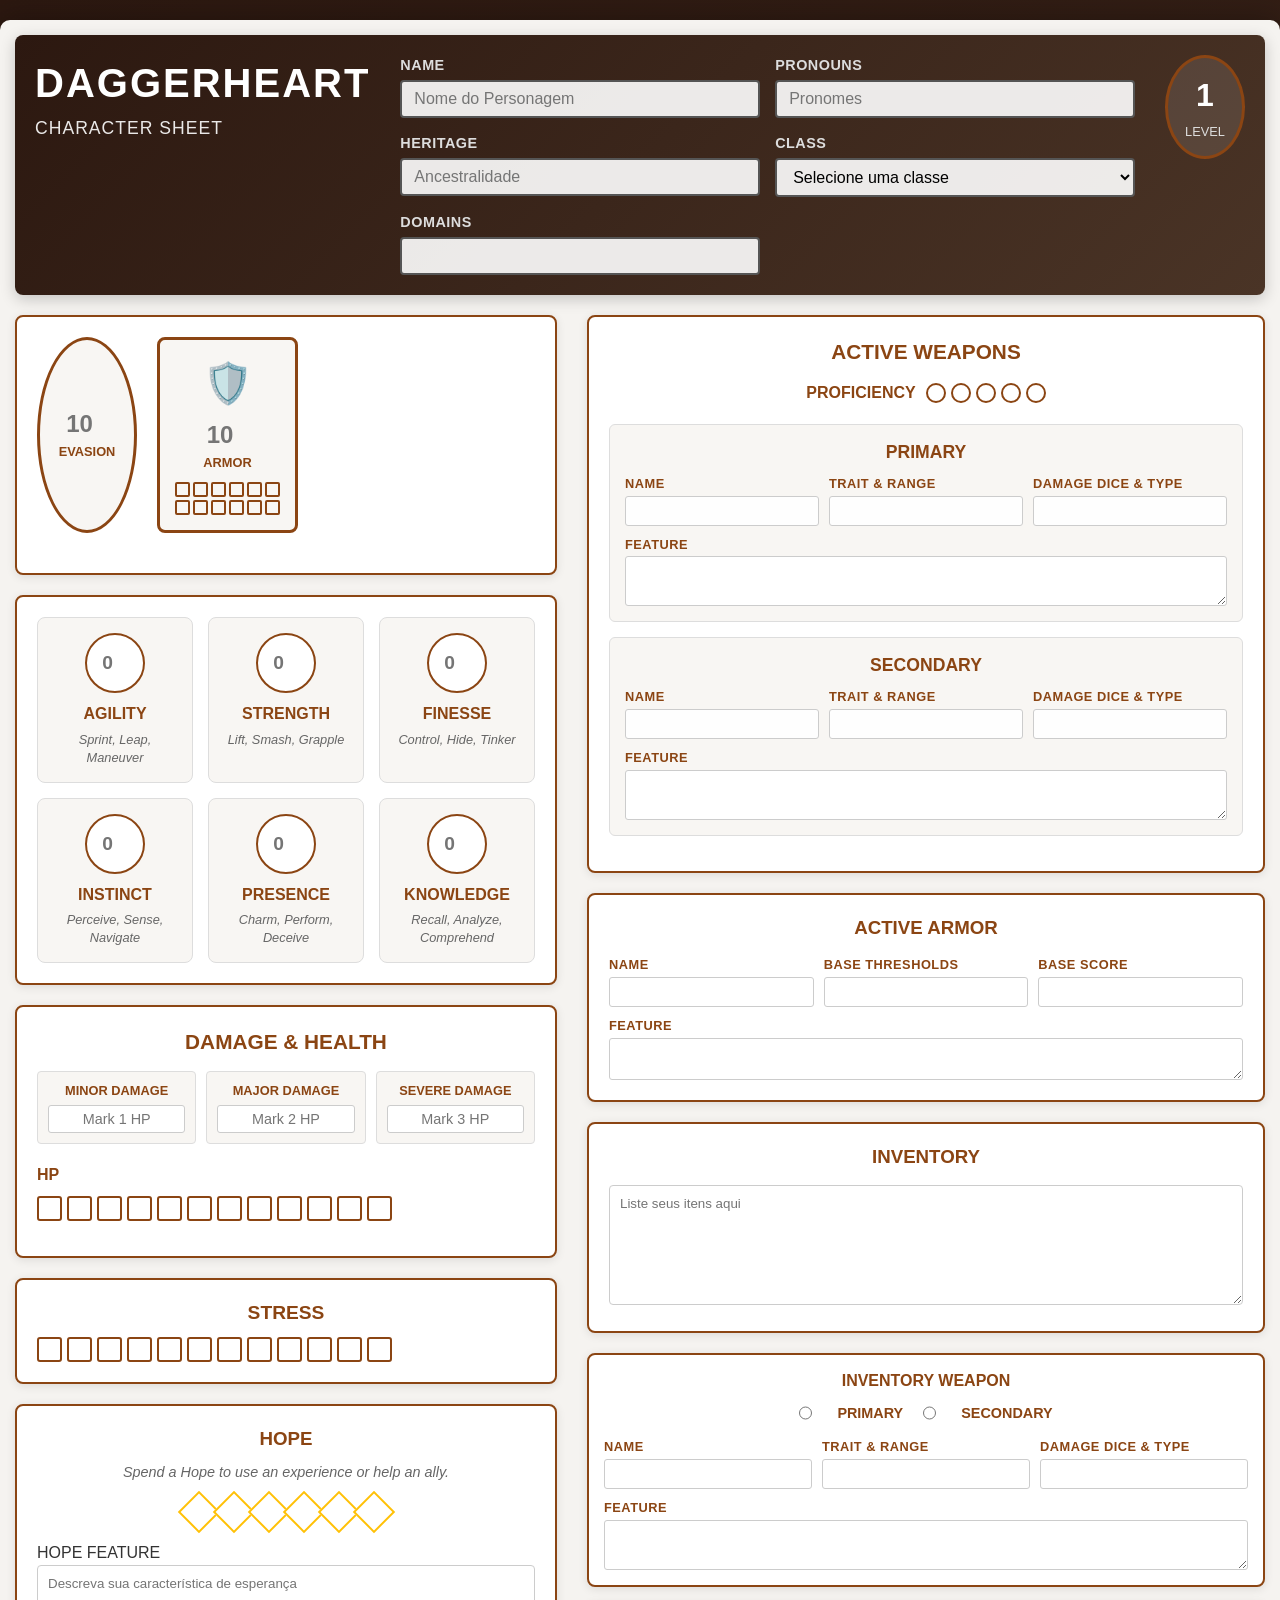
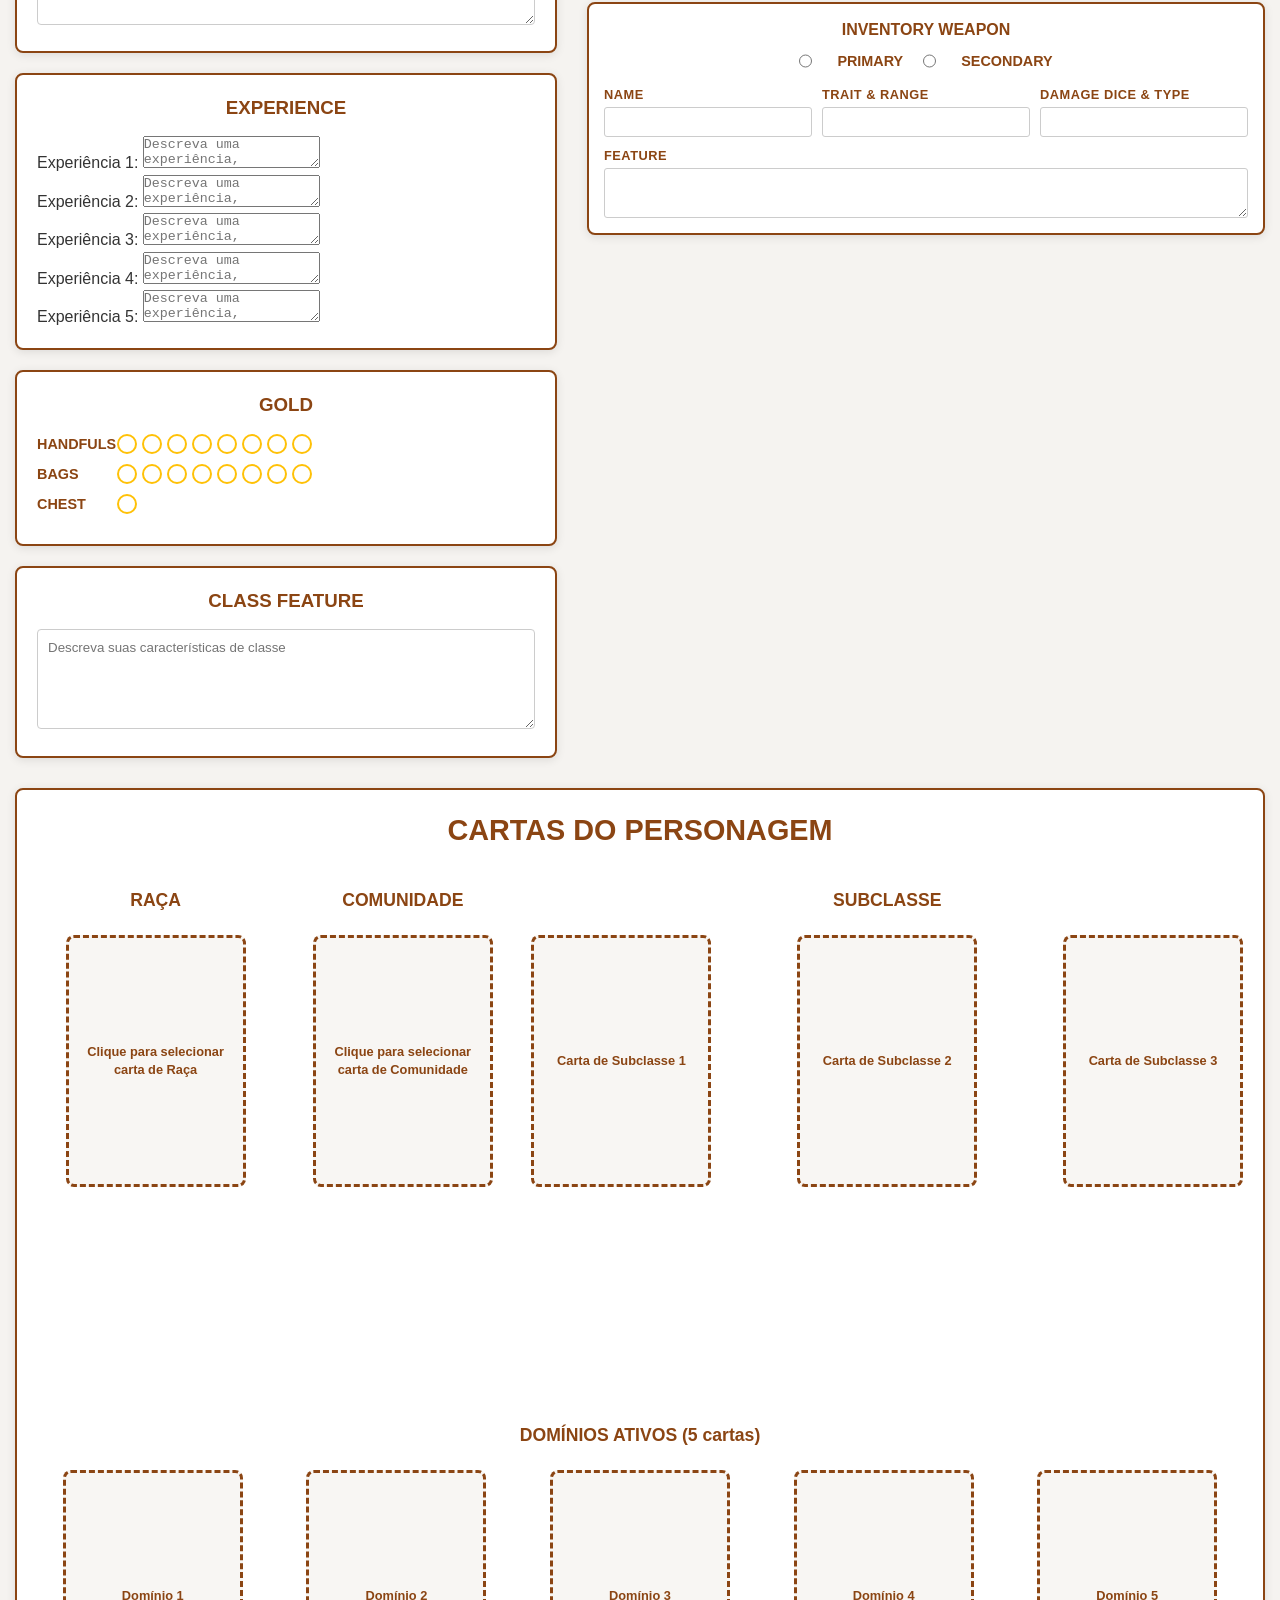
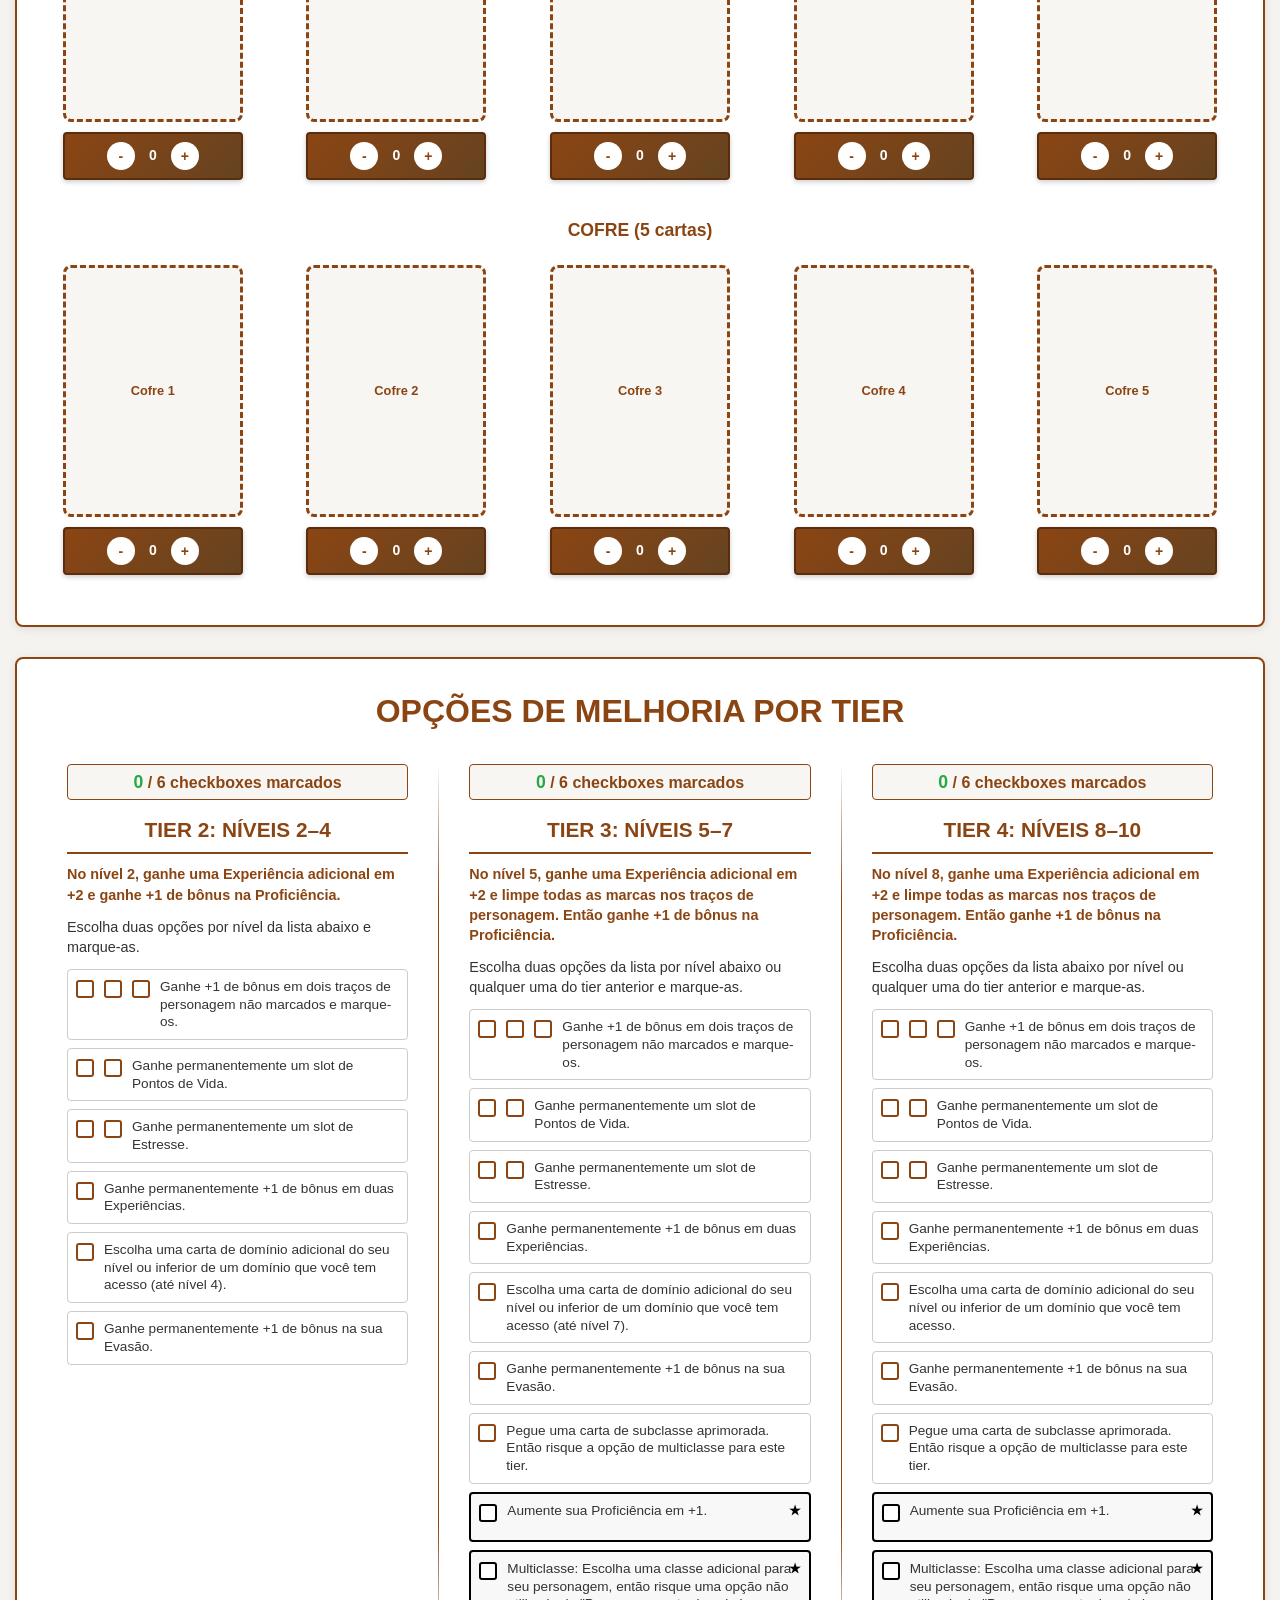
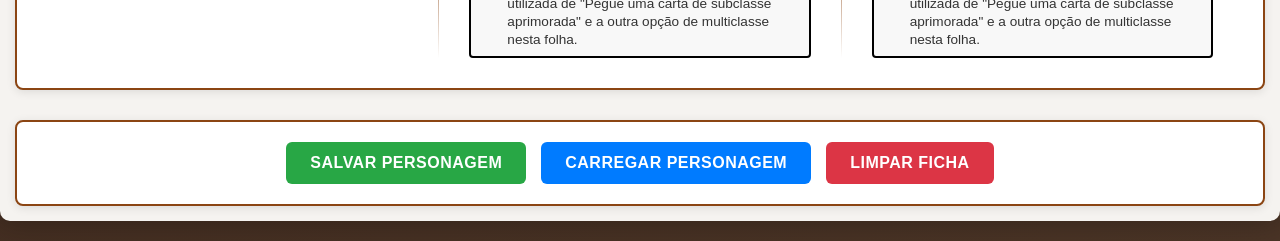
==== commit 3b139143: "Enhance experience section with text areas Added experience text areas for user input." ====
--- a/index.html
+++ b/index.html
@@ -171,9 +171,30 @@
 
                 <!-- Experience -->
                 <div class="experience-section">
-                    <h3>EXPERIENCE</h3>
-                    <div class="experience-bars" id="experience-bars"></div>
-                </div>
+    <h3>EXPERIENCE</h3>
+    <div class="experience-texts" id="experience-texts">
+        <div class="experience-text-row" data-index="0">
+            <label>Experiência 1:</label>
+            <textarea class="experience-textarea" placeholder="Descreva uma experiência, habilidade ou conquista"></textarea>
+        </div>
+        <div class="experience-text-row" data-index="1">
+            <label>Experiência 2:</label>
+            <textarea class="experience-textarea" placeholder="Descreva uma experiência, habilidade ou conquista"></textarea>
+        </div>
+        <div class="experience-text-row" data-index="2">
+            <label>Experiência 3:</label>
+            <textarea class="experience-textarea" placeholder="Descreva uma experiência, habilidade ou conquista"></textarea>
+        </div>
+        <div class="experience-text-row" data-index="3">
+            <label>Experiência 4:</label>
+            <textarea class="experience-textarea" placeholder="Descreva uma experiência, habilidade ou conquista"></textarea>
+        </div>
+        <div class="experience-text-row" data-index="4">
+            <label>Experiência 5:</label>
+            <textarea class="experience-textarea" placeholder="Descreva uma experiência, habilidade ou conquista"></textarea>
+        </div>
+    </div>
+</div>
 
                 <!-- Gold -->
                 <div class="gold-section">
@@ -750,4 +771,4 @@
 
     <script src="script.js"></script>
 </body>
-</html>+</html>
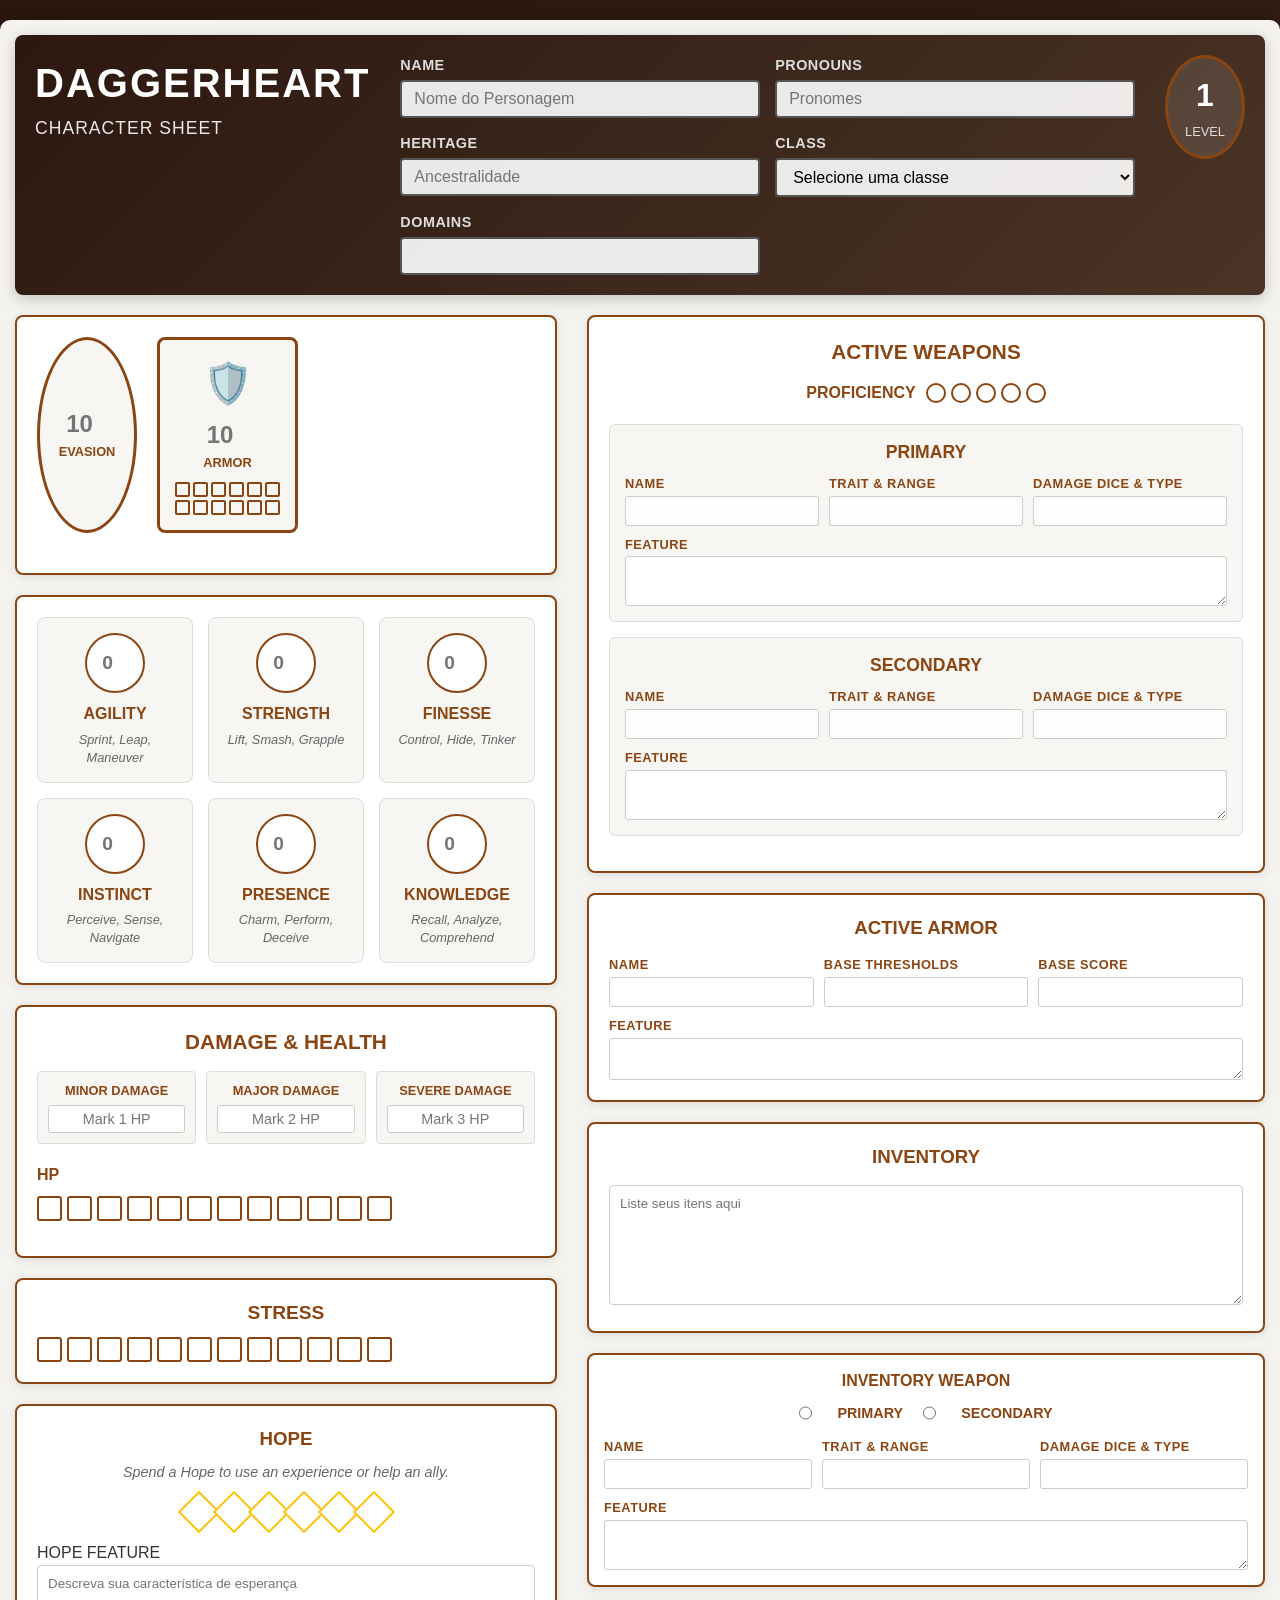
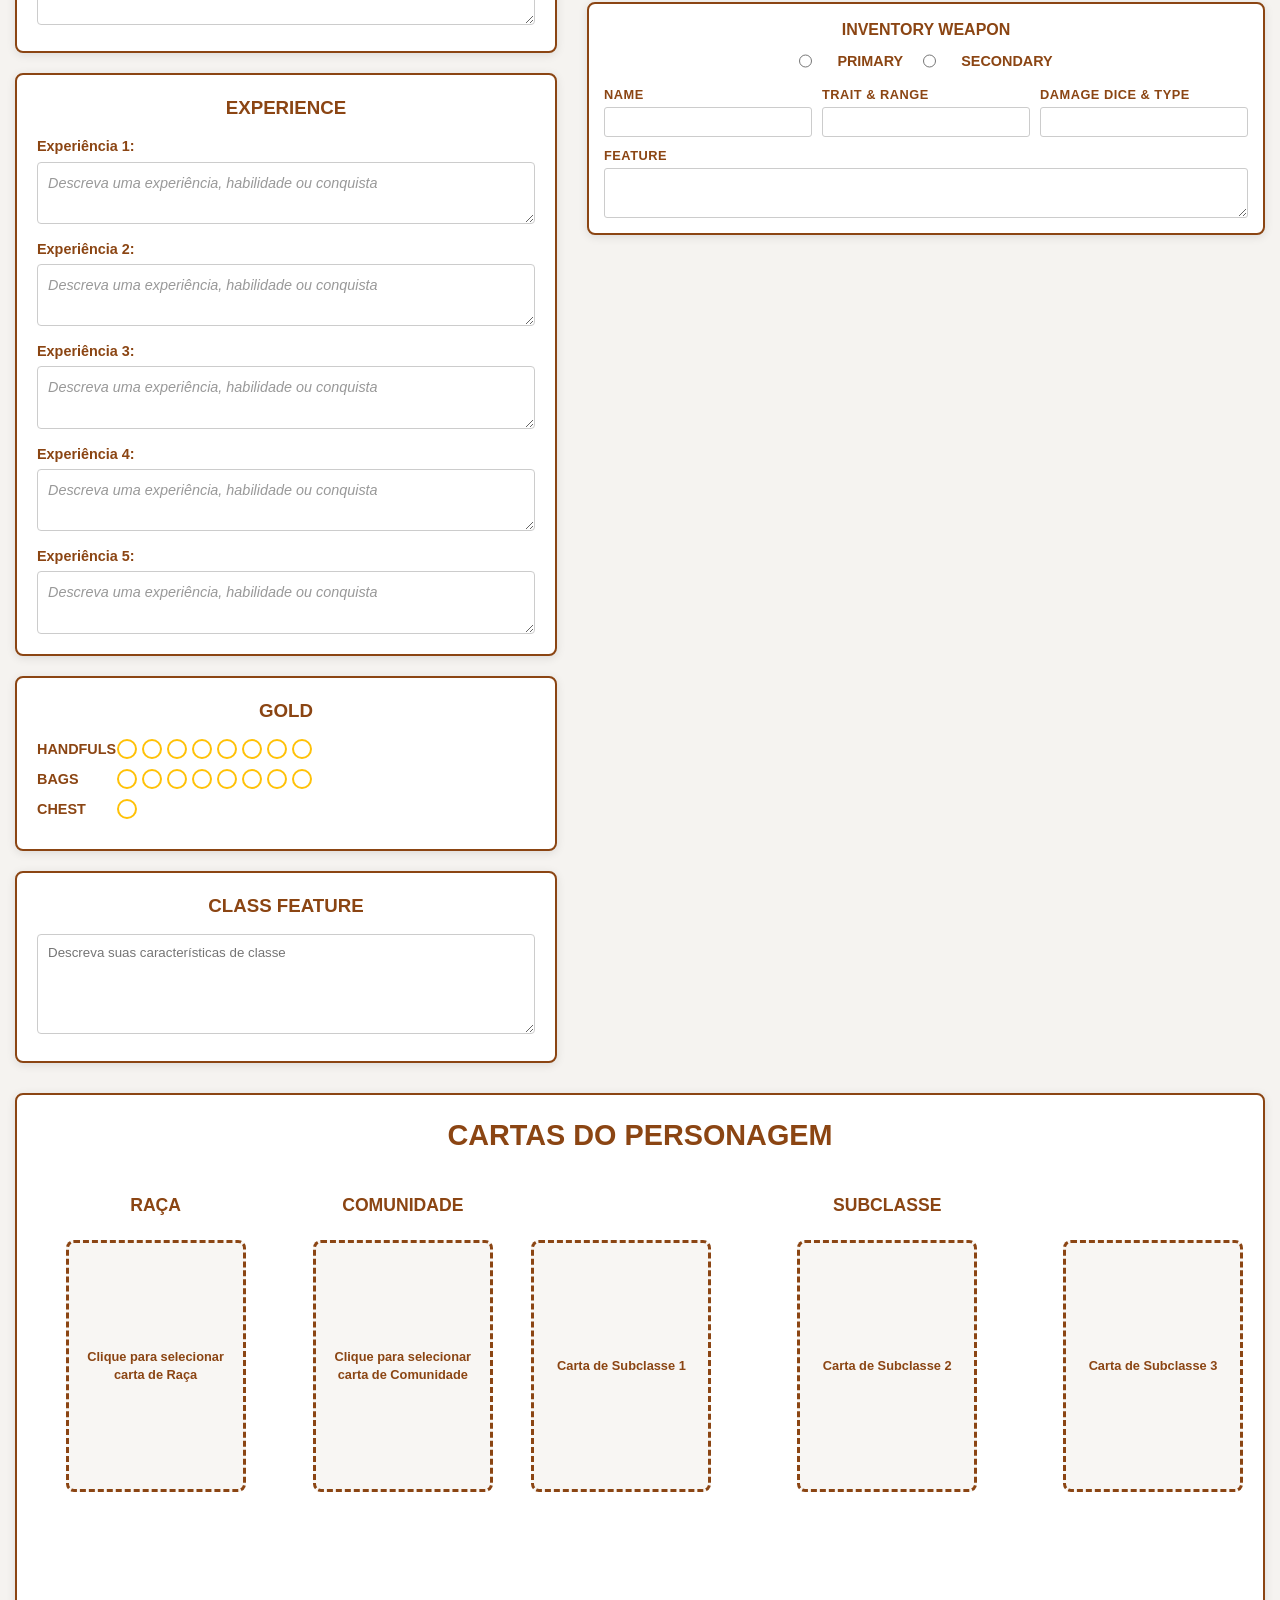
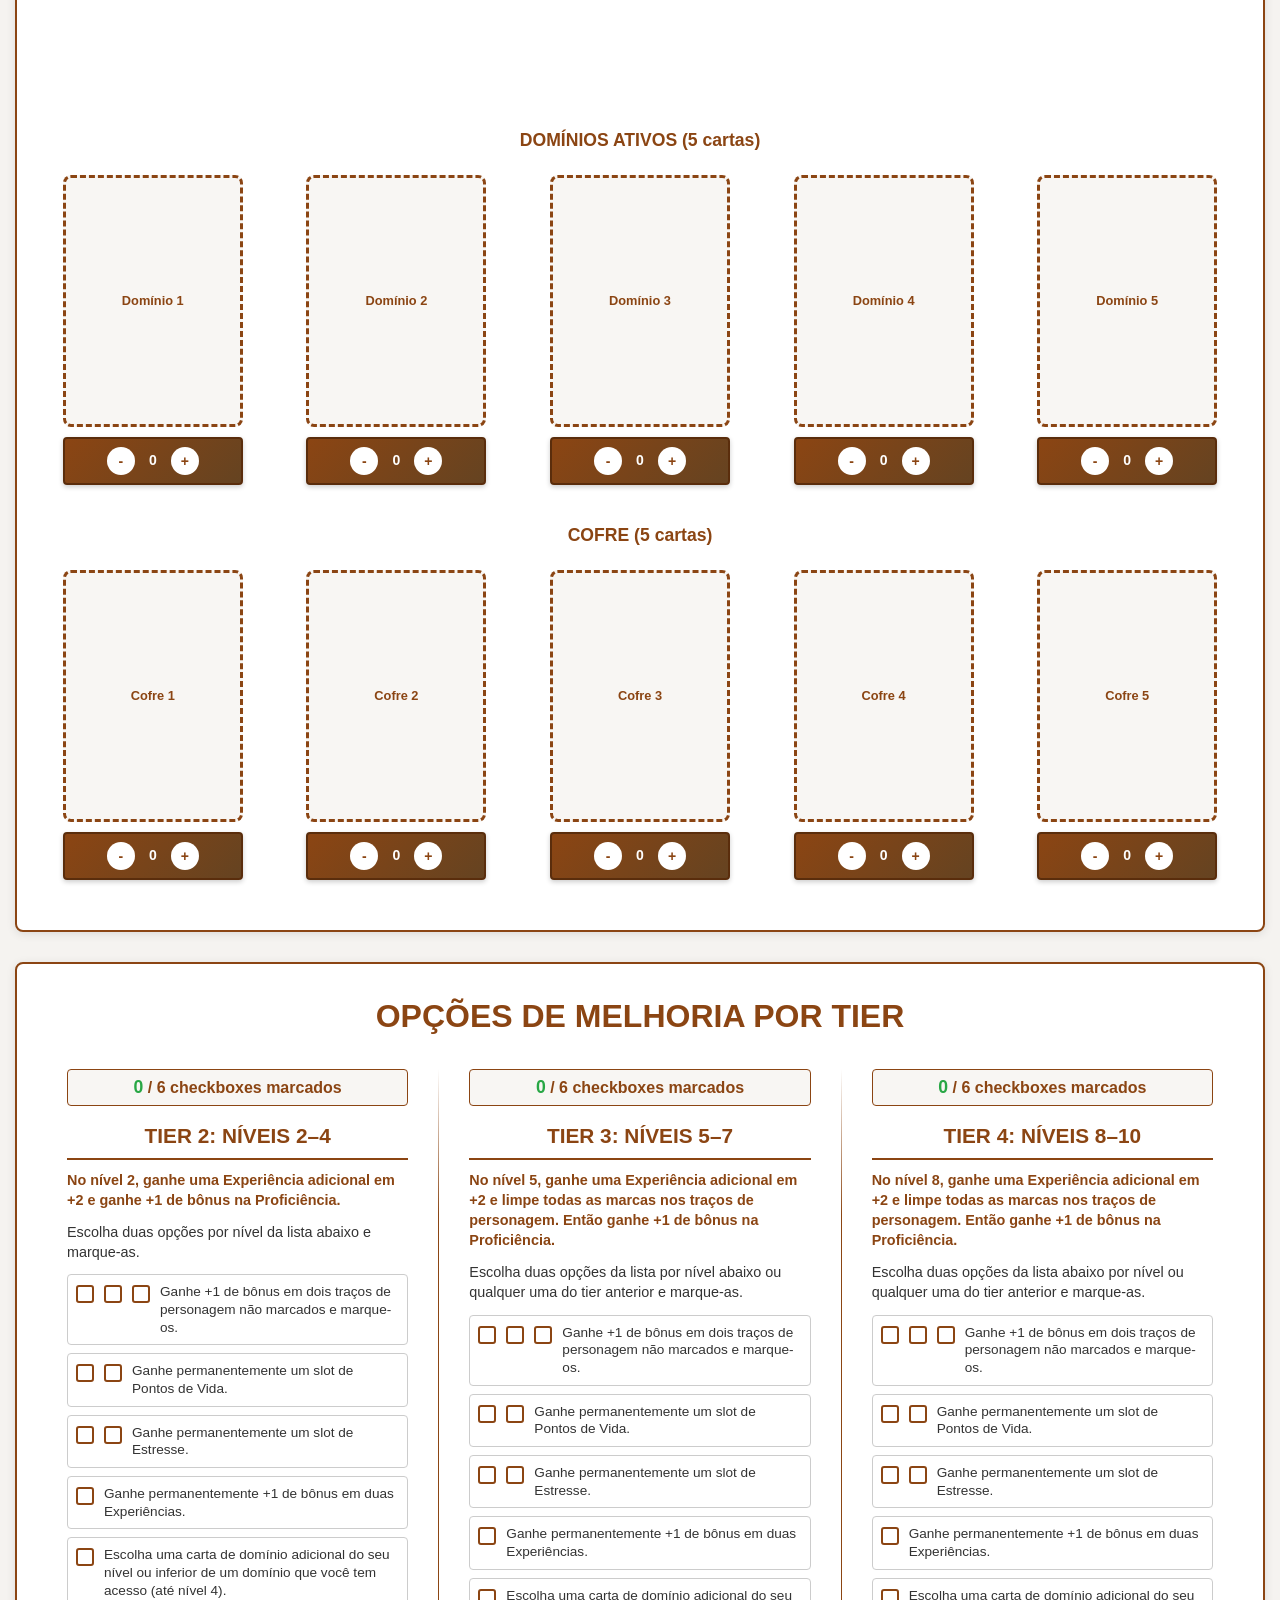
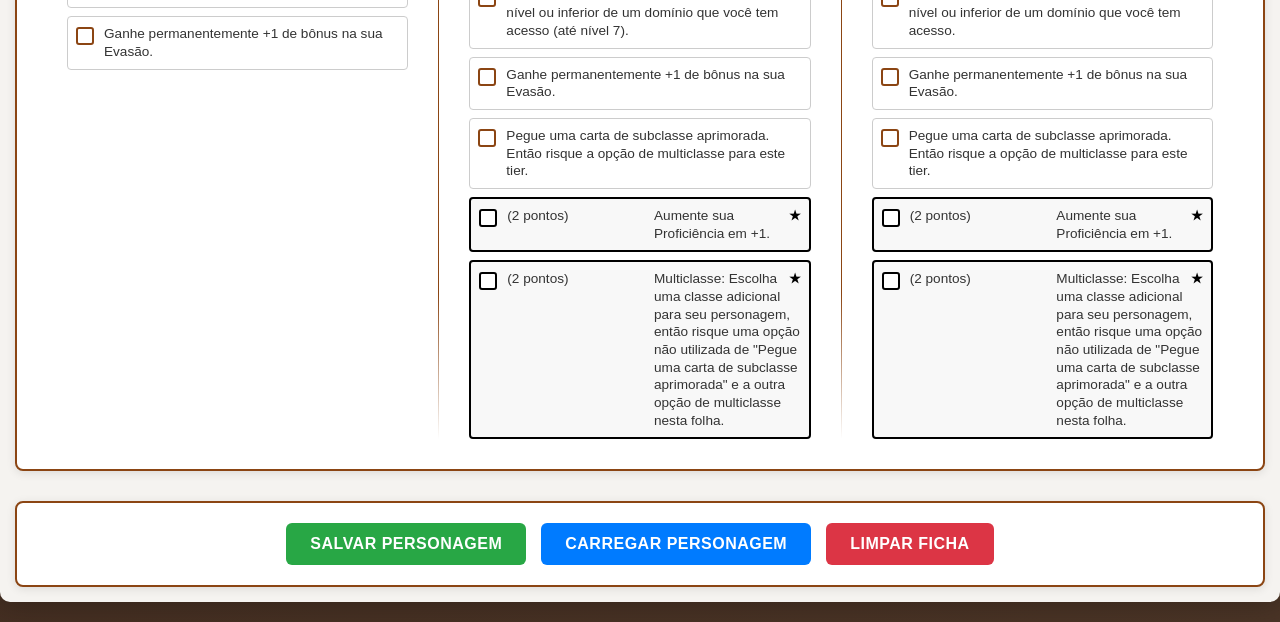
==== commit aa2f26f8: "Add cost attributes to proficiency and multiclass options" ====
--- a/index.html
+++ b/index.html
@@ -677,12 +677,14 @@
                                 <span>Pegue uma carta de subclasse aprimorada. Então risque a opção de multiclasse para este tier.</span>
                             </label>
                             <label class="tier-option special-option">
-                                <input type="checkbox" data-option="proficiency-increase">
-                                <span>Aumente sua Proficiência em +1.</span>
+                                <input type="checkbox" data-option="proficiency-increase" data-cost="2">
+                                <span class="option-cost">(2 pontos)</span>
+                                <span class="option-text">Aumente sua Proficiência em +1.</span>
                             </label>
                             <label class="tier-option special-option">
-                                <input type="checkbox" data-option="multiclass">
-                                <span>Multiclasse: Escolha uma classe adicional para seu personagem, então risque uma opção não utilizada de "Pegue uma carta de subclasse aprimorada" e a outra opção de multiclasse nesta folha.</span>
+                                <input type="checkbox" data-option="multiclass" data-cost="2">
+                                <span class="option-cost">(2 pontos)</span>
+                                <span class="option-text">Multiclasse: Escolha uma classe adicional para seu personagem, então risque uma opção não utilizada de "Pegue uma carta de subclasse aprimorada" e a outra opção de multiclasse nesta folha.</span>
                             </label>
                         </div>
                     </div>
@@ -734,12 +736,14 @@
                                 <span>Pegue uma carta de subclasse aprimorada. Então risque a opção de multiclasse para este tier.</span>
                             </label>
                             <label class="tier-option special-option">
-                                <input type="checkbox" data-option="proficiency-increase">
-                                <span>Aumente sua Proficiência em +1.</span>
+                                <input type="checkbox" data-option="proficiency-increase" data-cost="2">
+                                <span class="option-cost">(2 pontos)</span>
+                                <span class="option-text">Aumente sua Proficiência em +1.</span>
                             </label>
                             <label class="tier-option special-option">
-                                <input type="checkbox" data-option="multiclass">
-                                <span>Multiclasse: Escolha uma classe adicional para seu personagem, então risque uma opção não utilizada de "Pegue uma carta de subclasse aprimorada" e a outra opção de multiclasse nesta folha.</span>
+                                <input type="checkbox" data-option="multiclass" data-cost="2">
+                                <span class="option-cost">(2 pontos)</span>
+                                <span class="option-text">Multiclasse: Escolha uma classe adicional para seu personagem, então risque uma opção não utilizada de "Pegue uma carta de subclasse aprimorada" e a outra opção de multiclasse nesta folha.</span>
                             </label>
                         </div>
                     </div>
--- a/styles.css
+++ b/styles.css
@@ -481,21 +481,46 @@
     text-align: center;
 }
 
-.experience-bar {
-    height: 20px;
-    background: #f8f6f3;
-    border: 1px solid #ddd;
-    border-radius: 10px;
-    margin-bottom: 10px;
-    overflow: hidden;
-    cursor: pointer;
-}
-
-.experience-fill {
-    height: 100%;
-    background: linear-gradient(90deg, #28a745, #20c997);
-    width: 0%;
-    transition: width 0.3s ease;
+.experience-texts {
+    display: flex;
+    flex-direction: column;
+    gap: 15px;
+}
+
+.experience-text-row {
+    display: flex;
+    flex-direction: column;
+    gap: 5px;
+}
+
+.experience-text-row label {
+    font-size: 0.9em;
+    font-weight: bold;
+    color: #8b4513;
+}
+
+.experience-textarea {
+    width: 100%;
+    min-height: 60px;
+    padding: 10px;
+    border: 1px solid #ccc;
+    border-radius: 4px;
+    resize: vertical;
+    font-family: inherit;
+    font-size: 0.9em;
+    line-height: 1.4;
+    transition: all 0.3s ease;
+}
+
+.experience-textarea:focus {
+    outline: none;
+    border-color: #8b4513;
+    box-shadow: 0 0 5px rgba(139, 69, 19, 0.3);
+}
+
+.experience-textarea::placeholder {
+    color: #999;
+    font-style: italic;
 }
 
 /* Gold Section */
@@ -1736,4 +1761,4 @@
     .folder-icon {
         font-size: 4em;
     }
-}+}
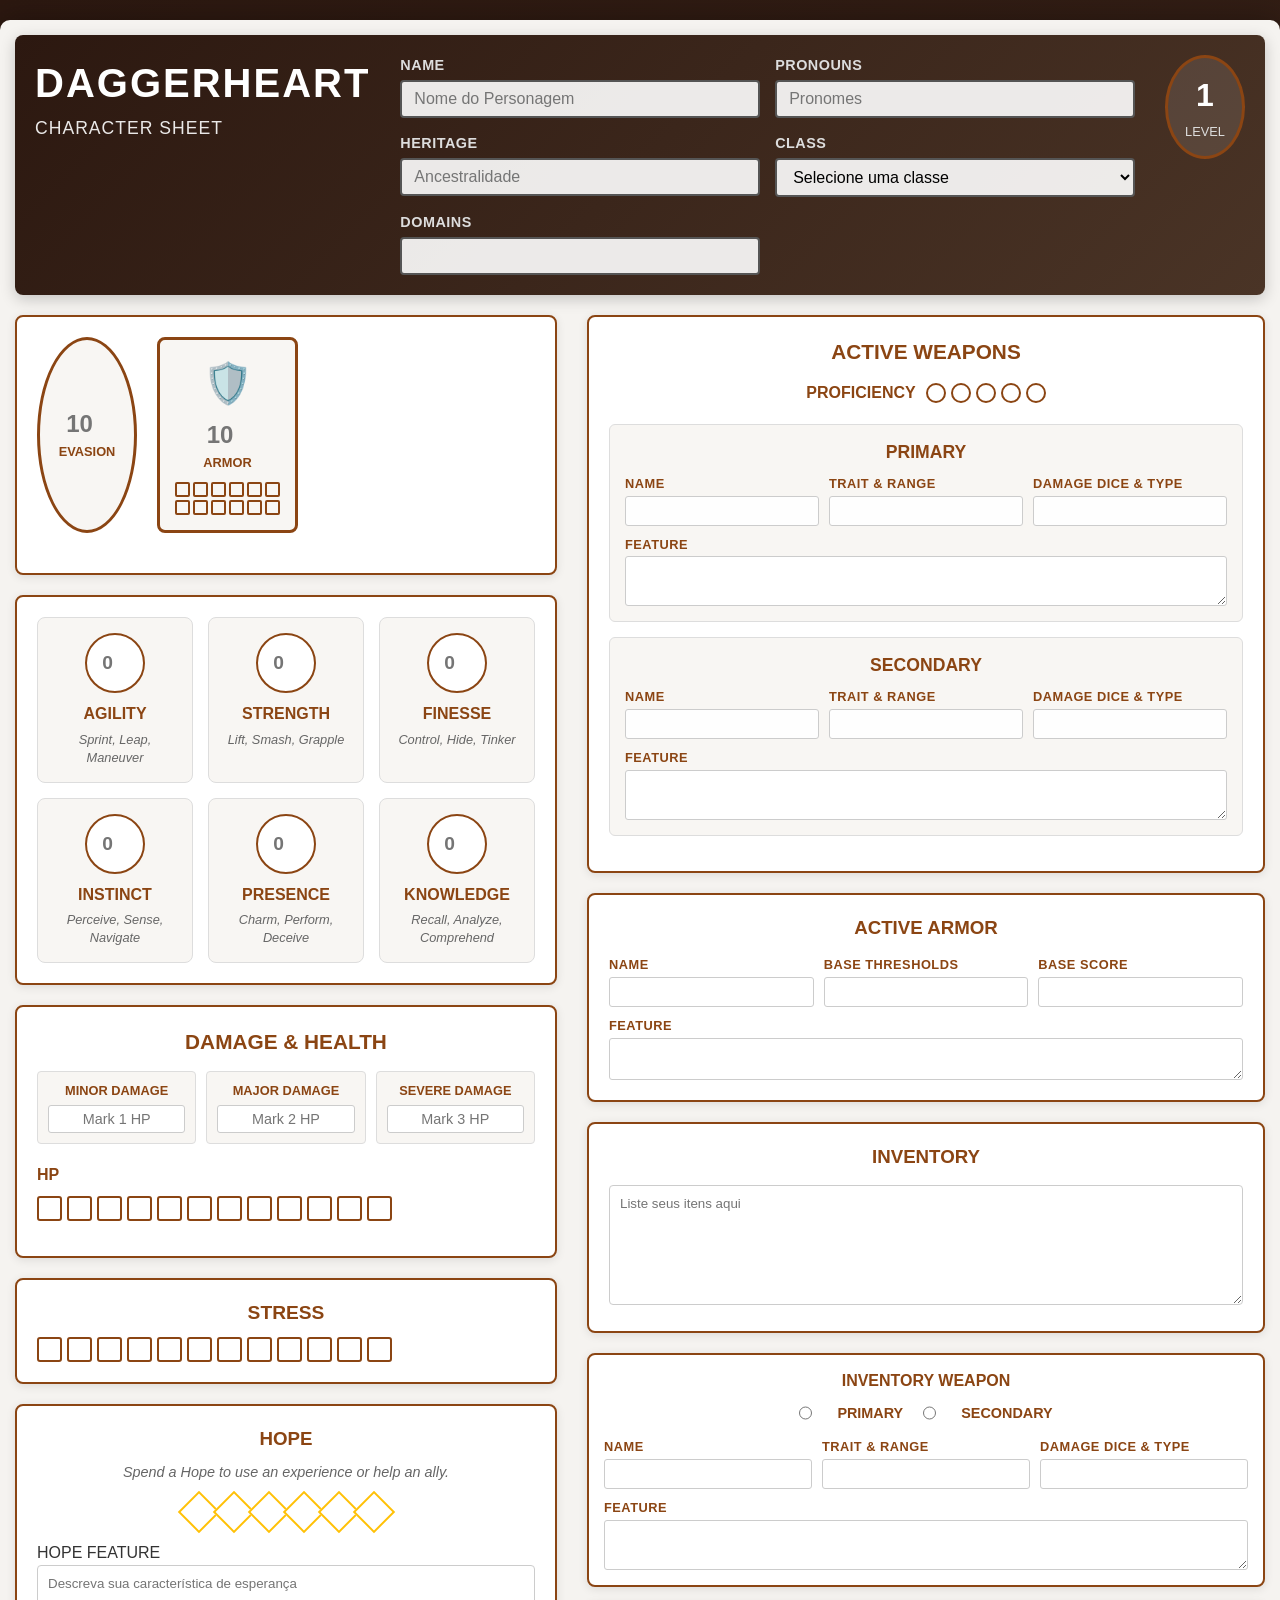
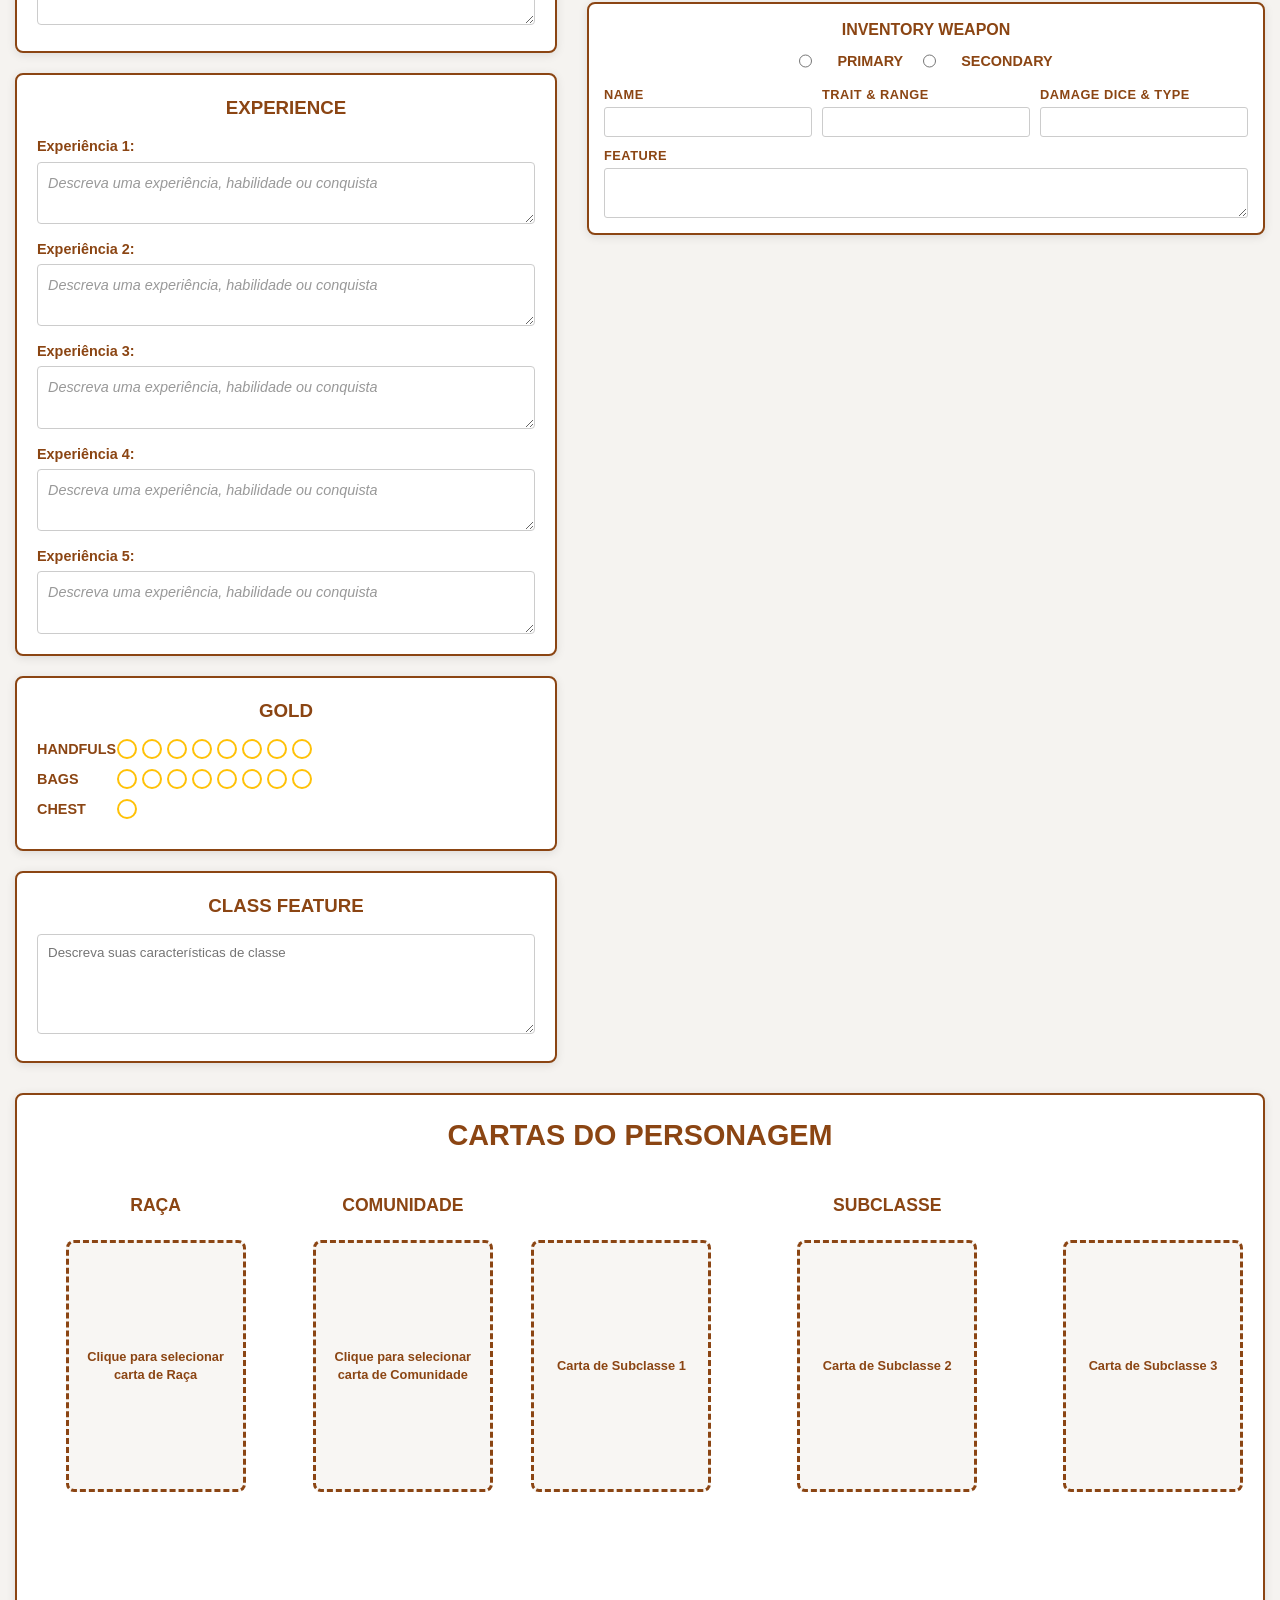
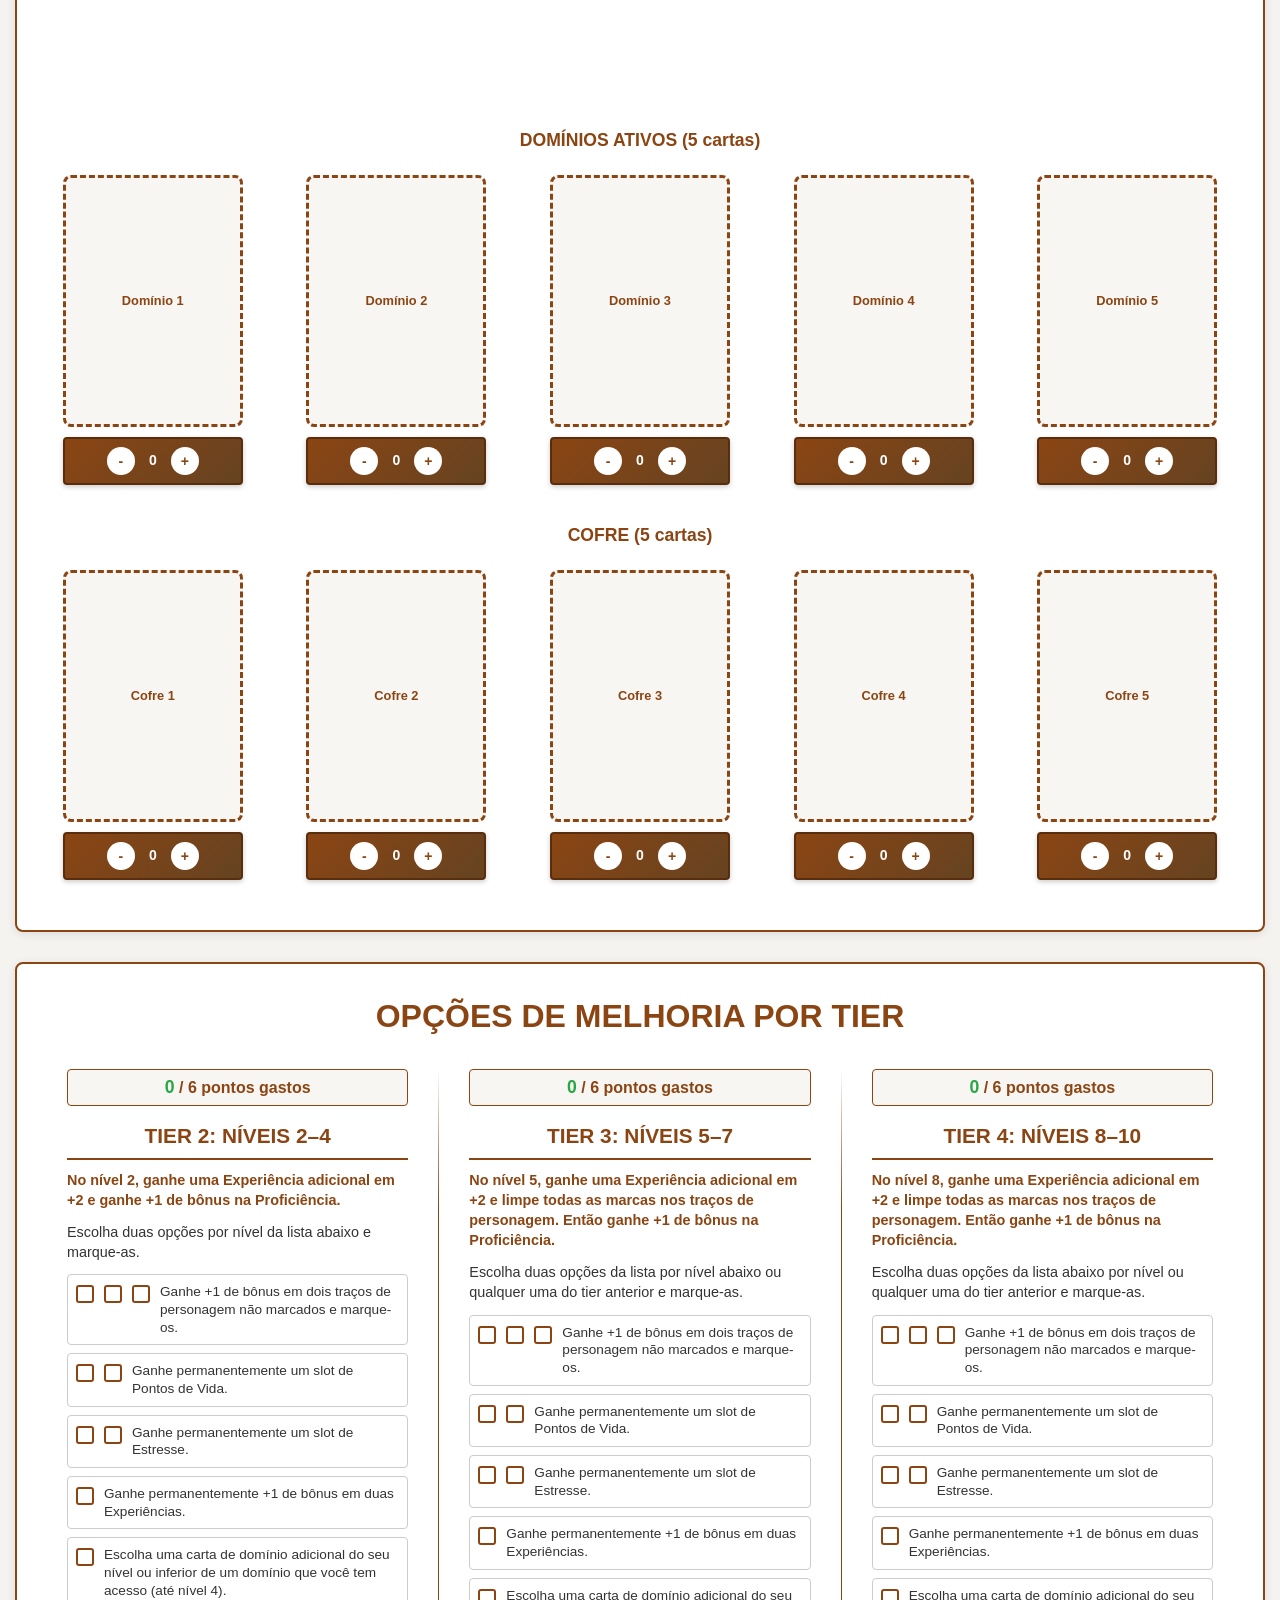
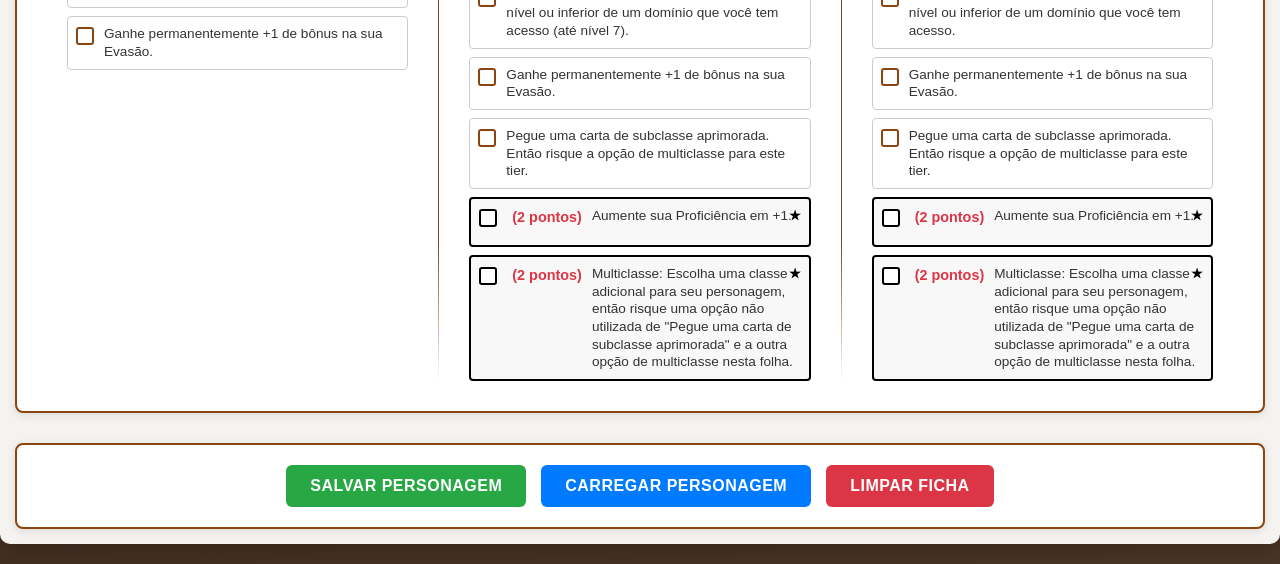
==== commit b01b4804: "Add files via upload" ====
--- a/index.html
+++ b/index.html
@@ -171,30 +171,30 @@
 
                 <!-- Experience -->
                 <div class="experience-section">
-    <h3>EXPERIENCE</h3>
-    <div class="experience-texts" id="experience-texts">
-        <div class="experience-text-row" data-index="0">
-            <label>Experiência 1:</label>
-            <textarea class="experience-textarea" placeholder="Descreva uma experiência, habilidade ou conquista"></textarea>
-        </div>
-        <div class="experience-text-row" data-index="1">
-            <label>Experiência 2:</label>
-            <textarea class="experience-textarea" placeholder="Descreva uma experiência, habilidade ou conquista"></textarea>
-        </div>
-        <div class="experience-text-row" data-index="2">
-            <label>Experiência 3:</label>
-            <textarea class="experience-textarea" placeholder="Descreva uma experiência, habilidade ou conquista"></textarea>
-        </div>
-        <div class="experience-text-row" data-index="3">
-            <label>Experiência 4:</label>
-            <textarea class="experience-textarea" placeholder="Descreva uma experiência, habilidade ou conquista"></textarea>
-        </div>
-        <div class="experience-text-row" data-index="4">
-            <label>Experiência 5:</label>
-            <textarea class="experience-textarea" placeholder="Descreva uma experiência, habilidade ou conquista"></textarea>
-        </div>
-    </div>
-</div>
+                    <h3>EXPERIENCE</h3>
+                    <div class="experience-texts" id="experience-texts">
+                        <div class="experience-text-row" data-index="0">
+                            <label>Experiência 1:</label>
+                            <textarea class="experience-textarea" placeholder="Descreva uma experiência, habilidade ou conquista"></textarea>
+                        </div>
+                        <div class="experience-text-row" data-index="1">
+                            <label>Experiência 2:</label>
+                            <textarea class="experience-textarea" placeholder="Descreva uma experiência, habilidade ou conquista"></textarea>
+                        </div>
+                        <div class="experience-text-row" data-index="2">
+                            <label>Experiência 3:</label>
+                            <textarea class="experience-textarea" placeholder="Descreva uma experiência, habilidade ou conquista"></textarea>
+                        </div>
+                        <div class="experience-text-row" data-index="3">
+                            <label>Experiência 4:</label>
+                            <textarea class="experience-textarea" placeholder="Descreva uma experiência, habilidade ou conquista"></textarea>
+                        </div>
+                        <div class="experience-text-row" data-index="4">
+                            <label>Experiência 5:</label>
+                            <textarea class="experience-textarea" placeholder="Descreva uma experiência, habilidade ou conquista"></textarea>
+                        </div>
+                    </div>
+                </div>
 
                 <!-- Gold -->
                 <div class="gold-section">
@@ -592,7 +592,7 @@
                 <div class="tier-column">
                     <div class="tier" data-tier="2">
                         <div class="tier-counter">
-                            <span class="current">0</span> / <span class="max">6</span> checkboxes marcados
+                            <span class="current">0</span> / <span class="max">6</span> pontos gastos
                         </div>
                         <h3>TIER 2: NÍVEIS 2–4</h3>
                         <p><strong>No nível 2, ganhe uma Experiência adicional em +2 e ganhe +1 de bônus na Proficiência.</strong></p>
@@ -603,29 +603,29 @@
                                 <input type="checkbox" data-option="trait-bonus">
                                 <input type="checkbox" data-option="trait-bonus">
                                 <input type="checkbox" data-option="trait-bonus">
-                                <span>Ganhe +1 de bônus em dois traços de personagem não marcados e marque-os.</span>
+                                <span class="option-text">Ganhe +1 de bônus em dois traços de personagem não marcados e marque-os.</span>
                             </label>
                             <label class="tier-option">
                                 <input type="checkbox" data-option="hp-slot">
                                 <input type="checkbox" data-option="hp-slot">
-                                <span>Ganhe permanentemente um slot de Pontos de Vida.</span>
+                                <span class="option-text">Ganhe permanentemente um slot de Pontos de Vida.</span>
                             </label>
                             <label class="tier-option">
                                 <input type="checkbox" data-option="stress-slot">
                                 <input type="checkbox" data-option="stress-slot">
-                                <span>Ganhe permanentemente um slot de Estresse.</span>
+                                <span class="option-text">Ganhe permanentemente um slot de Estresse.</span>
                             </label>
                             <label class="tier-option">
                                 <input type="checkbox" data-option="experience-bonus">
-                                <span>Ganhe permanentemente +1 de bônus em duas Experiências.</span>
+                                <span class="option-text">Ganhe permanentemente +1 de bônus em duas Experiências.</span>
                             </label>
                             <label class="tier-option">
                                 <input type="checkbox" data-option="domain-card">
-                                <span>Escolha uma carta de domínio adicional do seu nível ou inferior de um domínio que você tem acesso (até nível 4).</span>
+                                <span class="option-text">Escolha uma carta de domínio adicional do seu nível ou inferior de um domínio que você tem acesso (até nível 4).</span>
                             </label>
                             <label class="tier-option">
                                 <input type="checkbox" data-option="evasion-bonus">
-                                <span>Ganhe permanentemente +1 de bônus na sua Evasão.</span>
+                                <span class="option-text">Ganhe permanentemente +1 de bônus na sua Evasão.</span>
                             </label>
                         </div>
                     </div>
@@ -637,7 +637,7 @@
                 <div class="tier-column">
                     <div class="tier" data-tier="3">
                         <div class="tier-counter">
-                            <span class="current">0</span> / <span class="max">6</span> checkboxes marcados
+                            <span class="current">0</span> / <span class="max">6</span> pontos gastos
                         </div>
                         <h3>TIER 3: NÍVEIS 5–7</h3>
                         <p><strong>No nível 5, ganhe uma Experiência adicional em +2 e limpe todas as marcas nos traços de personagem. Então ganhe +1 de bônus na Proficiência.</strong></p>
@@ -648,33 +648,33 @@
                                 <input type="checkbox" data-option="trait-bonus">
                                 <input type="checkbox" data-option="trait-bonus">
                                 <input type="checkbox" data-option="trait-bonus">
-                                <span>Ganhe +1 de bônus em dois traços de personagem não marcados e marque-os.</span>
+                                <span class="option-text">Ganhe +1 de bônus em dois traços de personagem não marcados e marque-os.</span>
                             </label>
                             <label class="tier-option">
                                 <input type="checkbox" data-option="hp-slot">
                                 <input type="checkbox" data-option="hp-slot">
-                                <span>Ganhe permanentemente um slot de Pontos de Vida.</span>
+                                <span class="option-text">Ganhe permanentemente um slot de Pontos de Vida.</span>
                             </label>
                             <label class="tier-option">
                                 <input type="checkbox" data-option="stress-slot">
                                 <input type="checkbox" data-option="stress-slot">
-                                <span>Ganhe permanentemente um slot de Estresse.</span>
+                                <span class="option-text">Ganhe permanentemente um slot de Estresse.</span>
                             </label>
                             <label class="tier-option">
                                 <input type="checkbox" data-option="experience-bonus">
-                                <span>Ganhe permanentemente +1 de bônus em duas Experiências.</span>
+                                <span class="option-text">Ganhe permanentemente +1 de bônus em duas Experiências.</span>
                             </label>
                             <label class="tier-option">
                                 <input type="checkbox" data-option="domain-card">
-                                <span>Escolha uma carta de domínio adicional do seu nível ou inferior de um domínio que você tem acesso (até nível 7).</span>
+                                <span class="option-text">Escolha uma carta de domínio adicional do seu nível ou inferior de um domínio que você tem acesso (até nível 7).</span>
                             </label>
                             <label class="tier-option">
                                 <input type="checkbox" data-option="evasion-bonus">
-                                <span>Ganhe permanentemente +1 de bônus na sua Evasão.</span>
+                                <span class="option-text">Ganhe permanentemente +1 de bônus na sua Evasão.</span>
                             </label>
                             <label class="tier-option">
                                 <input type="checkbox" data-option="subclass-card">
-                                <span>Pegue uma carta de subclasse aprimorada. Então risque a opção de multiclasse para este tier.</span>
+                                <span class="option-text">Pegue uma carta de subclasse aprimorada. Então risque a opção de multiclasse para este tier.</span>
                             </label>
                             <label class="tier-option special-option">
                                 <input type="checkbox" data-option="proficiency-increase" data-cost="2">
@@ -696,7 +696,7 @@
                 <div class="tier-column">
                     <div class="tier" data-tier="4">
                         <div class="tier-counter">
-                            <span class="current">0</span> / <span class="max">6</span> checkboxes marcados
+                            <span class="current">0</span> / <span class="max">6</span> pontos gastos
                         </div>
                         <h3>TIER 4: NÍVEIS 8–10</h3>
                         <p><strong>No nível 8, ganhe uma Experiência adicional em +2 e limpe todas as marcas nos traços de personagem. Então ganhe +1 de bônus na Proficiência.</strong></p>
@@ -707,33 +707,33 @@
                                 <input type="checkbox" data-option="trait-bonus">
                                 <input type="checkbox" data-option="trait-bonus">
                                 <input type="checkbox" data-option="trait-bonus">
-                                <span>Ganhe +1 de bônus em dois traços de personagem não marcados e marque-os.</span>
+                                <span class="option-text">Ganhe +1 de bônus em dois traços de personagem não marcados e marque-os.</span>
                             </label>
                             <label class="tier-option">
                                 <input type="checkbox" data-option="hp-slot">
                                 <input type="checkbox" data-option="hp-slot">
-                                <span>Ganhe permanentemente um slot de Pontos de Vida.</span>
+                                <span class="option-text">Ganhe permanentemente um slot de Pontos de Vida.</span>
                             </label>
                             <label class="tier-option">
                                 <input type="checkbox" data-option="stress-slot">
                                 <input type="checkbox" data-option="stress-slot">
-                                <span>Ganhe permanentemente um slot de Estresse.</span>
+                                <span class="option-text">Ganhe permanentemente um slot de Estresse.</span>
                             </label>
                             <label class="tier-option">
                                 <input type="checkbox" data-option="experience-bonus">
-                                <span>Ganhe permanentemente +1 de bônus em duas Experiências.</span>
+                                <span class="option-text">Ganhe permanentemente +1 de bônus em duas Experiências.</span>
                             </label>
                             <label class="tier-option">
                                 <input type="checkbox" data-option="domain-card">
-                                <span>Escolha uma carta de domínio adicional do seu nível ou inferior de um domínio que você tem acesso.</span>
+                                <span class="option-text">Escolha uma carta de domínio adicional do seu nível ou inferior de um domínio que você tem acesso.</span>
                             </label>
                             <label class="tier-option">
                                 <input type="checkbox" data-option="evasion-bonus">
-                                <span>Ganhe permanentemente +1 de bônus na sua Evasão.</span>
+                                <span class="option-text">Ganhe permanentemente +1 de bônus na sua Evasão.</span>
                             </label>
                             <label class="tier-option">
                                 <input type="checkbox" data-option="subclass-card">
-                                <span>Pegue uma carta de subclasse aprimorada. Então risque a opção de multiclasse para este tier.</span>
+                                <span class="option-text">Pegue uma carta de subclasse aprimorada. Então risque a opção de multiclasse para este tier.</span>
                             </label>
                             <label class="tier-option special-option">
                                 <input type="checkbox" data-option="proficiency-increase" data-cost="2">
@@ -775,4 +775,4 @@
 
     <script src="script.js"></script>
 </body>
-</html>
+</html>
--- a/styles.css
+++ b/styles.css
@@ -466,7 +466,7 @@
     font-family: inherit;
 }
 
-/* Experience Section */
+/* Experience Section - Nova versão com textos */
 .experience-section {
     background: white;
     padding: 20px;
@@ -1388,10 +1388,62 @@
     transform: scale(1);
 }
 
-.tier-option span {
+.tier-option span.option-text {
     font-size: 0.85em;
     line-height: 1.3;
     flex: 1;
+}
+
+.option-cost {
+    font-weight: bold;
+    color: #dc3545; /* Vermelho para destacar o custo */
+    margin-right: 5px;
+    font-size: 0.9em;
+    flex-shrink: 0;
+}
+
+/* Ajuste para as opções especiais */
+.tier-option.special-option {
+    display: flex;
+    align-items: flex-start;
+    flex-wrap: wrap;
+    gap: 5px;
+    border: 2px solid #000 !important;
+    background: #f8f8f8;
+    position: relative;
+}
+
+.tier-option.special-option::after {
+    content: "★";
+    position: absolute;
+    right: 8px;
+    top: 8px;
+    color: #000;
+    font-weight: bold;
+    font-size: 0.8em;
+}
+
+.tier-option.special-option:hover {
+    background: #e8e8e8;
+    border-color: #333 !important;
+}
+
+.tier-option.special-option input[type="checkbox"] {
+    border: 2px solid #000;
+    margin-top: 2px;
+}
+
+.tier-option.special-option input[type="checkbox"]:checked {
+    background-color: #000;
+}
+
+.tier-option.special-option input[type="checkbox"]:checked::before {
+    background-color: white;
+}
+
+.tier-option.special-option input[type="checkbox"]:checked + .option-cost {
+    color: #28a745; /* Verde quando marcada */
+    text-decoration: line-through;
 }
 
 /* Separador vertical entre os tiers */
@@ -1402,38 +1454,24 @@
     align-self: stretch;
 }
 
-/* Estilos específicos para opções especiais */
-.tier-option.special-option {
-    border: 2px solid #000 !important;
-    background: #f8f8f8;
-    position: relative;
-}
-
-.tier-option.special-option::after {
-    content: "★";
-    position: absolute;
-    right: 8px;
-    top: 8px;
-    color: #000;
-    font-weight: bold;
-    font-size: 0.8em;
-}
-
-.tier-option.special-option:hover {
-    background: #e8e8e8;
-    border-color: #333 !important;
-}
-
-.tier-option.special-option input[type="checkbox"] {
-    border: 2px solid #000;
-}
-
-.tier-option.special-option input[type="checkbox"]:checked {
-    background-color: #000;
-}
-
-.tier-option.special-option input[type="checkbox"]:checked::before {
-    background-color: white;
+.tier-counter {
+    text-align: center;
+    font-weight: bold;
+    color: #8b4513;
+    margin-bottom: 15px;
+    padding: 5px;
+    background: #f8f6f3;
+    border-radius: 4px;
+    border: 1px solid #8b4513;
+}
+
+.tier-counter .current {
+    color: #28a745;
+    font-size: 1.1em;
+}
+
+.tier-counter .max {
+    color: #8b4513;
 }
 
 /* Responsive Tiers */
@@ -1477,29 +1515,9 @@
         min-height: 60px;
     }
     
-    .tier-option span {
+    .tier-option span.option-text {
         font-size: 0.8em;
     }
-}
-
-.tier-counter {
-    text-align: center;
-    font-weight: bold;
-    color: #8b4513;
-    margin-bottom: 15px;
-    padding: 5px;
-    background: #f8f6f3;
-    border-radius: 4px;
-    border: 1px solid #8b4513;
-}
-
-.tier-counter .current {
-    color: #28a745;
-    font-size: 1.1em;
-}
-
-.tier-counter .max {
-    color: #8b4513;
 }
 
 /* =========================================== */
@@ -1761,4 +1779,4 @@
     .folder-icon {
         font-size: 4em;
     }
-}
+}
